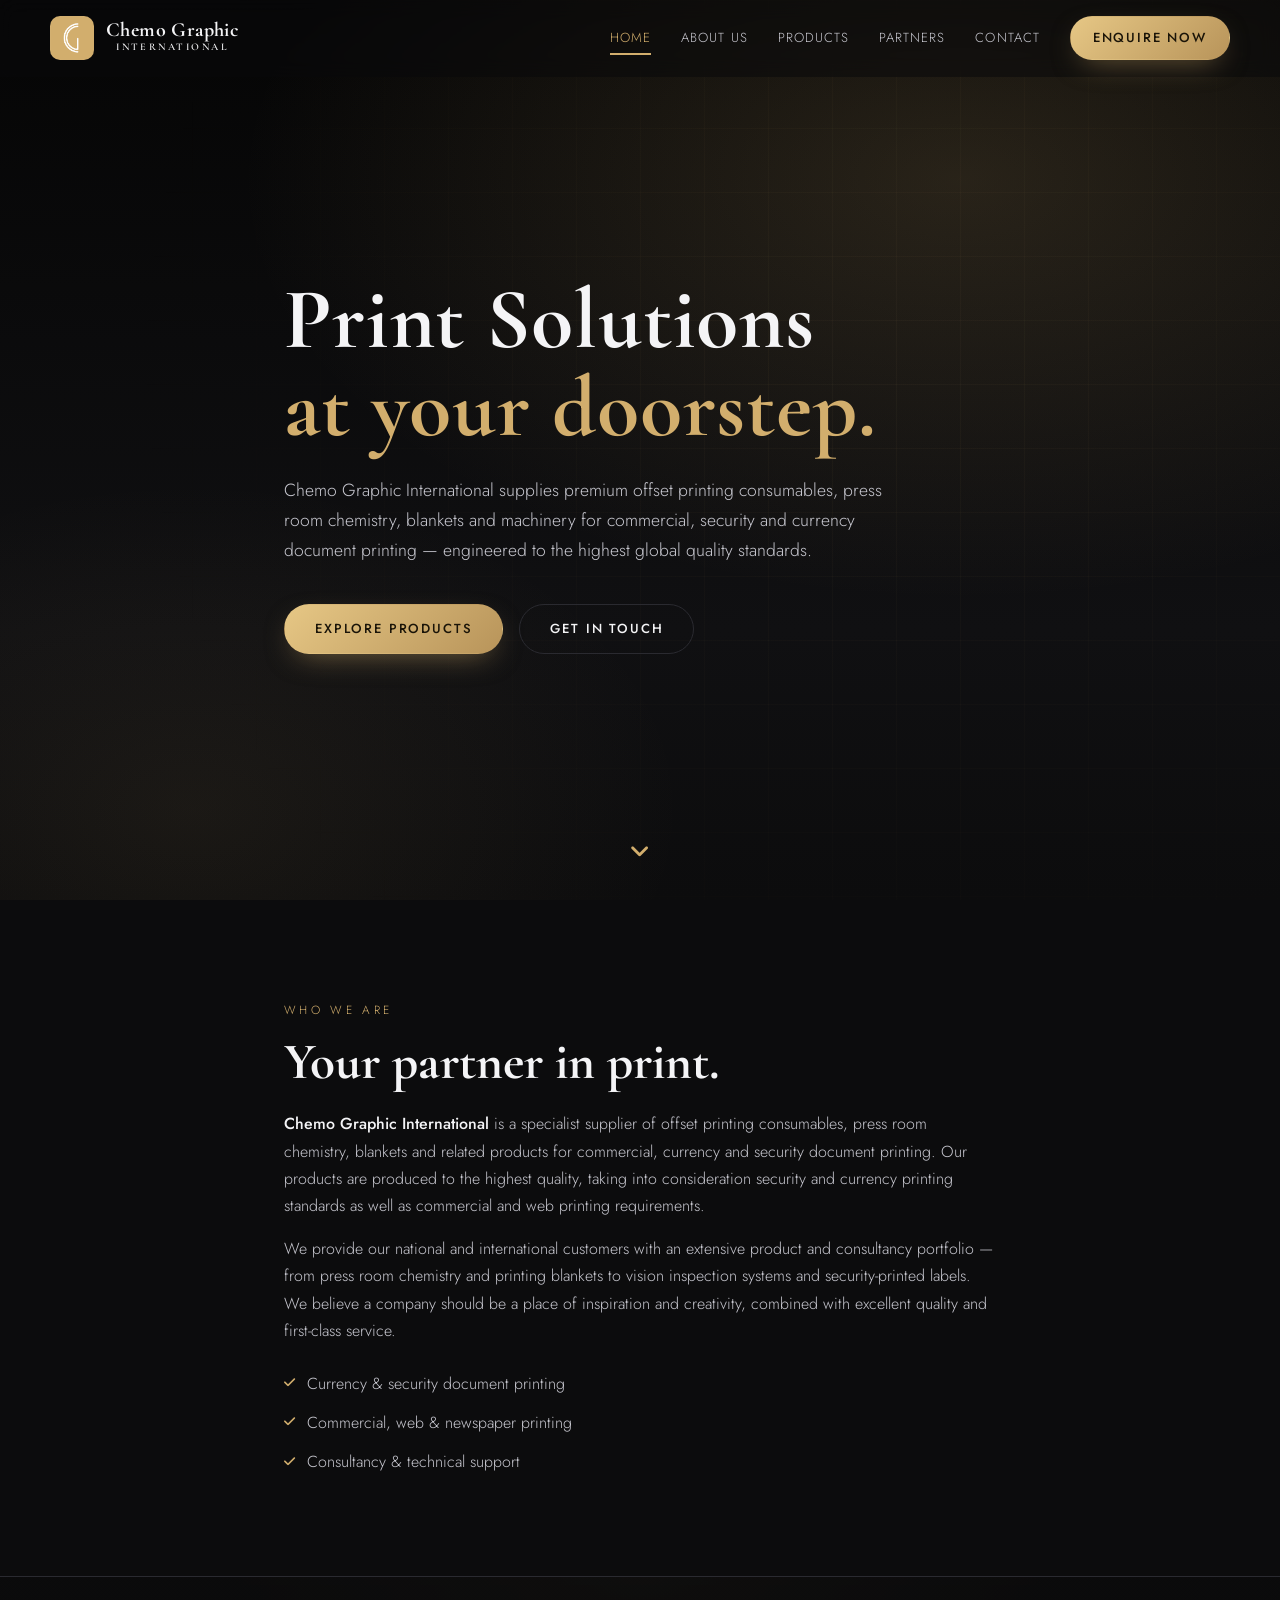
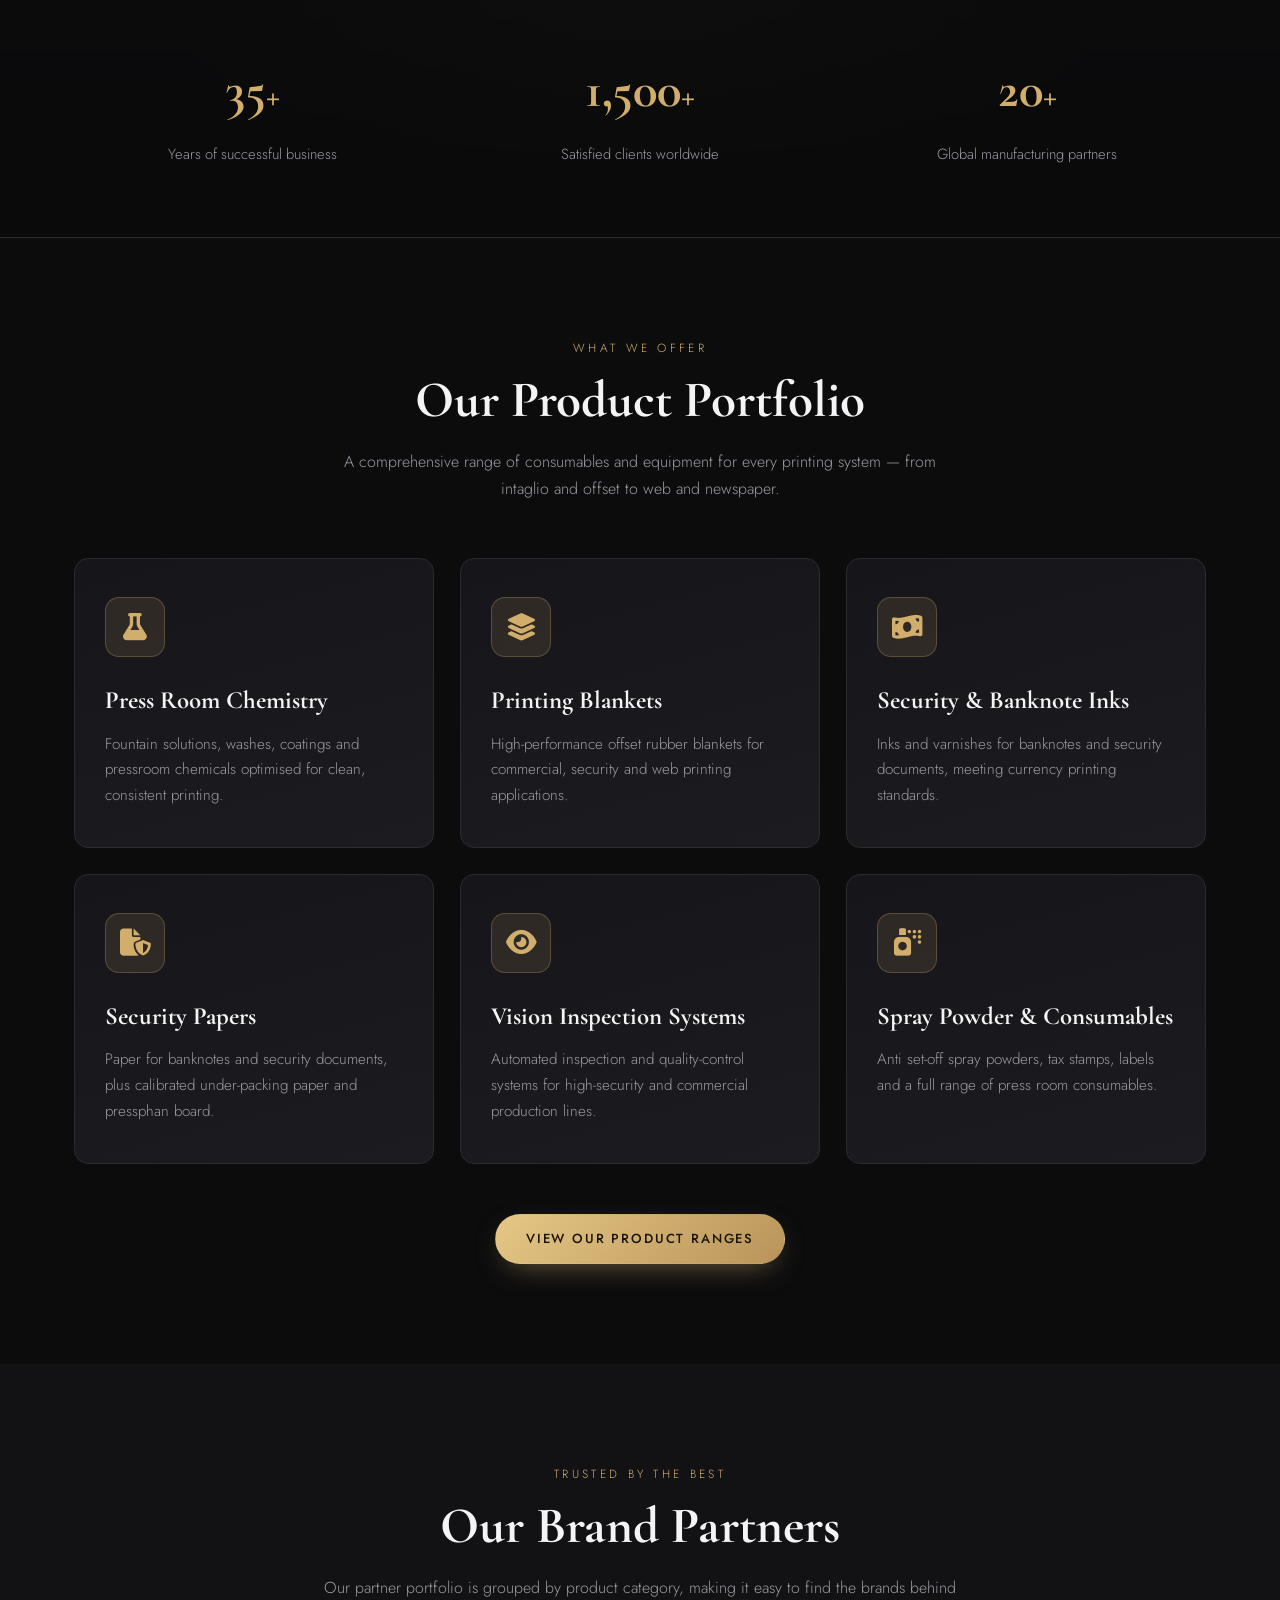
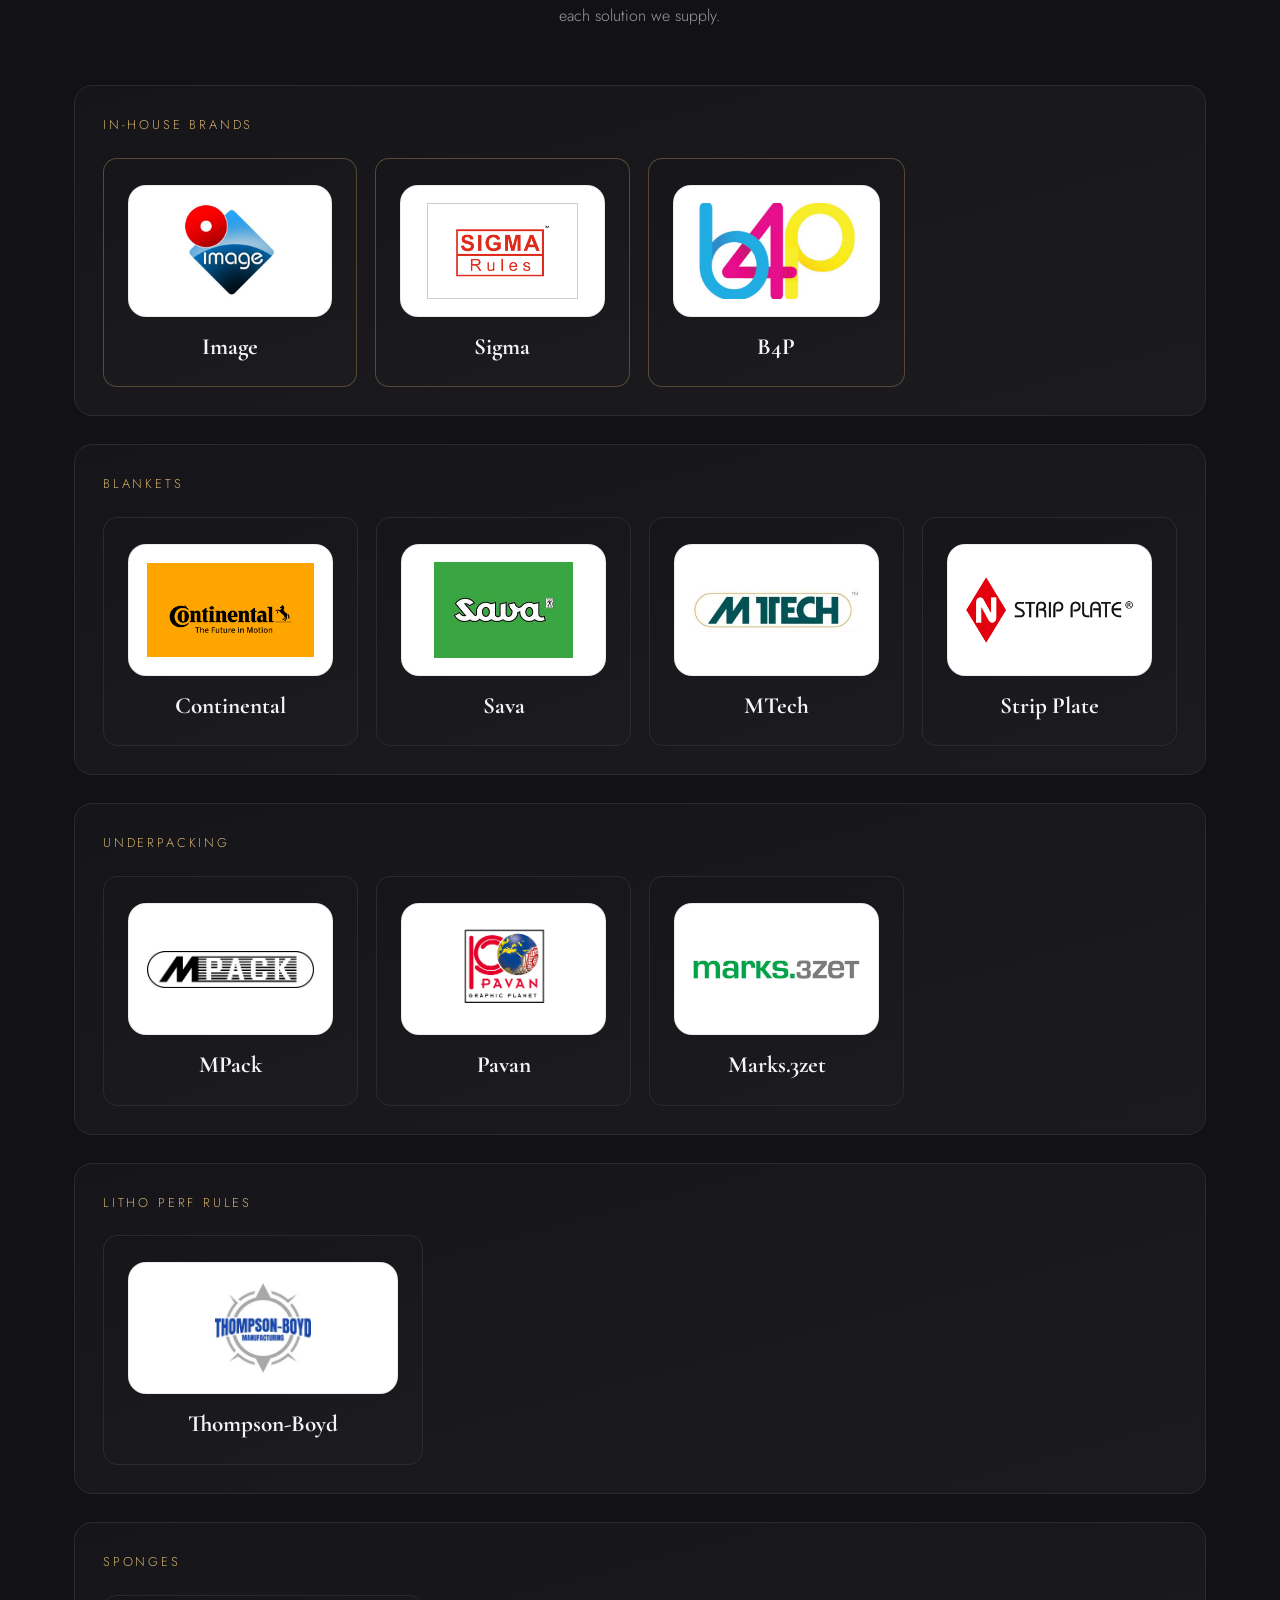
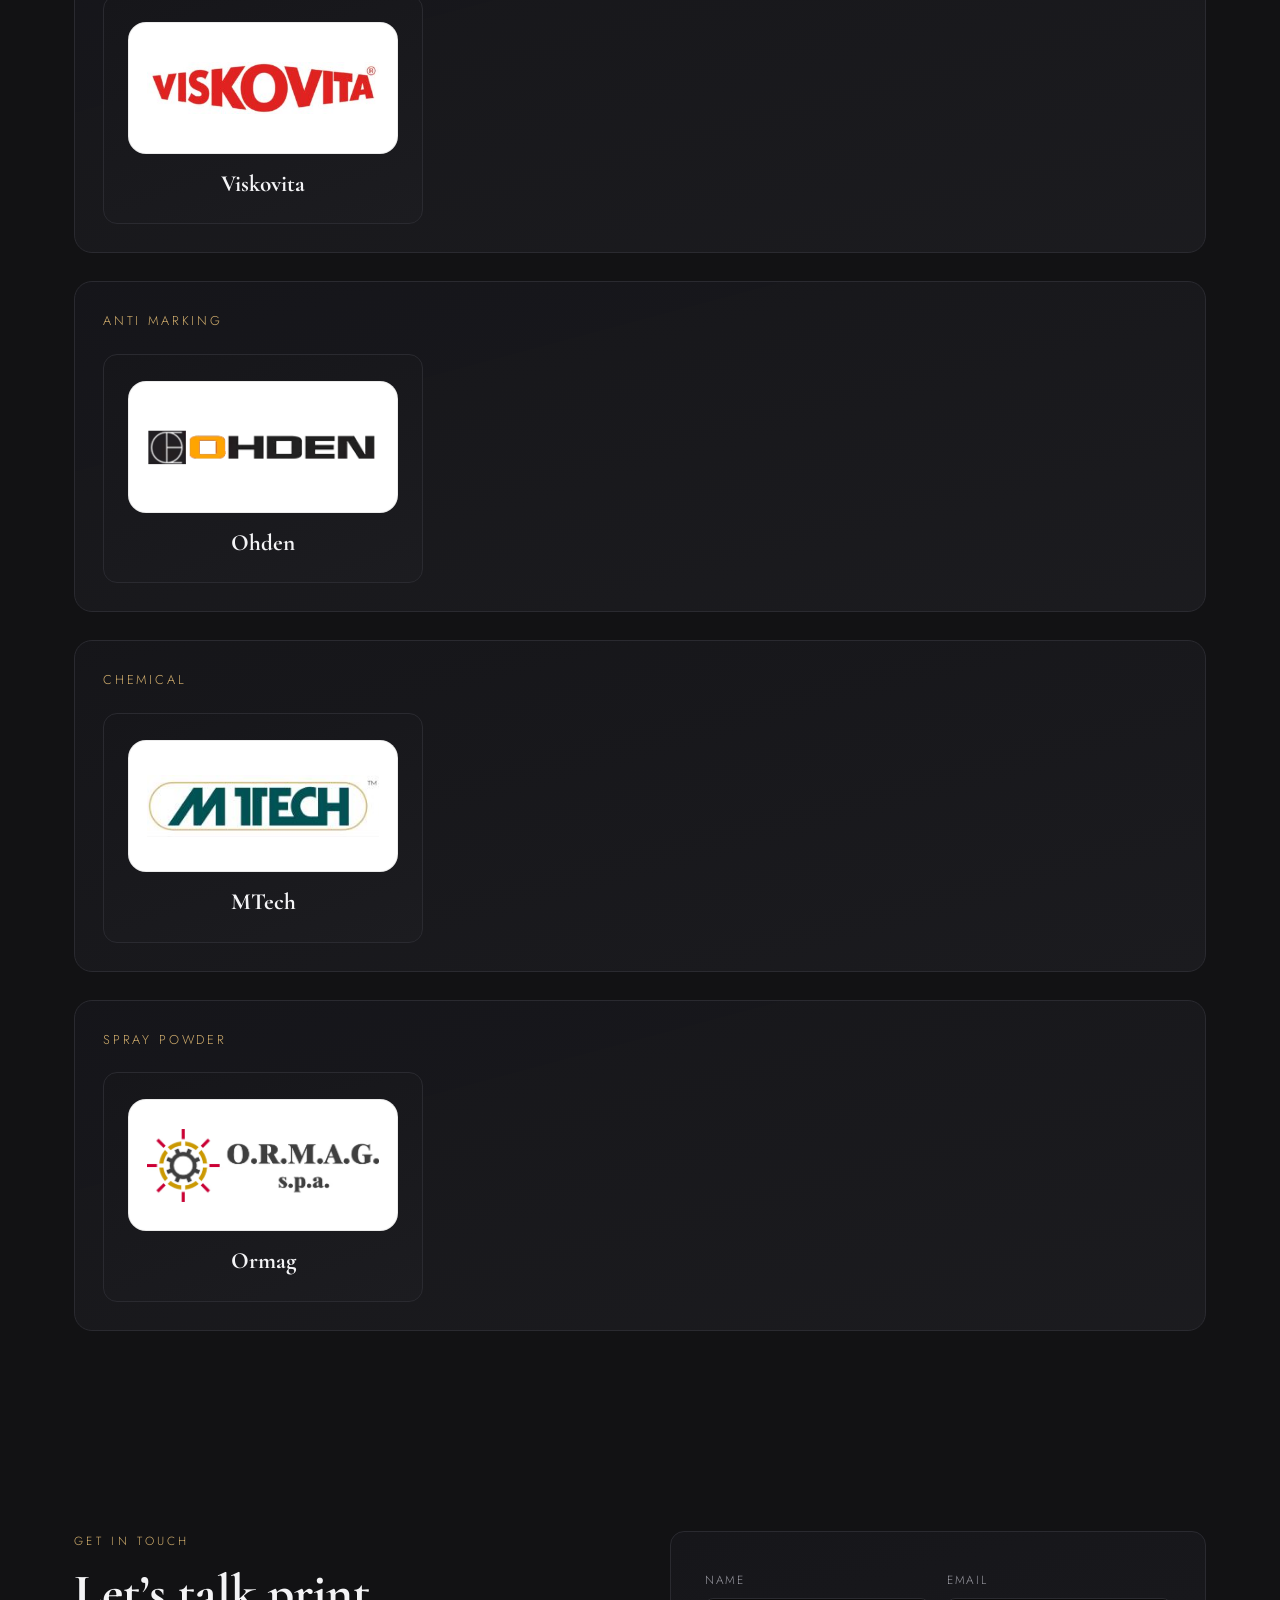
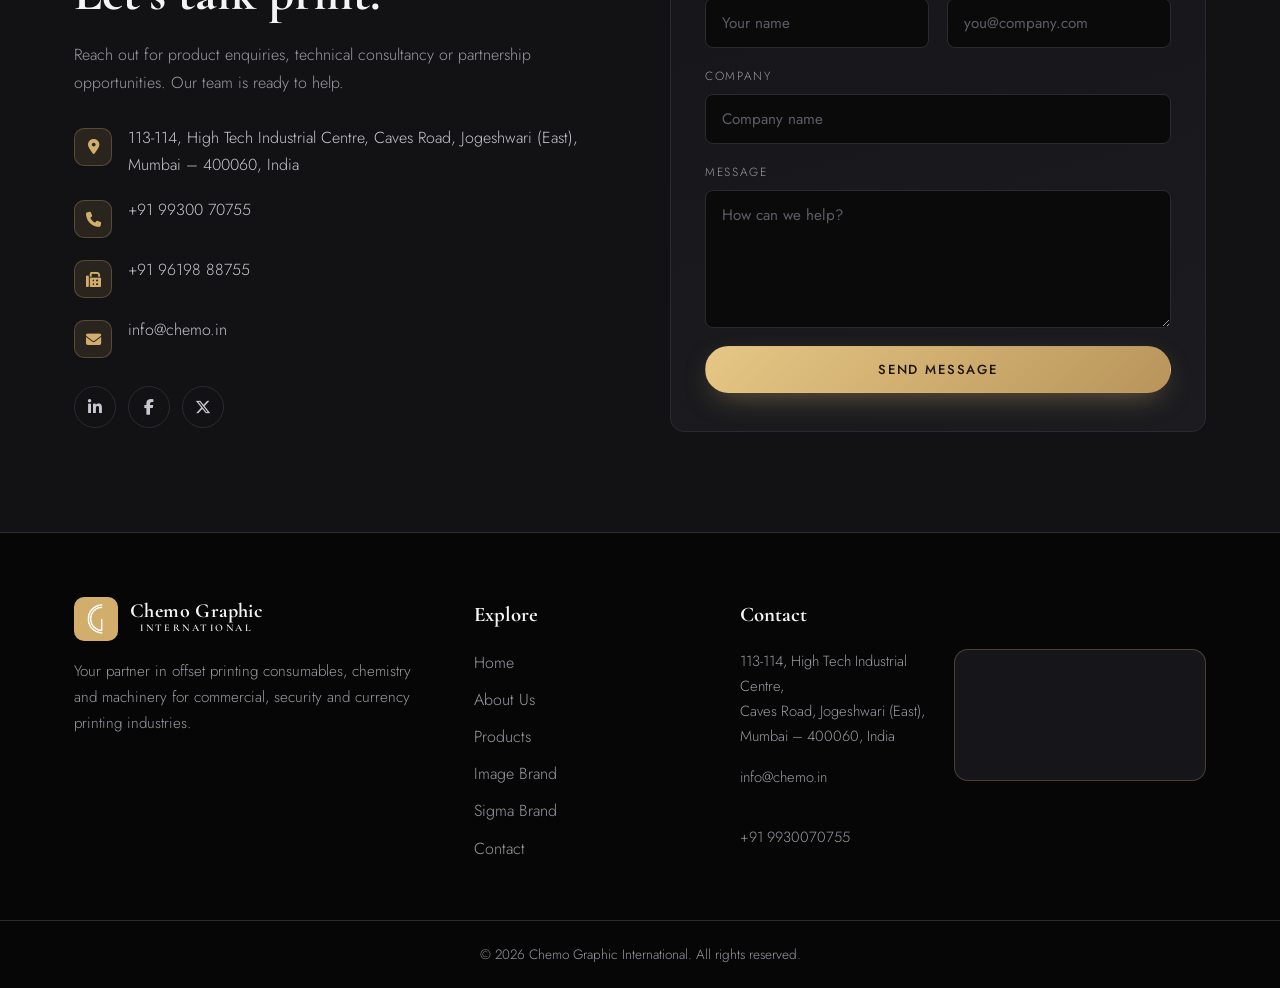
==== index.html @ 9a50135a "Update index.html homepage content" ====
<!DOCTYPE html>
<html lang="en">
<head>
    <meta charset="utf-8" />
    <meta name="viewport" content="width=device-width, initial-scale=1" />
    <title>Chemo Graphic International | Print Solutions at Your Doorstep</title>
    <meta name="description" content="Chemo Graphic International supplies offset printing consumables, press room chemistry, blankets and machinery for commercial, security and currency printing industries." />
    <link rel="canonical" href="https://chemo-graphic-intn.netlify.app/" />
    <link rel="icon" type="image/png" href="/assets/img/Chemo.png" />
    <link rel="preconnect" href="https://fonts.googleapis.com" />
    <link rel="preconnect" href="https://fonts.gstatic.com" crossorigin />
    <link href="https://fonts.googleapis.com/css2?family=Cormorant+Garamond:wght@500;600;700&family=Jost:wght@300;400;500;600&display=swap" rel="stylesheet" />
    <link rel="stylesheet" href="https://cdnjs.cloudflare.com/ajax/libs/font-awesome/6.5.1/css/all.min.css" />
    <link rel="stylesheet" href="/assets/css/style.css" />
</head>
<body>

    <!-- Header -->
    <header class="site-header" id="siteHeader">
        <div class="container header-inner">
            <a href="/" class="brand">
                <img src="/assets/img/Chemo.png" alt="Chemo Graphic International logo" class="brand-logo" />
                <span class="brand-text">
                    <span class="brand-name">Chemo Graphic</span>
                    <span class="brand-sub">International</span>
                </span>
            </a>

            <nav class="main-nav" id="mainNav">
                <a href="#home" class="nav-link">Home</a>
                <a href="#about" class="nav-link">About Us</a>
                <a href="#products" class="nav-link">Products</a>
                <a href="#partners" class="nav-link">Partners</a>
                <a href="#contact" class="nav-link">Contact</a>
                <a href="#contact" class="btn btn-gold nav-cta">Enquire Now</a>
            </nav>

            <button class="nav-toggle" id="navToggle" aria-label="Toggle navigation">
                <span></span><span></span><span></span>
            </button>
        </div>
    </header>

    <!-- Hero -->
    <section class="hero" id="home">
        <div class="hero-overlay"></div>
        <div class="container hero-content">
            <h1 class="hero-title">Print Solutions<br /><span class="text-gold">at your doorstep.</span></h1>
            <p class="hero-lead">Chemo Graphic International supplies premium offset printing consumables, press room chemistry, blankets and machinery for commercial, security and currency document printing &mdash; engineered to the highest global quality standards.</p>
            <div class="hero-actions">
                <a href="/products" class="btn btn-gold">Explore Products</a>
                <a href="#contact" class="btn btn-ghost">Get in Touch</a>
            </div>
        </div>
        <a href="#about" class="hero-scroll" aria-label="Scroll down"><i class="fa-solid fa-angle-down"></i></a>
    </section>

    <!-- Intro / About -->
    <section class="section" id="about">
        <div class="container about-content">
            <div class="reveal">
                <p class="section-eyebrow">Who we are</p>
                <h2 class="section-title">Your partner in print.</h2>
                <p>
                    <strong>Chemo Graphic International</strong> is a specialist supplier of offset printing
                    consumables, press room chemistry, blankets and related products for commercial, currency
                    and security document printing. Our products are produced to the highest quality, taking
                    into consideration security and currency printing standards as well as commercial and web
                    printing requirements.
                </p>
                <p>
                    We provide our national and international customers with an extensive product and
                    consultancy portfolio &mdash; from press room chemistry and printing blankets to vision
                    inspection systems and security-printed labels. We believe a company should be a place of
                    inspiration and creativity, combined with excellent quality and first-class service.
                </p>
                <ul class="check-list">
                    <li><i class="fa-solid fa-check"></i> Currency &amp; security document printing</li>
                    <li><i class="fa-solid fa-check"></i> Commercial, web &amp; newspaper printing</li>
                    <li><i class="fa-solid fa-check"></i> Consultancy &amp; technical support</li>
                </ul>
            </div>
        </div>
    </section>

    <!-- Stats -->
    <section class="section section-stats">
        <div class="container stats-grid">
            <div class="stat reveal">
                <span class="stat-value" data-target="35">0</span><span class="stat-suffix">+</span>
                <p>Years of successful business</p>
            </div>
            <div class="stat reveal">
                <span class="stat-value" data-target="1500">0</span><span class="stat-suffix">+</span>
                <p>Satisfied clients worldwide</p>
            </div>
            <div class="stat reveal">
                <span class="stat-value" data-target="20">0</span><span class="stat-suffix">+</span>
                <p>Global manufacturing partners</p>
            </div>
        </div>
    </section>

    <!-- Products preview -->
    <section class="section" id="products">
        <div class="container">
            <div class="section-head reveal">
                <p class="section-eyebrow">What we offer</p>
                <h2 class="section-title">Our Product Portfolio</h2>
                <p class="section-desc">A comprehensive range of consumables and equipment for every printing system &mdash; from intaglio and offset to web and newspaper.</p>
            </div>
            <div class="product-grid">
                <article class="product-card reveal">
                    <i class="fa-solid fa-flask product-icon"></i>
                    <h3>Press Room Chemistry</h3>
                    <p>Fountain solutions, washes, coatings and pressroom chemicals optimised for clean, consistent printing.</p>
                </article>
                <article class="product-card reveal">
                    <i class="fa-solid fa-layer-group product-icon"></i>
                    <h3>Printing Blankets</h3>
                    <p>High-performance offset rubber blankets for commercial, security and web printing applications.</p>
                </article>
                <article class="product-card reveal">
                    <i class="fa-solid fa-money-bill-wave product-icon"></i>
                    <h3>Security &amp; Banknote Inks</h3>
                    <p>Inks and varnishes for banknotes and security documents, meeting currency printing standards.</p>
                </article>
                <article class="product-card reveal">
                    <i class="fa-solid fa-file-shield product-icon"></i>
                    <h3>Security Papers</h3>
                    <p>Paper for banknotes and security documents, plus calibrated under-packing paper and pressphan board.</p>
                </article>
                <article class="product-card reveal">
                    <i class="fa-solid fa-eye product-icon"></i>
                    <h3>Vision Inspection Systems</h3>
                    <p>Automated inspection and quality-control systems for high-security and commercial production lines.</p>
                </article>
                <article class="product-card reveal">
                    <i class="fa-solid fa-spray-can product-icon"></i>
                    <h3>Spray Powder &amp; Consumables</h3>
                    <p>Anti set-off spray powders, tax stamps, labels and a full range of press room consumables.</p>
                </article>
            </div>
            <div class="center reveal">
                <a href="/products" class="btn btn-gold">View Our Product Ranges</a>
            </div>
        </div>
    </section>

    <!-- Partners -->
    <section class="section section-alt" id="partners">
        <div class="container">
            <div class="section-head reveal">
                <p class="section-eyebrow">Trusted by the best</p>
                <h2 class="section-title">Our Brand Partners</h2>
                <p class="section-desc">Our partner portfolio is grouped by product category, making it easy to find the brands behind each solution we supply.</p>
            </div>
            <div class="partner-categories">
                <section class="partner-category reveal">
                    <div class="partner-category-head">
                        <p class="partner-category-label">In-House Brands</p>
                    </div>
                    <div class="partner-grid">
                        <a href="/image-brand" class="partner partner-inhouse" aria-label="Image in-house brand">
                            <span class="partner-logo-wrap partner-logo-wrap-light">
                                <img src="/assets/img/Image Logo jpg file.jpg" alt="Image in-house brand logo" class="partner-logo partner-logo-image-brand" />
                            </span>
                            <span class="partner-name">Image</span>
                        </a>
                        <a href="/sigma-brand" class="partner partner-inhouse" aria-label="Sigma in-house brand">
                            <span class="partner-logo-wrap partner-logo-wrap-light">
                                <img src="/assets/img/Sigma.png" alt="Sigma in-house brand logo" class="partner-logo partner-logo-image-brand" />
                            </span>
                            <span class="partner-name">Sigma</span>
                        </a>
                        <div class="partner partner-inhouse" aria-label="B4P in-house brand">
                            <span class="partner-logo-wrap partner-logo-wrap-light">
                                <img src="/assets/img/B4P.png" alt="B4P in-house brand logo" class="partner-logo partner-logo-image-brand" />
                            </span>
                            <span class="partner-name">B4P</span>
                        </div>
                    </div>
                </section>

                <section class="partner-category reveal">
                    <div class="partner-category-head">
                        <p class="partner-category-label">Blankets</p>
                    </div>
                    <div class="partner-grid">
                        <a href="https://www.continental-industry.com/global/en/products-solutions/elastomer-coating/printing-packaging/offset" class="partner" target="_blank" rel="noopener noreferrer">
                            <span class="partner-logo-wrap partner-logo-wrap-light">
                                <img src="/assets/img/Conti.png" alt="Continental logo" class="partner-logo" />
                            </span>
                            <span class="partner-name">Continental</span>
                        </a>
                        <a href="https://www.continental-industry.com/global/en/products-solutions/elastomer-coating/printing-packaging/offset/sava" class="partner" target="_blank" rel="noopener noreferrer">
                            <span class="partner-logo-wrap partner-logo-wrap-light">
                                <img src="/assets/img/Sava.jpg" alt="Sava logo" class="partner-logo" />
                            </span>
                            <span class="partner-name">Sava</span>
                        </a>
                        <a href="https://www.moneda-tech.com/" class="partner" target="_blank" rel="noopener noreferrer">
                            <span class="partner-logo-wrap partner-logo-wrap-light">
                                <img src="/assets/img/MTech-logo TM.jpg" alt="MTech logo" class="partner-logo" />
                            </span>
                            <span class="partner-name">MTech</span>
                        </a>
                        <a href="https://www.strip-plate.com/en/" class="partner" target="_blank" rel="noopener noreferrer">
                            <span class="partner-logo-wrap partner-logo-wrap-light">
                                <img src="/assets/img/strip-plate.png" alt="Strip Plate logo" class="partner-logo" />
                            </span>
                            <span class="partner-name">Strip Plate</span>
                        </a>
                    </div>
                </section>

                <section class="partner-category reveal">
                    <div class="partner-category-head">
                        <p class="partner-category-label">Underpacking</p>
                    </div>
                    <div class="partner-grid">
                        <a href="https://www.moneda-tech.com/m-pack" class="partner" target="_blank" rel="noopener noreferrer">
                            <span class="partner-logo-wrap partner-logo-wrap-light">
                                <img src="/assets/img/mpack.jpg" alt="MPack logo" class="partner-logo" />
                            </span>
                            <span class="partner-name">MPack</span>
                        </a>
                        <a href="https://pavanvr.com/" class="partner" target="_blank" rel="noopener noreferrer">
                            <span class="partner-logo-wrap partner-logo-wrap-light">
                                <img src="/assets/img/logo-pavan.png" alt="Pavan logo" class="partner-logo" />
                            </span>
                            <span class="partner-name">Pavan</span>
                        </a>
                        <a href="http://www.marks-3zet.de/" class="partner" target="_blank" rel="noopener noreferrer">
                            <span class="partner-logo-wrap partner-logo-wrap-light">
                                <img src="/assets/img/M3z.jpg" alt="Marks logo" class="partner-logo" />
                            </span>
                            <span class="partner-name">Marks.3zet</span>
                        </a>
                    </div>
                </section>

                <section class="partner-category reveal">
                    <div class="partner-category-head">
                        <p class="partner-category-label">Litho Perf Rules</p>
                    </div>
                    <div class="partner-grid partner-grid-single">
                        <a href="https://thompsonboyd.com/" class="partner" target="_blank" rel="noopener noreferrer">
                            <span class="partner-logo-wrap partner-logo-wrap-light">
                                <img src="/assets/img/thompson_manufacturing_co_logo.jpg" alt="Thompson-Boyd logo" class="partner-logo partner-logo-thompsonboyd" />
                            </span>
                            <span class="partner-name">Thompson-Boyd</span>
                        </a>
                    </div>
                </section>

                <section class="partner-category reveal">
                    <div class="partner-category-head">
                        <p class="partner-category-label">Sponges</p>
                    </div>
                    <div class="partner-grid partner-grid-single">
                        <a href="https://www.viskovita.de/en/" class="partner" target="_blank" rel="noopener noreferrer">
                            <span class="partner-logo-wrap partner-logo-wrap-light">
                                <img src="/assets/img/viskovita-logo.jpg" alt="Viskovita logo" class="partner-logo" />
                            </span>
                            <span class="partner-name">Viskovita</span>
                        </a>
                    </div>
                </section>

                <section class="partner-category reveal">
                    <div class="partner-category-head">
                        <p class="partner-category-label">Anti Marking</p>
                    </div>
                    <div class="partner-grid partner-grid-single">
                        <a href="https://www.ohden.com/" class="partner" target="_blank" rel="noopener noreferrer">
                            <span class="partner-logo-wrap partner-logo-wrap-light">
                                <img src="/assets/img/ohden.webp" alt="Ohden logo" class="partner-logo" />
                            </span>
                            <span class="partner-name">Ohden</span>
                        </a>
                    </div>
                </section>

                <section class="partner-category reveal">
                    <div class="partner-category-head">
                        <p class="partner-category-label">Chemical</p>
                    </div>
                    <div class="partner-grid partner-grid-single">
                        <a href="https://www.moneda-tech.com/" class="partner" target="_blank" rel="noopener noreferrer">
                            <span class="partner-logo-wrap partner-logo-wrap-light">
                                <img src="/assets/img/MTech-logo TM.jpg" alt="MTech logo" class="partner-logo" />
                            </span>
                            <span class="partner-name">MTech</span>
                        </a>
                    </div>
                </section>

                <section class="partner-category reveal">
                    <div class="partner-category-head">
                        <p class="partner-category-label">Spray Powder</p>
                    </div>
                    <div class="partner-grid partner-grid-single">
                        <a href="https://www.ormag-spa.it/home-eng" class="partner" target="_blank" rel="noopener noreferrer">
                            <span class="partner-logo-wrap partner-logo-wrap-light">
                                <img src="/assets/img/ORMAG_LOGO.avif" alt="Ormag logo" class="partner-logo" />
                            </span>
                            <span class="partner-name">Ormag</span>
                        </a>
                    </div>
                </section>
            </div>
        </div>
    </section>

    <!-- Contact -->
    <section class="section section-alt" id="contact">
        <div class="container grid-2 contact-grid">
            <div class="reveal">
                <p class="section-eyebrow">Get in touch</p>
                <h2 class="section-title">Let&rsquo;s talk print.</h2>
                <p class="section-desc">Reach out for product enquiries, technical consultancy or partnership opportunities. Our team is ready to help.</p>
                <ul class="contact-list">
                    <li><i class="fa-solid fa-location-dot"></i><span>113-114, High Tech Industrial Centre, Caves Road, Jogeshwari (East), Mumbai &ndash; 400060, India</span></li>
                    <li><i class="fa-solid fa-phone"></i><span>+91 99300 70755</span></li>
                    <li><i class="fa-solid fa-fax"></i><span>+91 96198 88755</span></li>
                    <li><i class="fa-solid fa-envelope"></i><a href="mailto:info@chemo.in">info@chemo.in</a></li>
                </ul>
                <div class="social-row">
                    <a href="https://www.linkedin.com/company/chemo-graphic-international-cgi-unicus-llp/?lipi=urn%3Ali%3Apage%3Ad_flagship3_search_srp_all%3BQhf%2BPEEhQ3SXcUJkXGTfpQ%3D%3D" target="_blank" rel="noopener noreferrer" aria-label="LinkedIn"><i class="fa-brands fa-linkedin-in"></i></a>
                    <a href="https://www.facebook.com/profile.php?id=61579342648662" target="_blank" rel="noopener noreferrer" aria-label="Facebook"><i class="fa-brands fa-facebook-f"></i></a>
                    <a href="https://x.com/C_G_Int" target="_blank" rel="noopener noreferrer" aria-label="X"><i class="fa-brands fa-x-twitter"></i></a>
                </div>
            </div>
            <div class="reveal">
                <form class="contact-form" id="contactForm" novalidate>
                    <div class="form-row">
                        <div class="field">
                            <label for="name">Name</label>
                            <input type="text" id="name" name="name" placeholder="Your name" required />
                        </div>
                        <div class="field">
                            <label for="email">Email</label>
                            <input type="email" id="email" name="email" placeholder="you@company.com" required />
                        </div>
                    </div>
                    <div class="field">
                        <label for="company">Company</label>
                        <input type="text" id="company" name="company" placeholder="Company name" />
                    </div>
                    <div class="field">
                        <label for="message">Message</label>
                        <textarea id="message" name="message" rows="5" placeholder="How can we help?" required></textarea>
                    </div>
                    <button type="submit" class="btn btn-gold btn-block">Send Message</button>
                    <p class="form-note" id="formNote" hidden>Thank you &mdash; your message has been noted. We&rsquo;ll be in touch shortly.</p>
                </form>
            </div>
        </div>
    </section>

    <!-- Footer -->
    <footer class="site-footer">
        <div class="container footer-grid">
            <div class="footer-brand">
                <a href="/" class="brand">
                    <img src="/assets/img/Chemo.png" alt="Chemo Graphic International logo" class="brand-logo" />
                    <span class="brand-text">
                        <span class="brand-name">Chemo Graphic</span>
                        <span class="brand-sub">International</span>
                    </span>
                </a>
                <p>Your partner in offset printing consumables, chemistry and machinery for commercial, security and currency printing industries.</p>
            </div>
            <div class="footer-col">
                <h4>Explore</h4>
                <a href="#home">Home</a>
                <a href="#about">About Us</a>
                <a href="/products">Products</a>
                <a href="/image-brand">Image Brand</a>
                <a href="/sigma-brand">Sigma Brand</a>
                <a href="#contact">Contact</a>
            </div>
            <div class="footer-col">
                <h4>Contact</h4>
                <div class="footer-contact-split">
                    <div>
                        <p>113-114, High Tech Industrial Centre,<br />Caves Road, Jogeshwari (East),<br />Mumbai &ndash; 400060, India</p>
                        <p><a href="mailto:info@chemo.in">info@chemo.in</a><br />+91 9930070755</p>
                    </div>
                    <div class="footer-map">
                        <iframe
                            title="Chemo Graphic International location"
                            src="https://www.google.com/maps?q=Chemo%20Graphic%20International%20Jogeshwari%20East%20Mumbai&output=embed"
                            loading="lazy"
                            referrerpolicy="no-referrer-when-downgrade">
                        </iframe>
                    </div>
                </div>
            </div>
        </div>
        <div class="footer-bottom">
            <div class="container">
                <p>&copy; <span id="year"></span> Chemo Graphic International. All rights reserved.</p>
            </div>
        </div>
    </footer>

    <a href="#home" class="back-to-top" id="backToTop" aria-label="Back to top"><i class="fa-solid fa-angle-up"></i></a>

    <script src="/assets/js/main.js"></script>
</body>
</html>
---- assets/css/style.css ----
/* ============================================================
   Chemo Graphic International — Theme
   Palette: black / dark grey + gold (#D2AE6D)
   ============================================================ */

:root {
    --black: #0a0a0a;
    --bg: #0c0c0d;
    --bg-alt: #121214;
    --surface: #16161a;
    --surface-2: #1c1c20;
    --border: #2a2a30;
    --grey: #9a9aa2;
    --grey-light: #c7c7cf;
    --white: #f4f4f6;
    --gold: #d2ae6d;
    --gold-bright: #e6c785;
    --gold-deep: #b8945a;
    --gold-soft: rgba(210, 174, 109, 0.12);
    --radius: 14px;
    --radius-sm: 8px;
    --maxw: 1180px;
    --ease: cubic-bezier(0.22, 1, 0.36, 1);
    --font-head: 'Cormorant Garamond', Georgia, serif;
    --font-body: 'Jost', 'Segoe UI', system-ui, sans-serif;
}

* { box-sizing: border-box; margin: 0; padding: 0; }

html { scroll-behavior: smooth; scroll-padding-top: 84px; }

body {
    font-family: var(--font-body);
    background: var(--bg);
    color: var(--grey-light);
    line-height: 1.7;
    font-weight: 300;
    -webkit-font-smoothing: antialiased;
    overflow-x: hidden;
}

img { max-width: 100%; display: block; }
a { color: inherit; text-decoration: none; }

.container { width: 100%; max-width: var(--maxw); margin: 0 auto; padding: 0 24px; }

.text-gold { color: var(--gold); }
.center { text-align: center; }

/* ---------- Buttons ---------- */
.btn {
    display: inline-flex;
    align-items: center;
    justify-content: center;
    gap: 8px;
    padding: 13px 30px;
    border-radius: 40px;
    font-family: var(--font-body);
    font-size: 0.82rem;
    font-weight: 500;
    letter-spacing: 0.14em;
    text-transform: uppercase;
    cursor: pointer;
    border: 1px solid transparent;
    transition: transform 0.3s var(--ease), background 0.3s var(--ease), color 0.3s var(--ease), box-shadow 0.3s var(--ease);
}
.btn-gold {
    background: linear-gradient(135deg, var(--gold-bright), var(--gold-deep));
    color: #1a1408;
    box-shadow: 0 10px 30px -12px rgba(210, 174, 109, 0.6);
}
.btn-gold:hover { transform: translateY(-3px); box-shadow: 0 16px 36px -12px rgba(210, 174, 109, 0.75); }
.btn-ghost { background: transparent; color: var(--white); border-color: var(--border); }
.btn-ghost:hover { border-color: var(--gold); color: var(--gold); transform: translateY(-3px); }
.btn-block { width: 100%; }

/* ---------- Header ---------- */
.site-header {
    position: fixed;
    top: 0; left: 0; right: 0;
    z-index: 100;
    background: rgba(10, 10, 11, 0.55);
    backdrop-filter: blur(10px);
    border-bottom: 1px solid transparent;
    transition: background 0.4s var(--ease), border-color 0.4s var(--ease), padding 0.4s var(--ease);
}
.site-header.scrolled {
    background: rgba(10, 10, 11, 0.92);
    border-bottom-color: var(--border);
}
.header-inner { display: flex; align-items: center; justify-content: space-between; padding: 16px 0; }

.brand { display: flex; align-items: center; gap: 12px; }
.brand-logo { width: 44px; height: 44px; border-radius: 10px; }
.brand-text {
    display: flex;
    flex-direction: column;
    justify-content: flex-start;
    align-items: flex-start;
    line-height: 1;
    padding-top: 0;
    transform: translateY(-2px);
}
.brand-name {
    font-family: var(--font-head);
    font-size: 1.25rem;
    font-weight: 700;
    color: var(--white);
    letter-spacing: 0.02em;
    margin: 0;
}
.brand-sub {
    display: block;
    width: 100%;
    font-family: var(--font-head);
    font-size: 0.64rem;
    font-weight: 600;
    letter-spacing: 0.24em;
    text-transform: uppercase;
    color: var(--white);
    margin-top: 2px;
    text-align: center;
}

.main-nav { display: flex; align-items: center; gap: 30px; }
.nav-link {
    font-size: 0.82rem;
    letter-spacing: 0.08em;
    text-transform: uppercase;
    color: var(--grey-light);
    position: relative;
    transition: color 0.3s var(--ease);
}
.nav-link::after {
    content: '';
    position: absolute; left: 0; bottom: -6px;
    width: 0; height: 2px; background: var(--gold);
    transition: width 0.3s var(--ease);
}
.nav-link:hover, .nav-link.active { color: var(--gold); }
.nav-link:hover::after, .nav-link.active::after { width: 100%; }
.nav-cta { padding: 10px 22px; }
.nav-cta::after { display: none; }

.nav-toggle { display: none; flex-direction: column; gap: 5px; background: none; border: none; cursor: pointer; padding: 6px; }
.nav-toggle span { width: 26px; height: 2px; background: var(--white); transition: transform 0.3s var(--ease), opacity 0.3s var(--ease); }
.nav-toggle.open span:nth-child(1) { transform: translateY(7px) rotate(45deg); }
.nav-toggle.open span:nth-child(2) { opacity: 0; }
.nav-toggle.open span:nth-child(3) { transform: translateY(-7px) rotate(-45deg); }

/* ---------- Hero ---------- */
.hero {
    position: relative;
    min-height: 100vh;
    display: flex;
    align-items: center;
    background:
        radial-gradient(1200px 700px at 75% 20%, rgba(210, 174, 109, 0.16), transparent 60%),
        radial-gradient(900px 600px at 15% 90%, rgba(210, 174, 109, 0.07), transparent 55%),
        linear-gradient(180deg, #050505, #101012 70%, var(--bg));
    overflow: hidden;
}
.hero-overlay {
    position: absolute; inset: 0;
    background-image:
        linear-gradient(rgba(210, 174, 109, 0.045) 1px, transparent 1px),
        linear-gradient(90deg, rgba(210, 174, 109, 0.045) 1px, transparent 1px);
    background-size: 64px 64px;
    -webkit-mask-image: radial-gradient(circle at 70% 40%, #000 0%, transparent 75%);
    mask-image: radial-gradient(circle at 70% 40%, #000 0%, transparent 75%);
    pointer-events: none;
}
.hero-content { position: relative; z-index: 2; max-width: 760px; padding-top: 90px; padding-bottom: 60px; }
.hero-eyebrow {
    color: var(--gold);
    text-transform: uppercase;
    letter-spacing: 0.32em;
    font-size: 0.74rem;
    margin-bottom: 22px;
}
.hero-title {
    font-family: var(--font-head);
    font-weight: 700;
    color: var(--white);
    font-size: clamp(2.8rem, 7vw, 5.4rem);
    line-height: 1.02;
    letter-spacing: 0.01em;
    margin-bottom: 24px;
}
.hero-lead { font-size: 1.1rem; color: var(--grey-light); max-width: 600px; margin-bottom: 38px; }
.hero-actions { display: flex; gap: 16px; flex-wrap: wrap; }
.hero-scroll {
    position: absolute; bottom: 30px; left: 50%; transform: translateX(-50%);
    color: var(--gold); font-size: 1.4rem; z-index: 2;
    animation: bob 2s infinite var(--ease);
}
@keyframes bob { 0%,100% { transform: translate(-50%,0); } 50% { transform: translate(-50%,10px); } }

/* ---------- Sections ---------- */
.section { padding: 100px 0; }
.section-alt { background: var(--bg-alt); }
.section-eyebrow { color: var(--gold); text-transform: uppercase; letter-spacing: 0.28em; font-size: 0.74rem; margin-bottom: 14px; }
.section-title {
    font-family: var(--font-head);
    font-weight: 700;
    color: var(--white);
    font-size: clamp(2rem, 4.5vw, 3.2rem);
    line-height: 1.1;
    margin-bottom: 20px;
}
.section-desc { color: var(--grey); max-width: 640px; }
.section-head { text-align: center; margin: 0 auto 56px; max-width: 720px; }
.section-head .section-desc { margin: 0 auto; }

.grid-2 { display: grid; grid-template-columns: 1fr 1fr; gap: 60px; align-items: center; }
.about-content { max-width: 760px; }

p + p { margin-top: 16px; }
.section p strong { color: var(--white); font-weight: 500; }

.check-list { list-style: none; margin-top: 26px; display: grid; gap: 12px; }
.check-list li { display: flex; align-items: center; gap: 12px; color: var(--grey-light); }
.check-list i { color: var(--gold); font-size: 0.8rem; }

/* ---------- Stats ---------- */
.section-stats {
    padding: 70px 0;
    background:
        linear-gradient(rgba(10,10,11,0.86), rgba(10,10,11,0.92)),
        radial-gradient(700px 300px at 50% 0%, rgba(210,174,109,0.14), transparent 70%);
    border-top: 1px solid var(--border);
    border-bottom: 1px solid var(--border);
}
.stats-grid { display: grid; grid-template-columns: repeat(3, 1fr); gap: 30px; text-align: center; }
.stat-value { font-family: var(--font-head); font-size: 3.2rem; font-weight: 700; color: var(--gold); }
.stat-suffix { font-family: var(--font-head); font-size: 2.2rem; font-weight: 700; color: var(--gold); }
.stat p { color: var(--grey); font-size: 0.92rem; margin-top: 8px; }

/* ---------- Products ---------- */
.product-grid { display: grid; grid-template-columns: repeat(3, 1fr); gap: 26px; margin-bottom: 50px; }
.product-card {
    background: linear-gradient(165deg, var(--surface), var(--surface-2));
    border: 1px solid var(--border);
    border-radius: var(--radius);
    padding: 38px 30px;
    transition: transform 0.4s var(--ease), border-color 0.4s var(--ease), box-shadow 0.4s var(--ease);
}
.product-card:hover {
    transform: translateY(-8px);
    border-color: rgba(210, 174, 109, 0.5);
    box-shadow: 0 24px 50px -28px rgba(0, 0, 0, 0.9);
}
.product-icon {
    font-size: 1.7rem; color: var(--gold);
    width: 60px; height: 60px;
    display: flex; align-items: center; justify-content: center;
    background: var(--gold-soft);
    border: 1px solid rgba(210, 174, 109, 0.28);
    border-radius: 14px;
    margin-bottom: 22px;
}
.product-card h3 { font-family: var(--font-head); font-size: 1.55rem; color: var(--white); margin-bottom: 10px; }
.product-card p { color: var(--grey); font-size: 0.95rem; }

/* ---------- Partners ---------- */
.partner-categories {
    display: grid;
    gap: 28px;
}
.partner-category {
    background: linear-gradient(165deg, rgba(22, 22, 26, 0.92), rgba(28, 28, 32, 0.9));
    border: 1px solid var(--border);
    border-radius: calc(var(--radius) + 4px);
    padding: 28px;
}
.partner-category-head {
    margin-bottom: 22px;
}
.partner-category-label {
    color: var(--gold);
    text-transform: uppercase;
    letter-spacing: 0.22em;
    font-size: 0.8rem;
    margin: 0;
}
.partner-grid { display: grid; grid-template-columns: repeat(4, 1fr); gap: 18px; }
.partner-grid-single {
    grid-template-columns: minmax(220px, 320px);
}
.partner {
    display: flex;
    flex-direction: column;
    align-items: center;
    justify-content: center;
    min-height: 220px;
    border: 1px solid var(--border);
    border-radius: var(--radius);
    background: linear-gradient(160deg, var(--surface), var(--surface-2));
    padding: 26px 24px;
    color: var(--grey-light);
    text-align: center;
    transition: color 0.3s var(--ease), border-color 0.3s var(--ease), background 0.3s var(--ease), transform 0.3s var(--ease), box-shadow 0.3s var(--ease);
}
.partner:hover {
    color: var(--gold);
    border-color: rgba(210,174,109,0.5);
    background: linear-gradient(160deg, #1b1b20, #222127);
    transform: translateY(-4px);
    box-shadow: 0 18px 36px -24px rgba(0, 0, 0, 0.85);
}
.partner-logo-wrap {
    width: 100%;
    min-height: 132px;
    display: flex;
    align-items: center;
    justify-content: center;
    margin-bottom: 18px;
    padding: 16px 18px;
}
.partner-logo-wrap-light {
    background: #ffffff;
    border: 1px solid rgba(10, 10, 11, 0.08);
    border-radius: 18px;
    box-shadow: inset 0 1px 0 rgba(255, 255, 255, 0.75);
}
.partner-logo {
    width: auto;
    max-width: 100%;
    height: 96px;
    max-height: 96px;
    object-fit: contain;
    object-position: center;
}
.partner-logo-thompsonboyd {
    max-width: 190px;
}
.partner-logo-image-brand {
    max-width: 190px;
    height: 96px;
    max-height: 96px;
}
.partner-logo-image-brand-page {
    width: min(100%, 320px);
    max-height: 300px;
}
.partner-name {
    font-family: var(--font-head);
    font-size: 1.45rem;
    font-weight: 700;
    color: var(--white);
    line-height: 1.1;
}
.partner-inhouse { border-color: rgba(210, 174, 109, 0.32); }

/* ---------- Brand page ---------- */
.brand-hero {
    padding: 150px 0 90px;
    background:
        radial-gradient(900px 420px at 50% 0%, rgba(210,174,109,0.18), transparent 62%),
        linear-gradient(180deg, #060606, var(--bg));
    border-bottom: 1px solid var(--border);
}
.brand-spotlight {
    display: grid;
    grid-template-columns: 0.95fr 1.05fr;
    gap: 44px;
    align-items: center;
}
.brand-art {
    background: linear-gradient(165deg, #fbfbfc, #edf2f8);
    border-radius: 28px;
    padding: 40px;
    min-height: 360px;
    display: flex;
    align-items: center;
    justify-content: center;
    box-shadow: 0 30px 70px -40px rgba(0, 0, 0, 0.8);
}
.brand-art img {
    width: min(100%, 380px);
    max-height: 260px;
    object-fit: contain;
}
.brand-copy .section-eyebrow { margin-bottom: 12px; }
.brand-copy h1 {
    font-family: var(--font-head);
    color: var(--white);
    font-size: clamp(2.6rem, 5vw, 4.4rem);
    line-height: 1;
    margin-bottom: 18px;
}
.brand-copy p {
    color: var(--grey-light);
    font-size: 1rem;
    max-width: 560px;
}
.brand-actions {
    display: flex;
    gap: 16px;
    flex-wrap: wrap;
    margin-top: 28px;
}
.brand-info-grid {
    display: grid;
    grid-template-columns: repeat(3, 1fr);
    gap: 22px;
    margin-top: 40px;
}
.brand-info-card {
    background: linear-gradient(165deg, var(--surface), var(--surface-2));
    border: 1px solid var(--border);
    border-radius: var(--radius);
    padding: 28px 24px;
}
.brand-info-card h3 {
    font-family: var(--font-head);
    color: var(--white);
    font-size: 1.4rem;
    margin-bottom: 10px;
}
.brand-info-card p { color: var(--grey); }

/* ---------- Contact ---------- */
.contact-grid { align-items: start; }
.contact-list { list-style: none; margin: 28px 0; display: grid; gap: 18px; }
.contact-list li { display: flex; gap: 16px; align-items: flex-start; color: var(--grey-light); }
.contact-list i {
    color: var(--gold); font-size: 0.95rem; margin-top: 4px;
    width: 38px; height: 38px; flex: 0 0 38px;
    display: flex; align-items: center; justify-content: center;
    border: 1px solid rgba(210,174,109,0.28);
    border-radius: 10px; background: var(--gold-soft);
}
.social-row { display: flex; gap: 12px; margin-top: 26px; }
.social-row a {
    width: 42px; height: 42px; border-radius: 50%;
    display: flex; align-items: center; justify-content: center;
    border: 1px solid var(--border); color: var(--grey-light);
    transition: all 0.3s var(--ease);
}
.social-row a:hover { background: var(--gold); color: #1a1408; border-color: var(--gold); transform: translateY(-3px); }

.contact-form {
    background: linear-gradient(165deg, var(--surface), var(--surface-2));
    border: 1px solid var(--border);
    border-radius: var(--radius);
    padding: 38px 34px;
}
.form-row { display: grid; grid-template-columns: 1fr 1fr; gap: 18px; }
.field { margin-bottom: 18px; display: flex; flex-direction: column; }
.field label { font-size: 0.74rem; text-transform: uppercase; letter-spacing: 0.14em; color: var(--grey); margin-bottom: 8px; }
.field input, .field textarea {
    background: var(--black);
    border: 1px solid var(--border);
    border-radius: var(--radius-sm);
    padding: 13px 16px;
    color: var(--white);
    font-family: var(--font-body);
    font-size: 0.95rem;
    transition: border-color 0.3s var(--ease), box-shadow 0.3s var(--ease);
}
.field input::placeholder, .field textarea::placeholder { color: #5c5c66; }
.field input:focus, .field textarea:focus {
    outline: none; border-color: var(--gold);
    box-shadow: 0 0 0 3px rgba(210, 174, 109, 0.15);
}
.field textarea { resize: vertical; }
.form-note { margin-top: 16px; color: var(--gold); font-size: 0.92rem; }

/* ---------- Footer ---------- */
.site-footer { background: #060607; border-top: 1px solid var(--border); padding-top: 64px; }
.footer-grid { display: grid; grid-template-columns: 1.35fr 0.85fr 1.75fr; gap: 40px; padding-bottom: 48px; }
.footer-brand .brand { margin-bottom: 18px; }
.footer-brand p { color: var(--grey); font-size: 0.95rem; max-width: 360px; }
.footer-col h4 { font-family: var(--font-head); color: var(--white); font-size: 1.3rem; margin-bottom: 16px; }
.footer-col a { display: block; color: var(--grey); margin-bottom: 10px; transition: color 0.3s var(--ease); }
.footer-col a:hover { color: var(--gold); }
.footer-col p { color: var(--grey); font-size: 0.92rem; margin-bottom: 12px; }
.footer-col p a:hover { color: var(--gold); }
.footer-contact-split {
    display: grid;
    grid-template-columns: minmax(170px, 0.78fr) minmax(190px, 1fr);
    gap: 18px;
    align-items: start;
}
.footer-map {
    width: 100%;
    height: 132px;
    overflow: hidden;
    border: 1px solid rgba(210, 174, 109, 0.28);
    border-radius: 14px;
    background: var(--surface);
    margin: 0;
}
.footer-map iframe {
    display: block;
    width: 100%;
    height: 100%;
    border: 0;
}
.footer-bottom { border-top: 1px solid var(--border); padding: 22px 0; }
.footer-bottom p { color: var(--grey); font-size: 0.85rem; text-align: center; }

/* ---------- Back to top ---------- */
.back-to-top {
    position: fixed; bottom: 28px; right: 28px;
    width: 46px; height: 46px; border-radius: 50%;
    display: flex; align-items: center; justify-content: center;
    background: var(--gold); color: #1a1408;
    opacity: 0; visibility: hidden; transform: translateY(14px);
    transition: all 0.3s var(--ease); z-index: 90;
    box-shadow: 0 10px 24px -10px rgba(210,174,109,0.7);
}
.back-to-top.show { opacity: 1; visibility: visible; transform: translateY(0); }
.back-to-top:hover { background: var(--gold-bright); transform: translateY(-3px); }

/* ---------- Reveal animation ---------- */
.reveal { opacity: 0; transform: translateY(28px); transition: opacity 0.7s var(--ease), transform 0.7s var(--ease); }
.reveal.visible { opacity: 1; transform: none; }

/* ---------- Page hero (sub pages) ---------- */
.page-hero {
    padding: 150px 0 70px;
    text-align: center;
    background:
        radial-gradient(800px 400px at 50% 0%, rgba(210,174,109,0.16), transparent 65%),
        linear-gradient(180deg, #060606, var(--bg));
    border-bottom: 1px solid var(--border);
}
.page-hero h1 { font-family: var(--font-head); font-weight: 700; color: var(--white); font-size: clamp(2.4rem, 5vw, 3.6rem); margin-bottom: 14px; }
.breadcrumb { color: var(--grey); font-size: 0.85rem; letter-spacing: 0.06em; }
.breadcrumb a:hover { color: var(--gold); }
.breadcrumb span { color: var(--gold); }

/* ---------- Product detail list (products page) ---------- */
.cat-block { margin-bottom: 56px; }
.cat-block:last-child { margin-bottom: 0; }
.cat-head { display: flex; align-items: center; gap: 16px; margin-bottom: 26px; padding-bottom: 16px; border-bottom: 1px solid var(--border); }
.cat-head i {
    color: var(--gold); font-size: 1.3rem;
    width: 54px; height: 54px; flex: 0 0 54px;
    display: flex; align-items: center; justify-content: center;
    background: var(--gold-soft); border: 1px solid rgba(210,174,109,0.28); border-radius: 12px;
}
.cat-head h2 { font-family: var(--font-head); color: var(--white); font-size: 1.9rem; }
.cat-items { display: grid; grid-template-columns: repeat(3, 1fr); gap: 14px; }
.cat-item {
    display: flex; align-items: center; gap: 12px;
    background: var(--surface); border: 1px solid var(--border);
    border-radius: var(--radius-sm); padding: 16px 18px;
    color: var(--grey-light); font-size: 0.95rem;
    transition: border-color 0.3s var(--ease), transform 0.3s var(--ease);
}
.cat-item:hover { border-color: rgba(210,174,109,0.5); transform: translateX(4px); }
.cat-item i { color: var(--gold); font-size: 0.7rem; }

.cta-banner {
    margin-top: 80px;
    text-align: center;
    background: linear-gradient(135deg, var(--surface), var(--surface-2));
    border: 1px solid var(--border);
    border-radius: var(--radius);
    padding: 56px 30px;
}
.cta-banner h2 { font-family: var(--font-head); color: var(--white); font-size: clamp(1.8rem, 4vw, 2.6rem); margin-bottom: 14px; }
.cta-banner p { color: var(--grey); max-width: 560px; margin: 0 auto 28px; }

/* ---------- Responsive ---------- */
@media (max-width: 980px) {
    .main-nav {
        position: fixed; top: 0; right: -100%;
        height: 100vh; width: min(320px, 82vw);
        flex-direction: column;
        align-items: flex-start;
        justify-content: center;
        gap: 28px;
        padding: 40px 40px;
        background: #0b0b0d;
        border-left: 1px solid var(--border);
        transition: right 0.4s var(--ease);
        z-index: 105;
    }
    .main-nav.open { right: 0; }
    .nav-toggle { display: flex; z-index: 110; }
    .nav-link { font-size: 1rem; }
    .stats-grid { grid-template-columns: repeat(2, 1fr); gap: 40px 20px; }
    .product-grid { grid-template-columns: repeat(2, 1fr); }
    .partner-grid { grid-template-columns: repeat(3, 1fr); }
    .partner-grid-single { grid-template-columns: repeat(1, minmax(220px, 320px)); }
    .brand-spotlight { grid-template-columns: 1fr; }
    .brand-info-grid { grid-template-columns: 1fr; }
    .cat-items { grid-template-columns: repeat(2, 1fr); }
    .footer-grid { grid-template-columns: 1fr 1fr; }
}
@media (max-width: 680px) {
    .section { padding: 72px 0; }
    .grid-2 { grid-template-columns: 1fr; gap: 36px; }
    .product-grid { grid-template-columns: 1fr; }
    .stats-grid { grid-template-columns: 1fr; }
    .partner-grid { grid-template-columns: 1fr; }
    .partner-category { padding: 22px; }
    .partner { min-height: 200px; }
    .partner-logo { height: 96px; max-width: 200px; }
    .partner-logo-image-brand { height: 96px; max-height: 96px; }
    .brand-art { min-height: 280px; padding: 28px; }
    .form-row { grid-template-columns: 1fr; }
    .cat-items { grid-template-columns: 1fr; }
    .footer-grid { grid-template-columns: 1fr; gap: 32px; }
    .footer-contact-split { grid-template-columns: 1fr; }
    .footer-map { max-width: 340px; }
    .hero-actions { flex-direction: column; align-items: stretch; }
    .hero-actions .btn { width: 100%; }
}
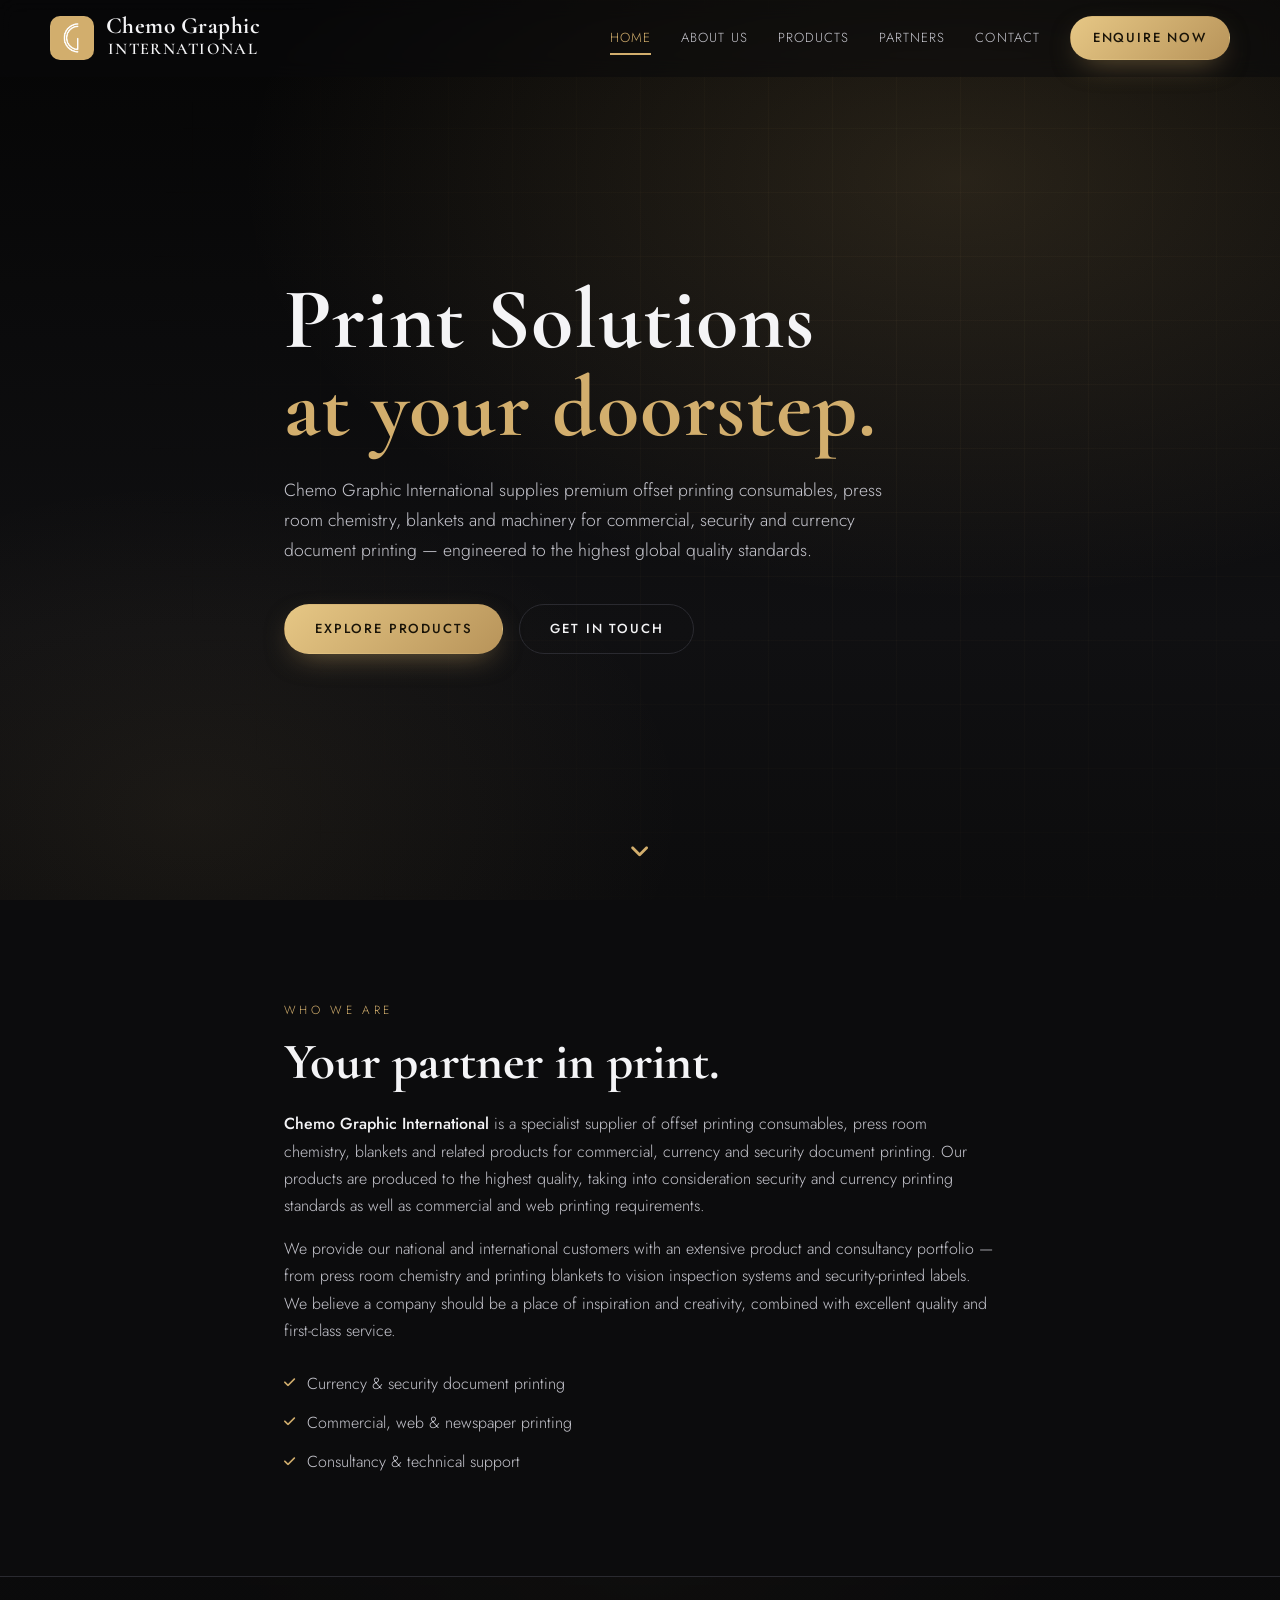
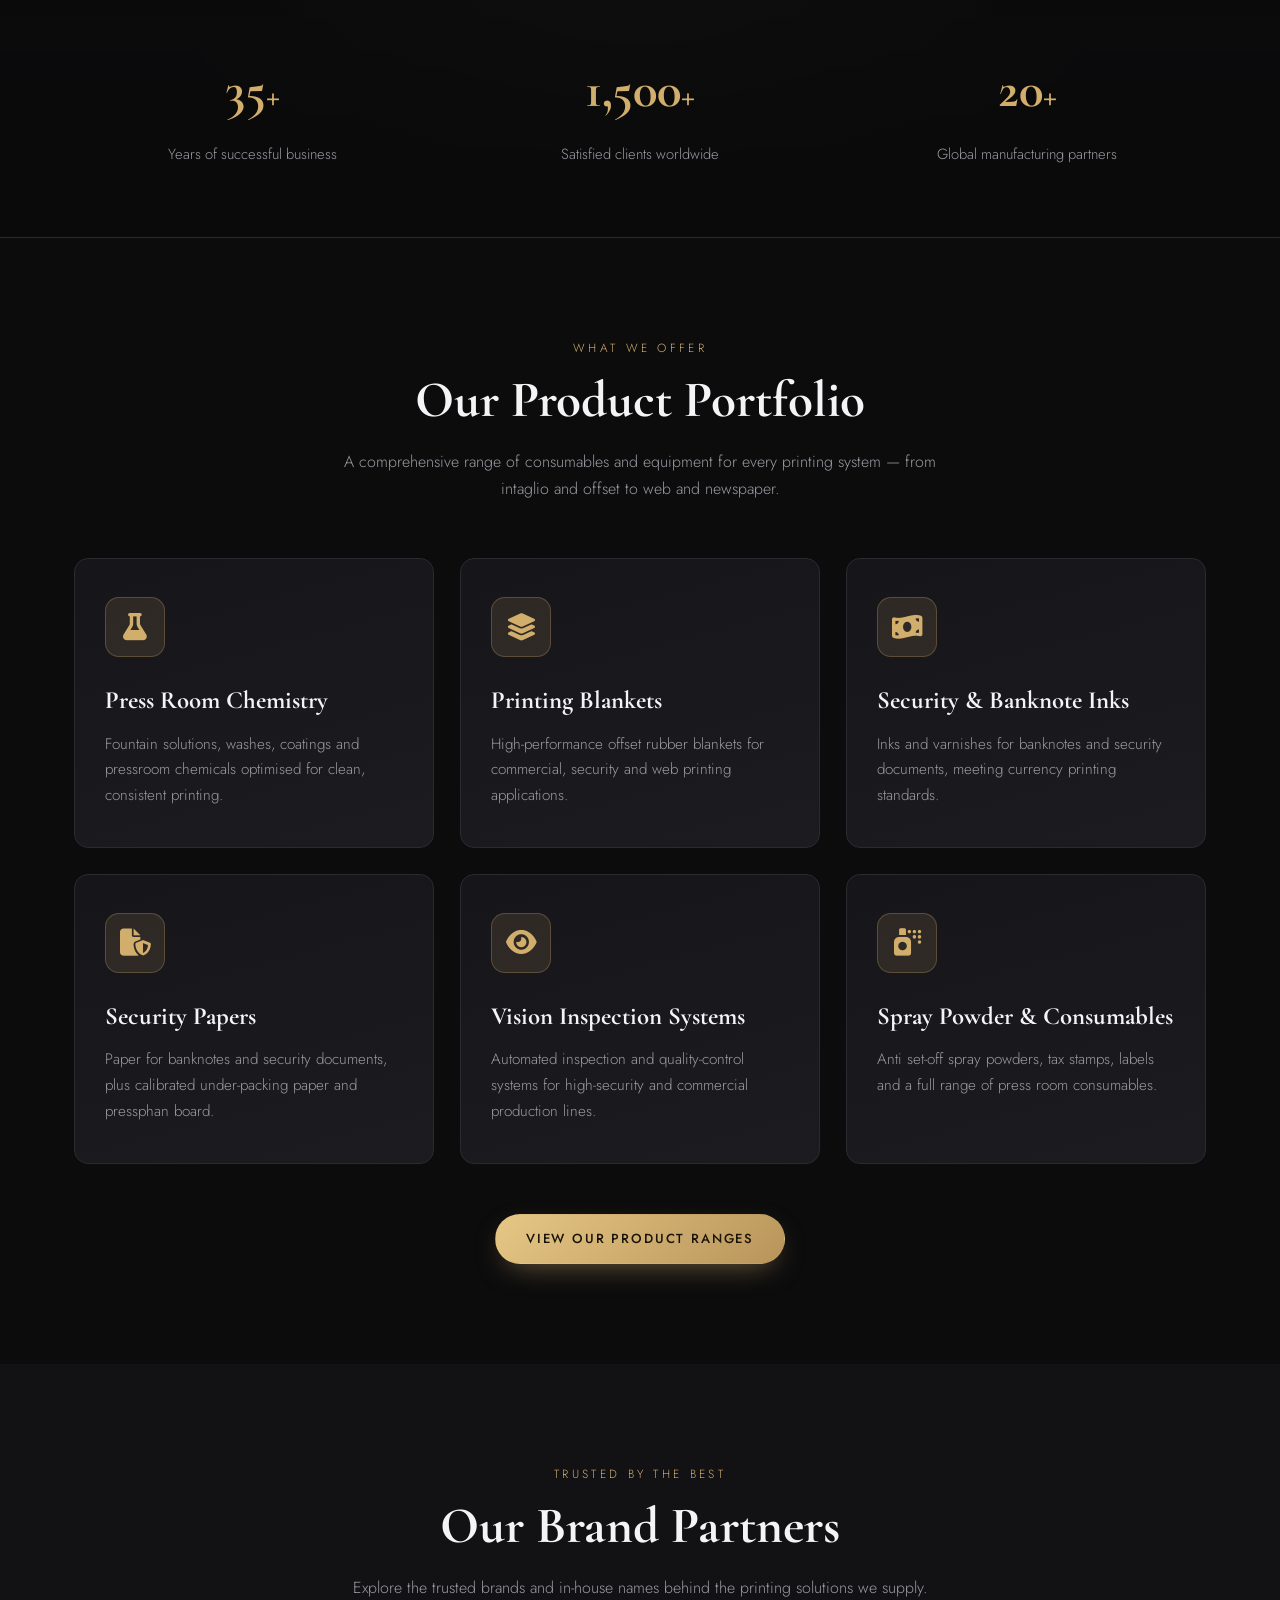
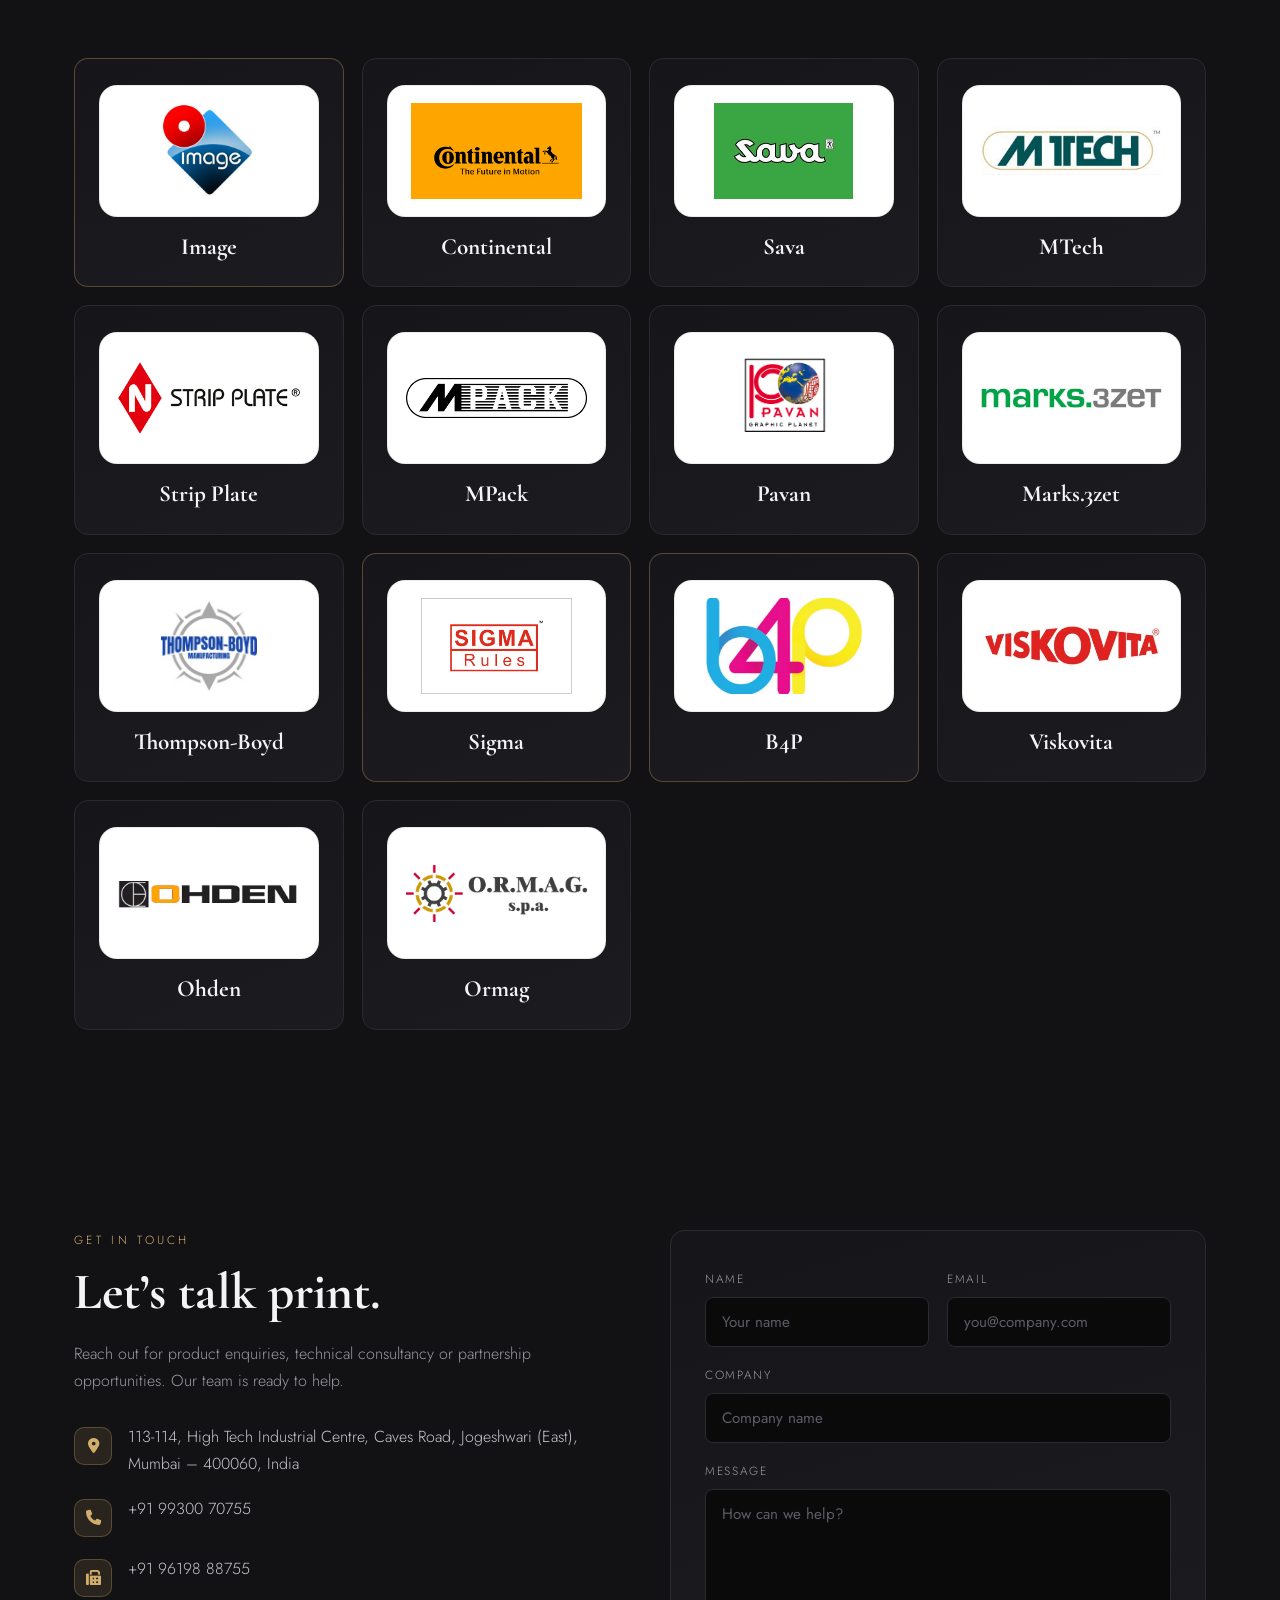
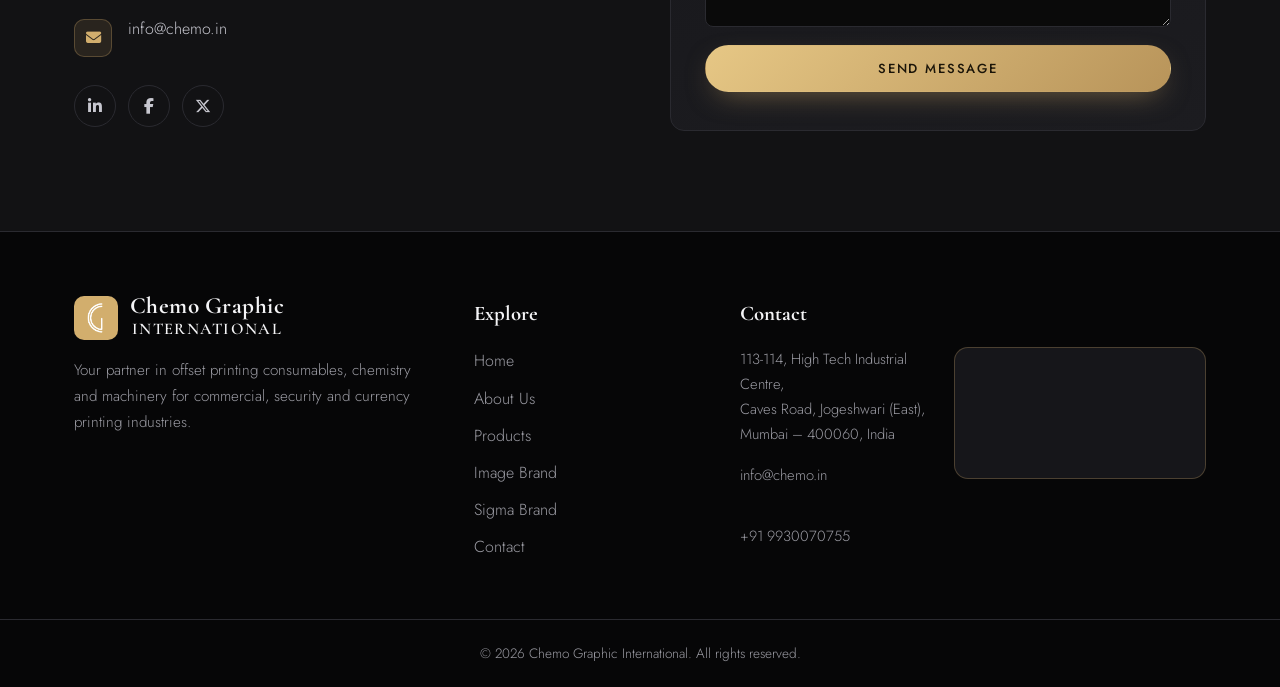
==== commit dad74b77: "2" ====
--- a/index.html
+++ b/index.html
@@ -153,162 +153,94 @@
             <div class="section-head reveal">
                 <p class="section-eyebrow">Trusted by the best</p>
                 <h2 class="section-title">Our Brand Partners</h2>
-                <p class="section-desc">Our partner portfolio is grouped by product category, making it easy to find the brands behind each solution we supply.</p>
-            </div>
-            <div class="partner-categories">
-                <section class="partner-category reveal">
-                    <div class="partner-category-head">
-                        <p class="partner-category-label">In-House Brands</p>
-                    </div>
-                    <div class="partner-grid">
-                        <a href="/image-brand" class="partner partner-inhouse" aria-label="Image in-house brand">
-                            <span class="partner-logo-wrap partner-logo-wrap-light">
-                                <img src="/assets/img/Image Logo jpg file.jpg" alt="Image in-house brand logo" class="partner-logo partner-logo-image-brand" />
-                            </span>
-                            <span class="partner-name">Image</span>
-                        </a>
-                        <a href="/sigma-brand" class="partner partner-inhouse" aria-label="Sigma in-house brand">
-                            <span class="partner-logo-wrap partner-logo-wrap-light">
-                                <img src="/assets/img/Sigma.png" alt="Sigma in-house brand logo" class="partner-logo partner-logo-image-brand" />
-                            </span>
-                            <span class="partner-name">Sigma</span>
-                        </a>
-                        <div class="partner partner-inhouse" aria-label="B4P in-house brand">
-                            <span class="partner-logo-wrap partner-logo-wrap-light">
-                                <img src="/assets/img/B4P.png" alt="B4P in-house brand logo" class="partner-logo partner-logo-image-brand" />
-                            </span>
-                            <span class="partner-name">B4P</span>
-                        </div>
-                    </div>
-                </section>
-
-                <section class="partner-category reveal">
-                    <div class="partner-category-head">
-                        <p class="partner-category-label">Blankets</p>
-                    </div>
-                    <div class="partner-grid">
-                        <a href="https://www.continental-industry.com/global/en/products-solutions/elastomer-coating/printing-packaging/offset" class="partner" target="_blank" rel="noopener noreferrer">
-                            <span class="partner-logo-wrap partner-logo-wrap-light">
-                                <img src="/assets/img/Conti.png" alt="Continental logo" class="partner-logo" />
-                            </span>
-                            <span class="partner-name">Continental</span>
-                        </a>
-                        <a href="https://www.continental-industry.com/global/en/products-solutions/elastomer-coating/printing-packaging/offset/sava" class="partner" target="_blank" rel="noopener noreferrer">
-                            <span class="partner-logo-wrap partner-logo-wrap-light">
-                                <img src="/assets/img/Sava.jpg" alt="Sava logo" class="partner-logo" />
-                            </span>
-                            <span class="partner-name">Sava</span>
-                        </a>
-                        <a href="https://www.moneda-tech.com/" class="partner" target="_blank" rel="noopener noreferrer">
-                            <span class="partner-logo-wrap partner-logo-wrap-light">
-                                <img src="/assets/img/MTech-logo TM.jpg" alt="MTech logo" class="partner-logo" />
-                            </span>
-                            <span class="partner-name">MTech</span>
-                        </a>
-                        <a href="https://www.strip-plate.com/en/" class="partner" target="_blank" rel="noopener noreferrer">
-                            <span class="partner-logo-wrap partner-logo-wrap-light">
-                                <img src="/assets/img/strip-plate.png" alt="Strip Plate logo" class="partner-logo" />
-                            </span>
-                            <span class="partner-name">Strip Plate</span>
-                        </a>
-                    </div>
-                </section>
-
-                <section class="partner-category reveal">
-                    <div class="partner-category-head">
-                        <p class="partner-category-label">Underpacking</p>
-                    </div>
-                    <div class="partner-grid">
-                        <a href="https://www.moneda-tech.com/m-pack" class="partner" target="_blank" rel="noopener noreferrer">
-                            <span class="partner-logo-wrap partner-logo-wrap-light">
-                                <img src="/assets/img/mpack.jpg" alt="MPack logo" class="partner-logo" />
-                            </span>
-                            <span class="partner-name">MPack</span>
-                        </a>
-                        <a href="https://pavanvr.com/" class="partner" target="_blank" rel="noopener noreferrer">
-                            <span class="partner-logo-wrap partner-logo-wrap-light">
-                                <img src="/assets/img/logo-pavan.png" alt="Pavan logo" class="partner-logo" />
-                            </span>
-                            <span class="partner-name">Pavan</span>
-                        </a>
-                        <a href="http://www.marks-3zet.de/" class="partner" target="_blank" rel="noopener noreferrer">
-                            <span class="partner-logo-wrap partner-logo-wrap-light">
-                                <img src="/assets/img/M3z.jpg" alt="Marks logo" class="partner-logo" />
-                            </span>
-                            <span class="partner-name">Marks.3zet</span>
-                        </a>
-                    </div>
-                </section>
-
-                <section class="partner-category reveal">
-                    <div class="partner-category-head">
-                        <p class="partner-category-label">Litho Perf Rules</p>
-                    </div>
-                    <div class="partner-grid partner-grid-single">
-                        <a href="https://thompsonboyd.com/" class="partner" target="_blank" rel="noopener noreferrer">
-                            <span class="partner-logo-wrap partner-logo-wrap-light">
-                                <img src="/assets/img/thompson_manufacturing_co_logo.jpg" alt="Thompson-Boyd logo" class="partner-logo partner-logo-thompsonboyd" />
-                            </span>
-                            <span class="partner-name">Thompson-Boyd</span>
-                        </a>
-                    </div>
-                </section>
-
-                <section class="partner-category reveal">
-                    <div class="partner-category-head">
-                        <p class="partner-category-label">Sponges</p>
-                    </div>
-                    <div class="partner-grid partner-grid-single">
-                        <a href="https://www.viskovita.de/en/" class="partner" target="_blank" rel="noopener noreferrer">
-                            <span class="partner-logo-wrap partner-logo-wrap-light">
-                                <img src="/assets/img/viskovita-logo.jpg" alt="Viskovita logo" class="partner-logo" />
-                            </span>
-                            <span class="partner-name">Viskovita</span>
-                        </a>
-                    </div>
-                </section>
-
-                <section class="partner-category reveal">
-                    <div class="partner-category-head">
-                        <p class="partner-category-label">Anti Marking</p>
-                    </div>
-                    <div class="partner-grid partner-grid-single">
-                        <a href="https://www.ohden.com/" class="partner" target="_blank" rel="noopener noreferrer">
-                            <span class="partner-logo-wrap partner-logo-wrap-light">
-                                <img src="/assets/img/ohden.webp" alt="Ohden logo" class="partner-logo" />
-                            </span>
-                            <span class="partner-name">Ohden</span>
-                        </a>
-                    </div>
-                </section>
-
-                <section class="partner-category reveal">
-                    <div class="partner-category-head">
-                        <p class="partner-category-label">Chemical</p>
-                    </div>
-                    <div class="partner-grid partner-grid-single">
-                        <a href="https://www.moneda-tech.com/" class="partner" target="_blank" rel="noopener noreferrer">
-                            <span class="partner-logo-wrap partner-logo-wrap-light">
-                                <img src="/assets/img/MTech-logo TM.jpg" alt="MTech logo" class="partner-logo" />
-                            </span>
-                            <span class="partner-name">MTech</span>
-                        </a>
-                    </div>
-                </section>
-
-                <section class="partner-category reveal">
-                    <div class="partner-category-head">
-                        <p class="partner-category-label">Spray Powder</p>
-                    </div>
-                    <div class="partner-grid partner-grid-single">
-                        <a href="https://www.ormag-spa.it/home-eng" class="partner" target="_blank" rel="noopener noreferrer">
-                            <span class="partner-logo-wrap partner-logo-wrap-light">
-                                <img src="/assets/img/ORMAG_LOGO.avif" alt="Ormag logo" class="partner-logo" />
-                            </span>
-                            <span class="partner-name">Ormag</span>
-                        </a>
-                    </div>
-                </section>
+                <p class="section-desc">Explore the trusted brands and in-house names behind the printing solutions we supply.</p>
+            </div>
+            <div class="partner-grid reveal">
+                <a href="/image-brand" class="partner partner-inhouse" aria-label="Image in-house brand">
+                    <span class="partner-logo-wrap partner-logo-wrap-light">
+                        <img src="/assets/img/Image Logo jpg file.jpg" alt="Image in-house brand logo" class="partner-logo partner-logo-image-brand" />
+                    </span>
+                    <span class="partner-name">Image</span>
+                </a>
+                
+                <a href="https://www.continental-industry.com/global/en/products-solutions/elastomer-coating/printing-packaging/offset" class="partner" target="_blank" rel="noopener noreferrer">
+                    <span class="partner-logo-wrap partner-logo-wrap-light">
+                        <img src="/assets/img/Conti.png" alt="Continental logo" class="partner-logo" />
+                    </span>
+                    <span class="partner-name">Continental</span>
+                </a>
+                <a href="https://www.continental-industry.com/global/en/products-solutions/elastomer-coating/printing-packaging/offset/sava" class="partner" target="_blank" rel="noopener noreferrer">
+                    <span class="partner-logo-wrap partner-logo-wrap-light">
+                        <img src="/assets/img/Sava.jpg" alt="Sava logo" class="partner-logo" />
+                    </span>
+                    <span class="partner-name">Sava</span>
+                </a>
+                <a href="https://www.moneda-tech.com/" class="partner" target="_blank" rel="noopener noreferrer">
+                    <span class="partner-logo-wrap partner-logo-wrap-light">
+                        <img src="/assets/img/MTech-logo TM.jpg" alt="MTech logo" class="partner-logo" />
+                    </span>
+                    <span class="partner-name">MTech</span>
+                </a>
+                <a href="https://www.strip-plate.com/en/" class="partner" target="_blank" rel="noopener noreferrer">
+                    <span class="partner-logo-wrap partner-logo-wrap-light">
+                        <img src="/assets/img/strip-plate.png" alt="Strip Plate logo" class="partner-logo" />
+                    </span>
+                    <span class="partner-name">Strip Plate</span>
+                </a>
+                <a href="https://www.moneda-tech.com/m-pack" class="partner" target="_blank" rel="noopener noreferrer">
+                    <span class="partner-logo-wrap partner-logo-wrap-light">
+                        <img src="/assets/img/mpack.jpg" alt="MPack logo" class="partner-logo" />
+                    </span>
+                    <span class="partner-name">MPack</span>
+                </a>
+                <a href="https://pavanvr.com/" class="partner" target="_blank" rel="noopener noreferrer">
+                    <span class="partner-logo-wrap partner-logo-wrap-light">
+                        <img src="/assets/img/logo-pavan.png" alt="Pavan logo" class="partner-logo" />
+                    </span>
+                    <span class="partner-name">Pavan</span>
+                </a>
+                <a href="http://www.marks-3zet.de/" class="partner" target="_blank" rel="noopener noreferrer">
+                    <span class="partner-logo-wrap partner-logo-wrap-light">
+                        <img src="/assets/img/M3z.jpg" alt="Marks logo" class="partner-logo" />
+                    </span>
+                    <span class="partner-name">Marks.3zet</span>
+                </a>
+                <a href="https://thompsonboyd.com/" class="partner" target="_blank" rel="noopener noreferrer">
+                    <span class="partner-logo-wrap partner-logo-wrap-light">
+                        <img src="/assets/img/thompson_manufacturing_co_logo.jpg" alt="Thompson-Boyd logo" class="partner-logo partner-logo-thompsonboyd" />
+                    </span>
+                    <span class="partner-name">Thompson-Boyd</span>
+                </a>
+                <a href="/sigma-brand" class="partner partner-inhouse" aria-label="Sigma in-house brand">
+                    <span class="partner-logo-wrap partner-logo-wrap-light">
+                        <img src="/assets/img/Sigma.png" alt="Sigma in-house brand logo" class="partner-logo partner-logo-image-brand" />
+                    </span>
+                    <span class="partner-name">Sigma</span>
+                </a>
+                <div class="partner partner-inhouse" aria-label="B4P in-house brand">
+                    <span class="partner-logo-wrap partner-logo-wrap-light">
+                        <img src="/assets/img/B4P.png" alt="B4P in-house brand logo" class="partner-logo partner-logo-image-brand" />
+                    </span>
+                    <span class="partner-name">B4P</span>
+                </div>
+                <a href="https://www.viskovita.de/en/" class="partner" target="_blank" rel="noopener noreferrer">
+                    <span class="partner-logo-wrap partner-logo-wrap-light">
+                        <img src="/assets/img/viskovita-logo.jpg" alt="Viskovita logo" class="partner-logo" />
+                    </span>
+                    <span class="partner-name">Viskovita</span>
+                </a>
+                <a href="https://www.ohden.com/" class="partner" target="_blank" rel="noopener noreferrer">
+                    <span class="partner-logo-wrap partner-logo-wrap-light">
+                        <img src="/assets/img/ohden.webp" alt="Ohden logo" class="partner-logo" />
+                    </span>
+                    <span class="partner-name">Ohden</span>
+                </a>
+                <a href="https://www.ormag-spa.it/home-eng" class="partner" target="_blank" rel="noopener noreferrer">
+                    <span class="partner-logo-wrap partner-logo-wrap-light">
+                        <img src="/assets/img/ORMAG_LOGO.avif" alt="Ormag logo" class="partner-logo" />
+                    </span>
+                    <span class="partner-name">Ormag</span>
+                </a>
             </div>
         </div>
     </section>
--- a/assets/css/style.css
+++ b/assets/css/style.css
@@ -103,7 +103,7 @@
 }
 .brand-name {
     font-family: var(--font-head);
-    font-size: 1.25rem;
+    font-size: 1.45rem;
     font-weight: 700;
     color: var(--white);
     letter-spacing: 0.02em;
@@ -113,9 +113,9 @@
     display: block;
     width: 100%;
     font-family: var(--font-head);
-    font-size: 0.64rem;
+    font-size: 1.02rem;
     font-weight: 600;
-    letter-spacing: 0.24em;
+    letter-spacing: 0.08em;
     text-transform: uppercase;
     color: var(--white);
     margin-top: 2px;
@@ -593,6 +593,8 @@
     .footer-grid { grid-template-columns: 1fr 1fr; }
 }
 @media (max-width: 680px) {
+    .brand-name { font-size: 1.25rem; }
+    .brand-sub { font-size: 0.9rem; }
     .section { padding: 72px 0; }
     .grid-2 { grid-template-columns: 1fr; gap: 36px; }
     .product-grid { grid-template-columns: 1fr; }
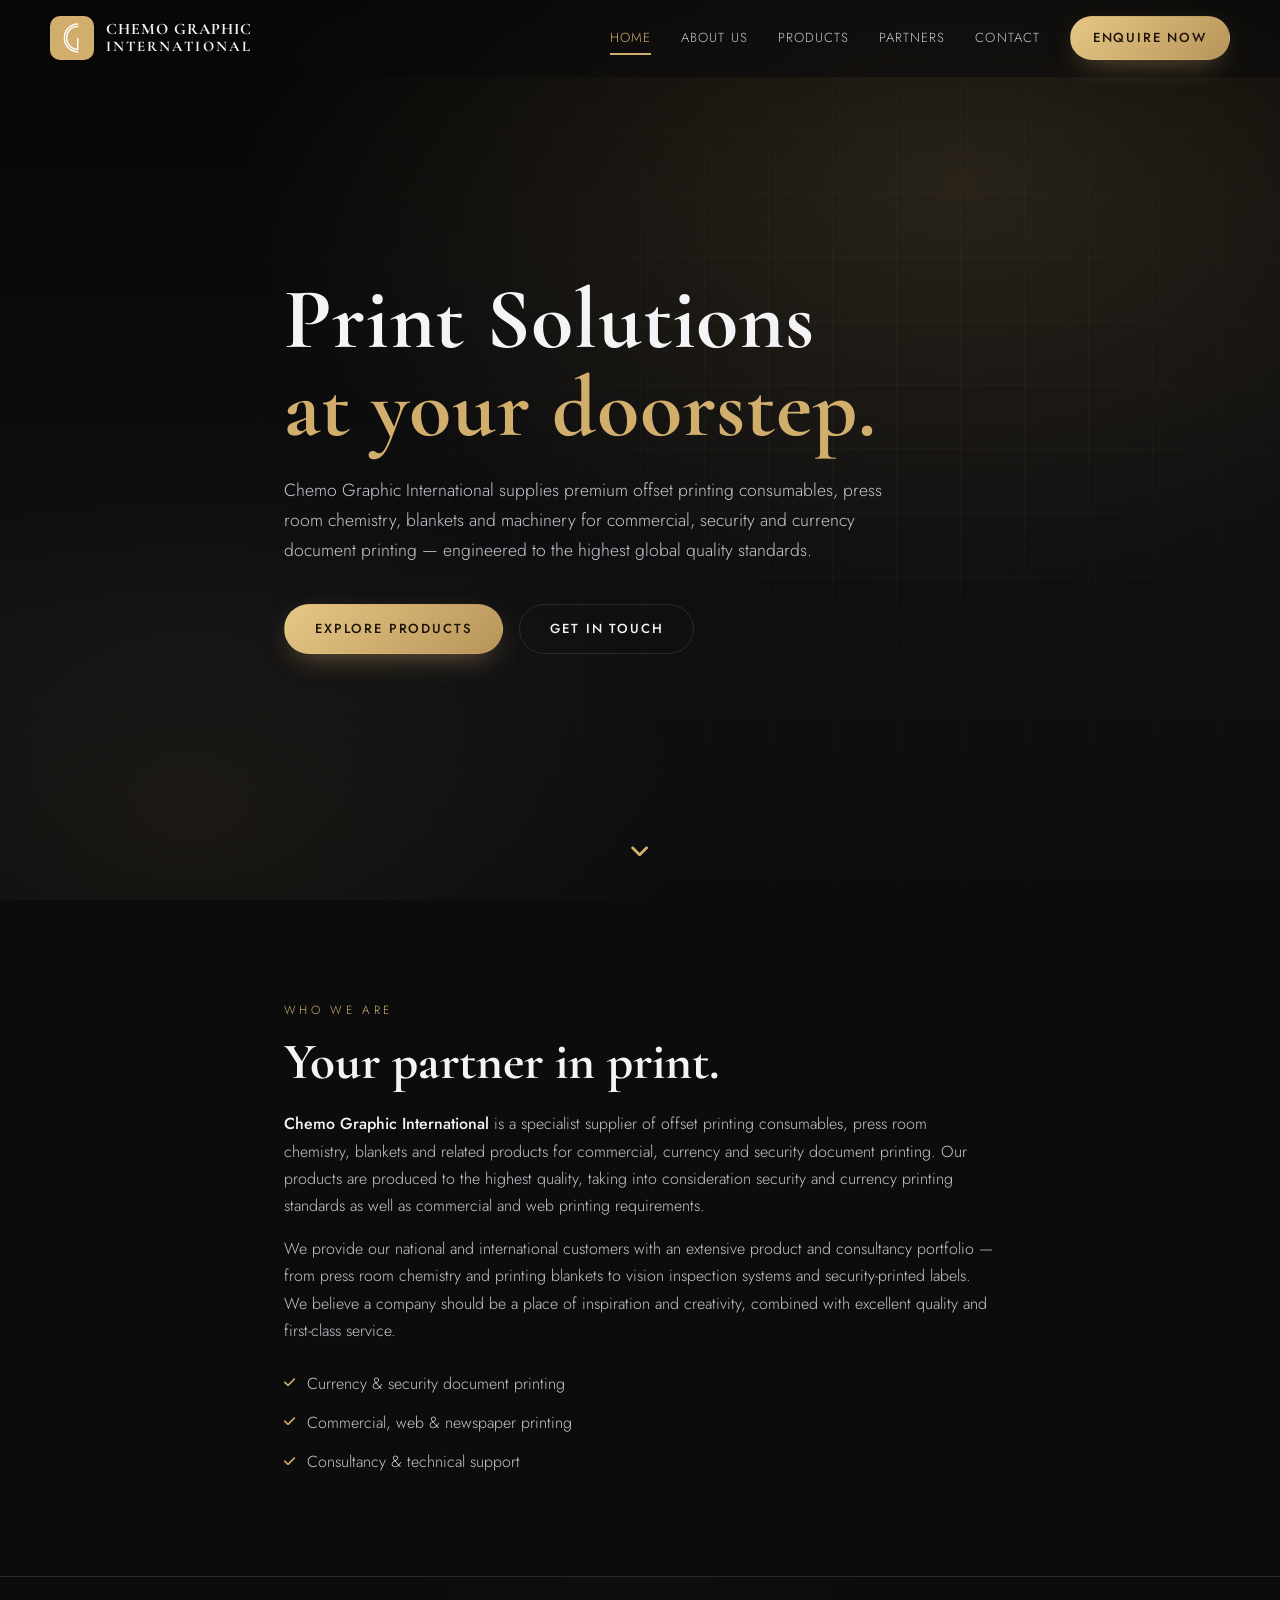
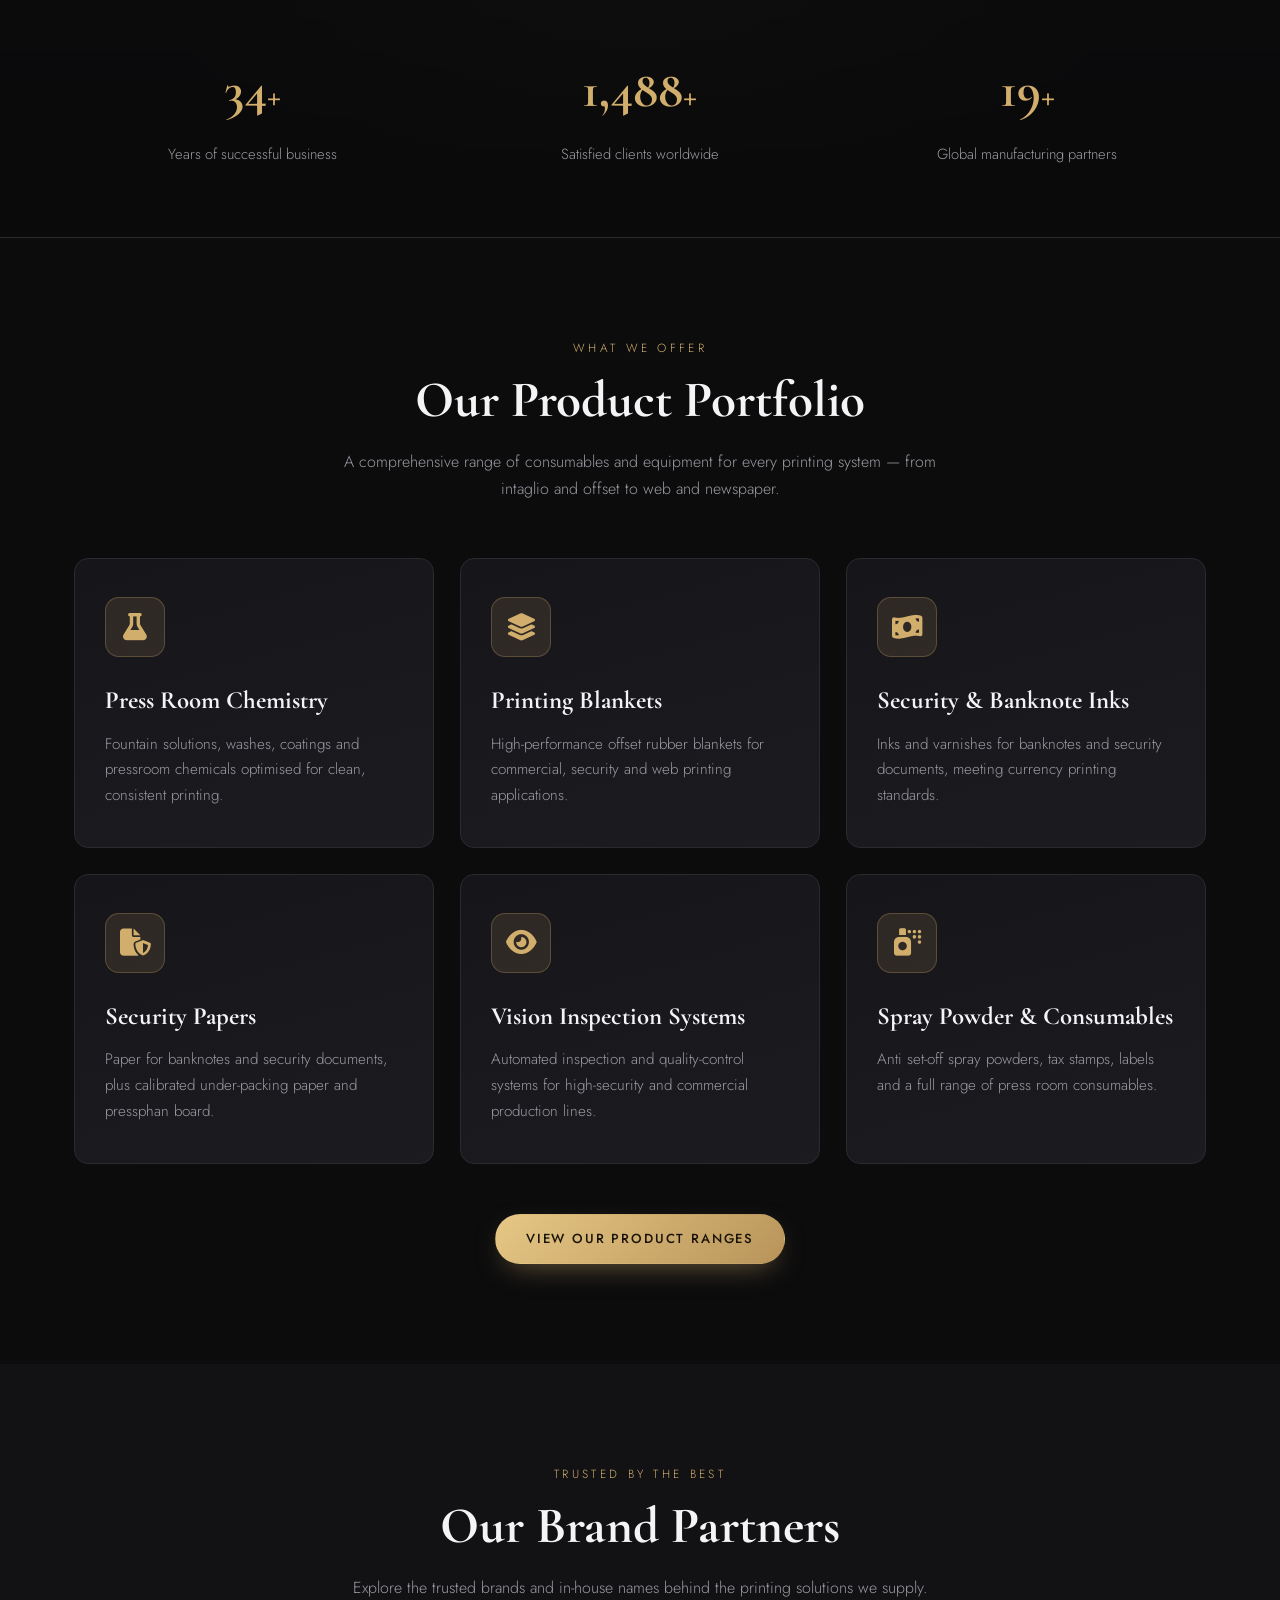
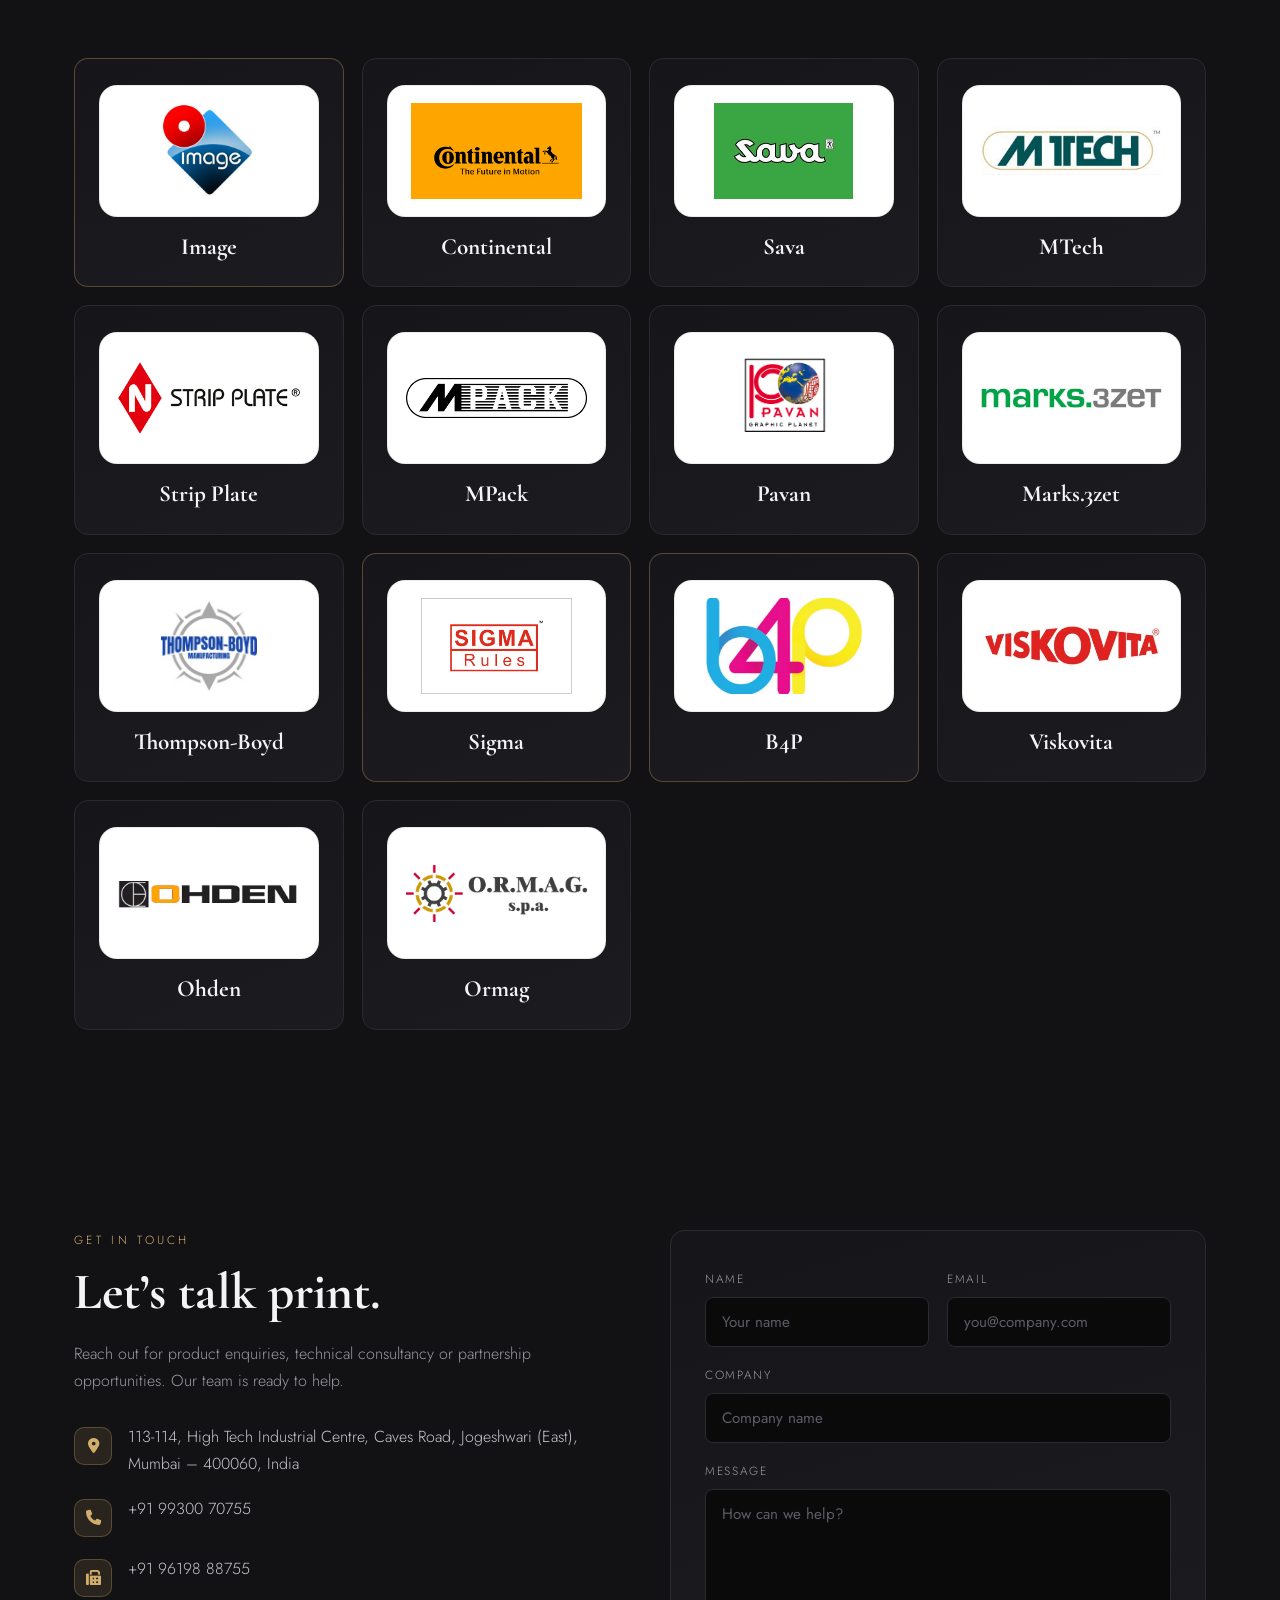
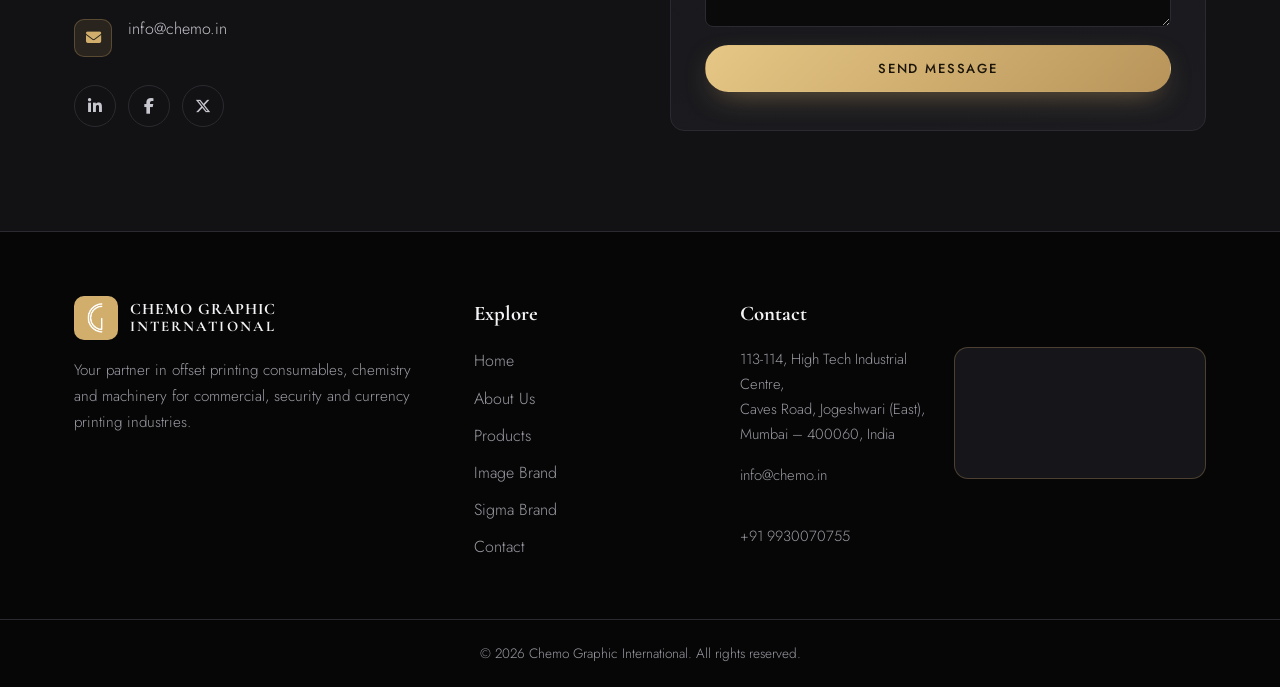
==== commit 4471d60c: "3" ====
--- a/index.html
+++ b/index.html
@@ -21,8 +21,8 @@
             <a href="/" class="brand">
                 <img src="/assets/img/Chemo.png" alt="Chemo Graphic International logo" class="brand-logo" />
                 <span class="brand-text">
-                    <span class="brand-name">Chemo Graphic</span>
-                    <span class="brand-sub">International</span>
+                    <span class="brand-name">CHEMO GRAPHIC</span>
+                    <span class="brand-sub">INTERNATIONAL</span>
                 </span>
             </a>
 
@@ -298,8 +298,8 @@
                 <a href="/" class="brand">
                     <img src="/assets/img/Chemo.png" alt="Chemo Graphic International logo" class="brand-logo" />
                     <span class="brand-text">
-                        <span class="brand-name">Chemo Graphic</span>
-                        <span class="brand-sub">International</span>
+                        <span class="brand-name">CHEMO GRAPHIC</span>
+                        <span class="brand-sub">INTERNATIONAL</span>
                     </span>
                 </a>
                 <p>Your partner in offset printing consumables, chemistry and machinery for commercial, security and currency printing industries.</p>
--- a/assets/css/style.css
+++ b/assets/css/style.css
@@ -98,28 +98,27 @@
     justify-content: flex-start;
     align-items: flex-start;
     line-height: 1;
-    padding-top: 0;
-    transform: translateY(-2px);
+    min-width: 0;
+    transform: translateY(-1px);
 }
 .brand-name {
     font-family: var(--font-head);
-    font-size: 1.45rem;
+    font-size: 1.0rem;
     font-weight: 700;
     color: var(--white);
-    letter-spacing: 0.02em;
+    letter-spacing: 0.06em;
     margin: 0;
+    text-transform: uppercase;
 }
 .brand-sub {
     display: block;
-    width: 100%;
     font-family: var(--font-head);
-    font-size: 1.02rem;
-    font-weight: 600;
-    letter-spacing: 0.08em;
+    font-size: 0.92rem;
+    font-weight: 700;
+    letter-spacing: 0.14em;
     text-transform: uppercase;
     color: var(--white);
     margin-top: 2px;
-    text-align: center;
 }
 
 .main-nav { display: flex; align-items: center; gap: 30px; }
@@ -593,8 +592,8 @@
     .footer-grid { grid-template-columns: 1fr 1fr; }
 }
 @media (max-width: 680px) {
-    .brand-name { font-size: 1.25rem; }
-    .brand-sub { font-size: 0.9rem; }
+    .brand-name { font-size: 1rem; letter-spacing: 0.04em; }
+    .brand-sub { font-size: 0.72rem; letter-spacing: 0.1em; }
     .section { padding: 72px 0; }
     .grid-2 { grid-template-columns: 1fr; gap: 36px; }
     .product-grid { grid-template-columns: 1fr; }
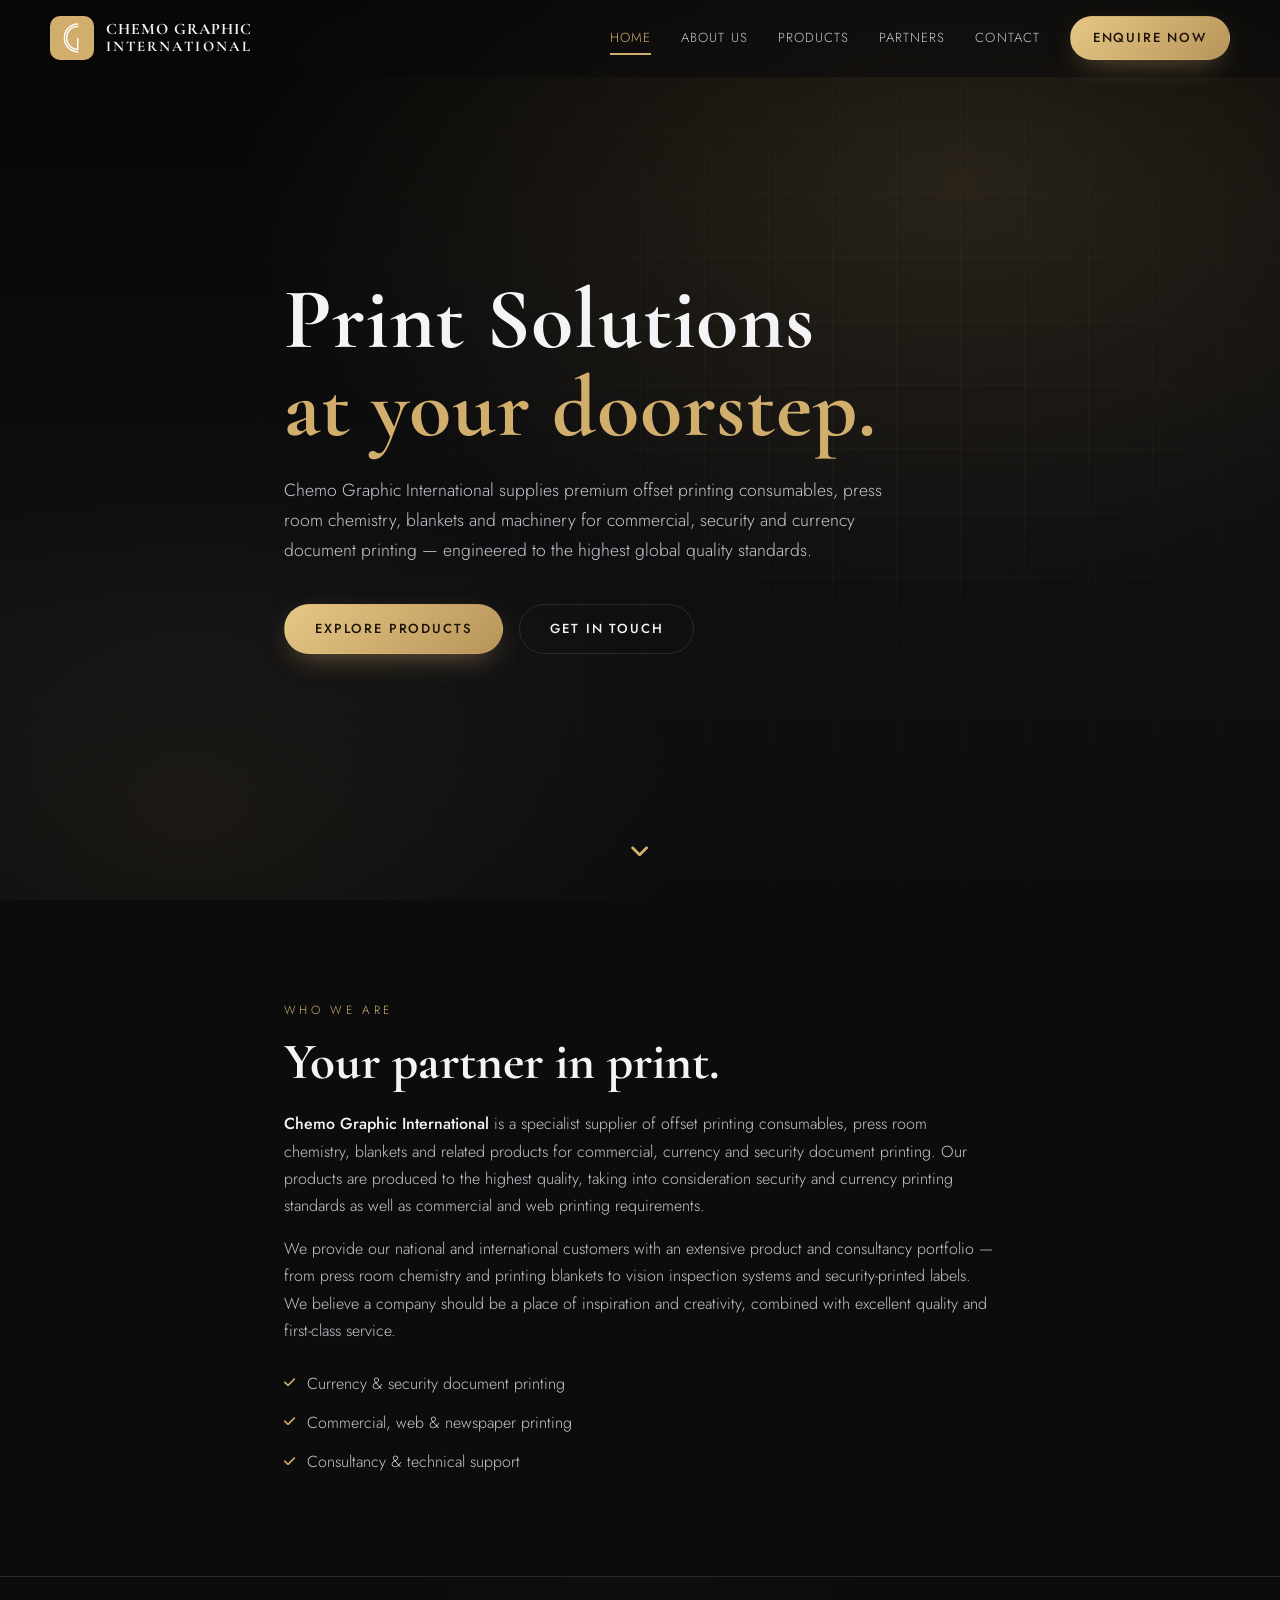
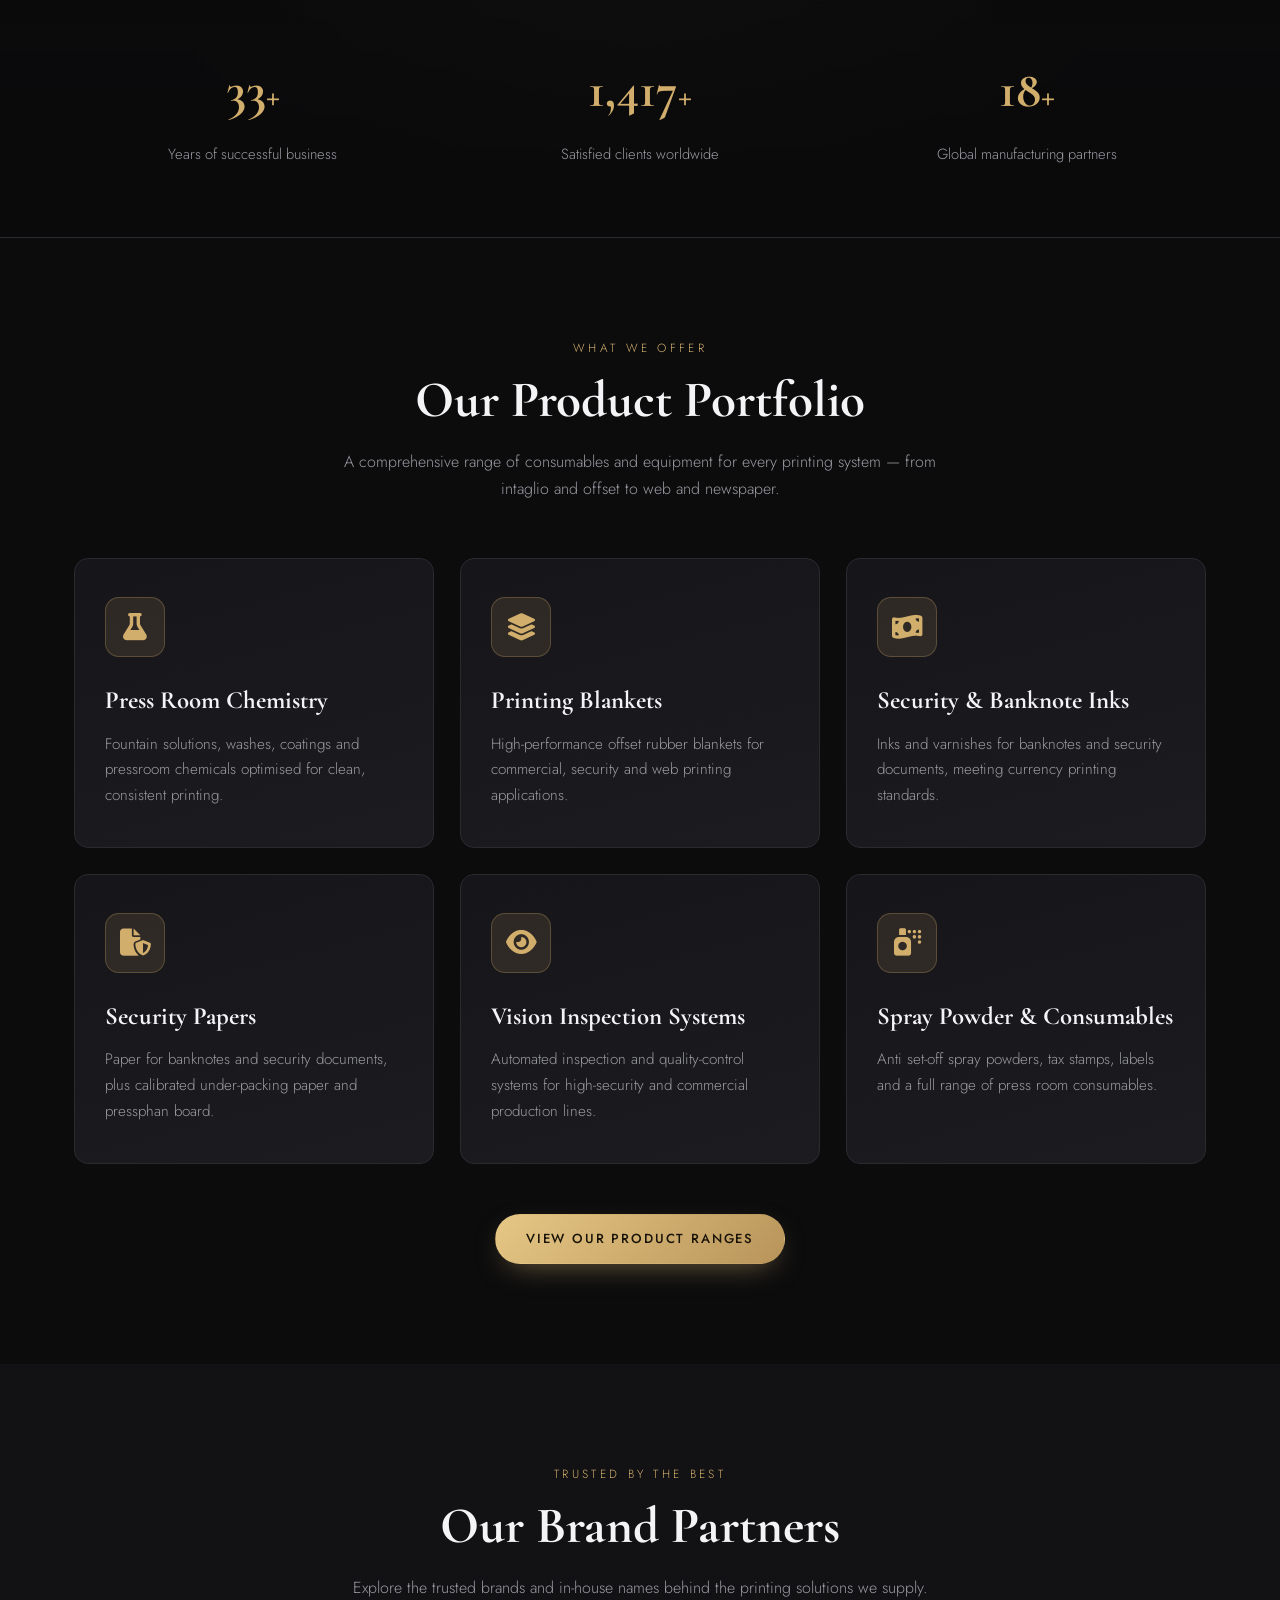
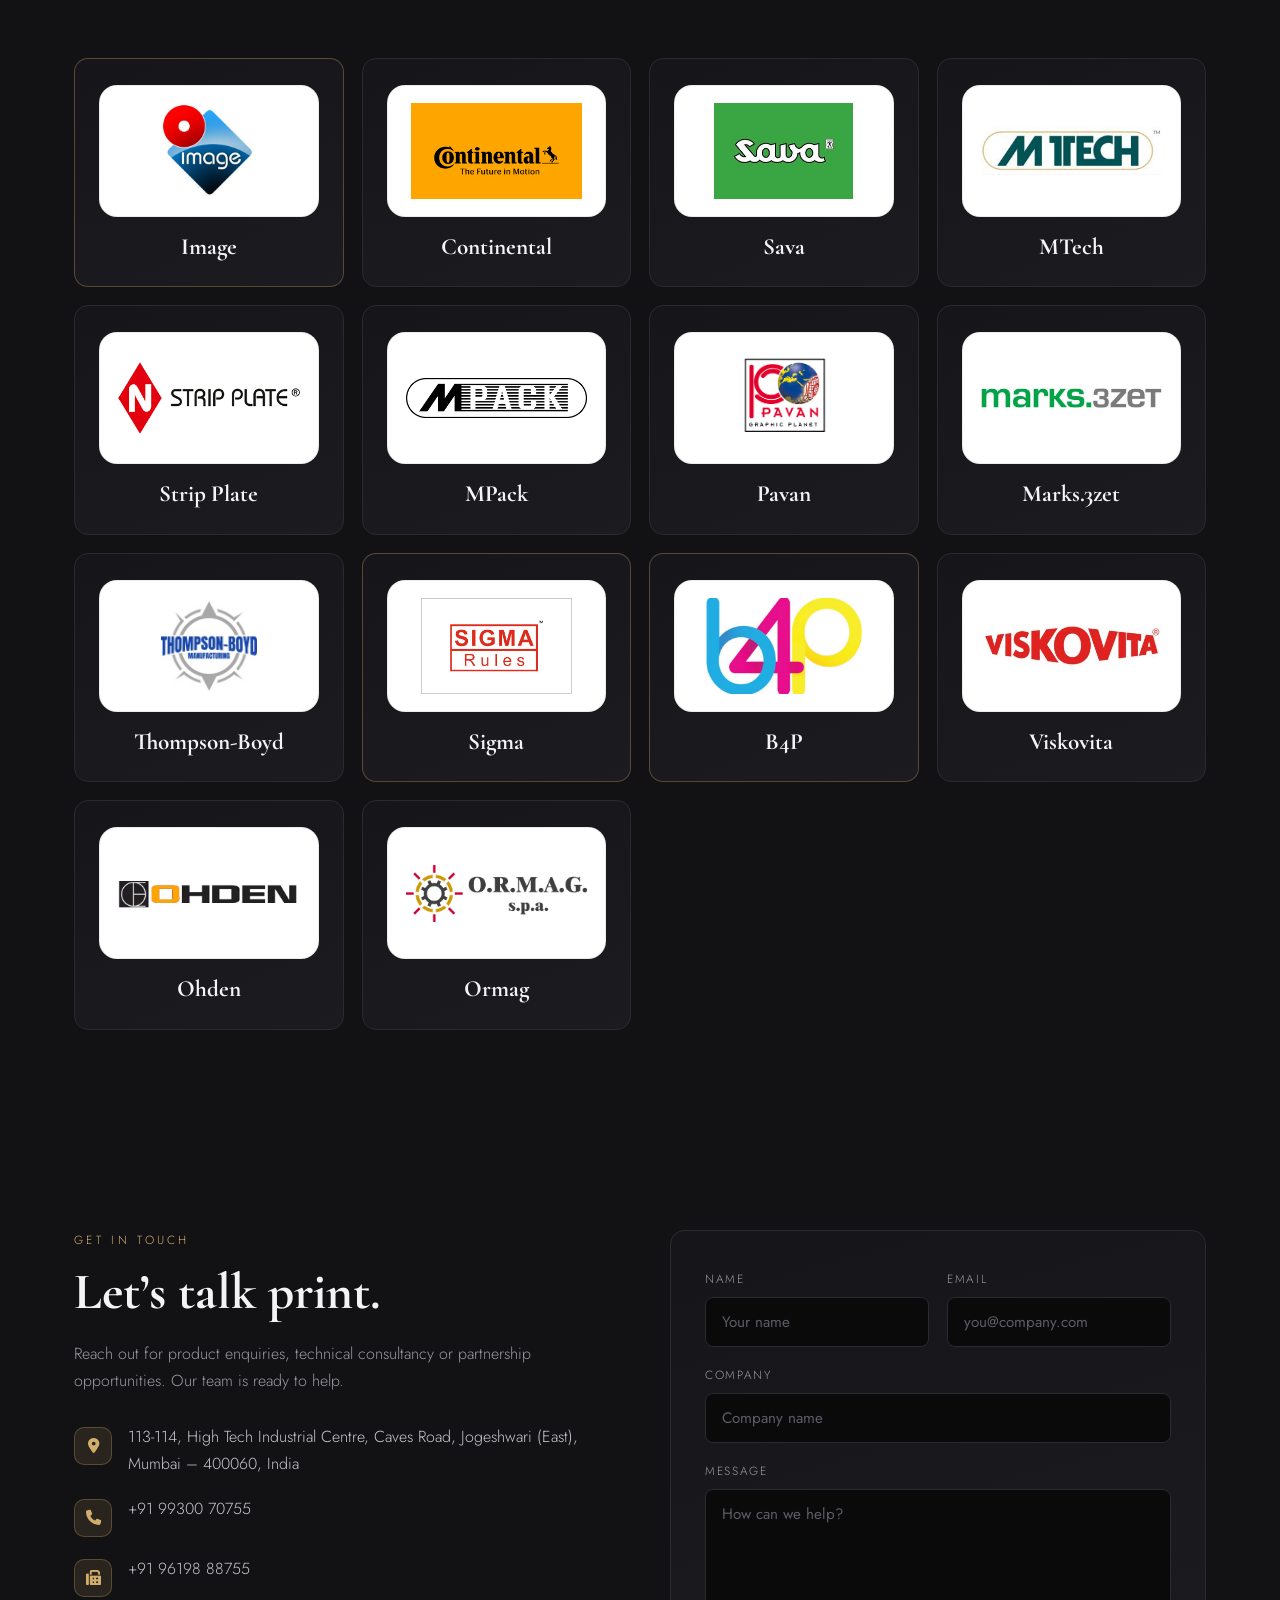
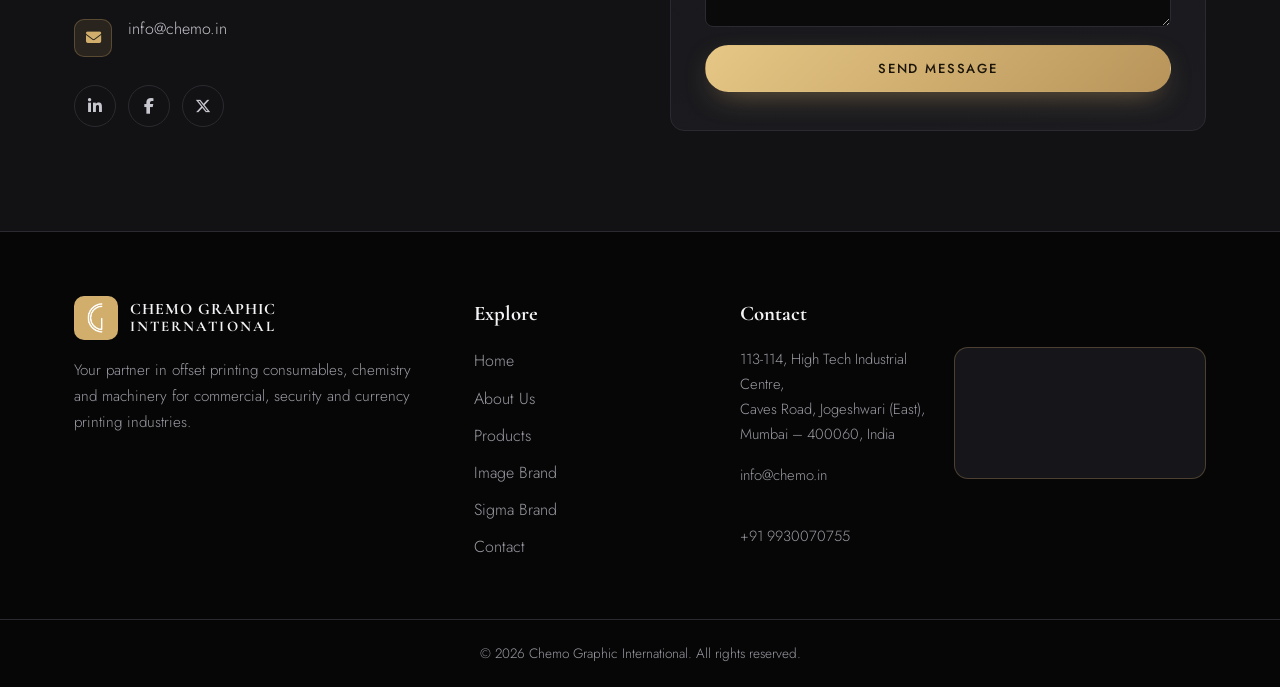
==== commit e004c48e: "3" ====
--- a/index.html
+++ b/index.html
@@ -217,12 +217,12 @@
                     </span>
                     <span class="partner-name">Sigma</span>
                 </a>
-                <div class="partner partner-inhouse" aria-label="B4P in-house brand">
+                <a href="https://b4p.in" class="partner partner-inhouse" target="_blank" rel="noopener noreferrer" aria-label="B4P in-house brand">
                     <span class="partner-logo-wrap partner-logo-wrap-light">
                         <img src="/assets/img/B4P.png" alt="B4P in-house brand logo" class="partner-logo partner-logo-image-brand" />
                     </span>
                     <span class="partner-name">B4P</span>
-                </div>
+                </a>
                 <a href="https://www.viskovita.de/en/" class="partner" target="_blank" rel="noopener noreferrer">
                     <span class="partner-logo-wrap partner-logo-wrap-light">
                         <img src="/assets/img/viskovita-logo.jpg" alt="Viskovita logo" class="partner-logo" />
--- a/assets/css/style.css
+++ b/assets/css/style.css
@@ -418,6 +418,29 @@
     margin-bottom: 10px;
 }
 .brand-info-card p { color: var(--grey); }
+.brand-coming-soon {
+    min-height: calc(100vh - 88px);
+    display: flex;
+    align-items: center;
+}
+.brand-coming-card {
+    display: grid;
+    grid-template-columns: 0.9fr 1.1fr;
+    gap: 44px;
+    align-items: center;
+}
+.brand-coming-art {
+    min-height: 320px;
+}
+.brand-coming-copy {
+    max-width: 520px;
+}
+.brand-coming-text {
+    font-family: var(--font-head);
+    color: var(--gold);
+    font-size: clamp(1.7rem, 4vw, 2.5rem);
+    line-height: 1.1;
+}
 
 /* ---------- Contact ---------- */
 .contact-grid { align-items: start; }
@@ -587,6 +610,7 @@
     .partner-grid { grid-template-columns: repeat(3, 1fr); }
     .partner-grid-single { grid-template-columns: repeat(1, minmax(220px, 320px)); }
     .brand-spotlight { grid-template-columns: 1fr; }
+    .brand-coming-card { grid-template-columns: 1fr; }
     .brand-info-grid { grid-template-columns: 1fr; }
     .cat-items { grid-template-columns: repeat(2, 1fr); }
     .footer-grid { grid-template-columns: 1fr 1fr; }
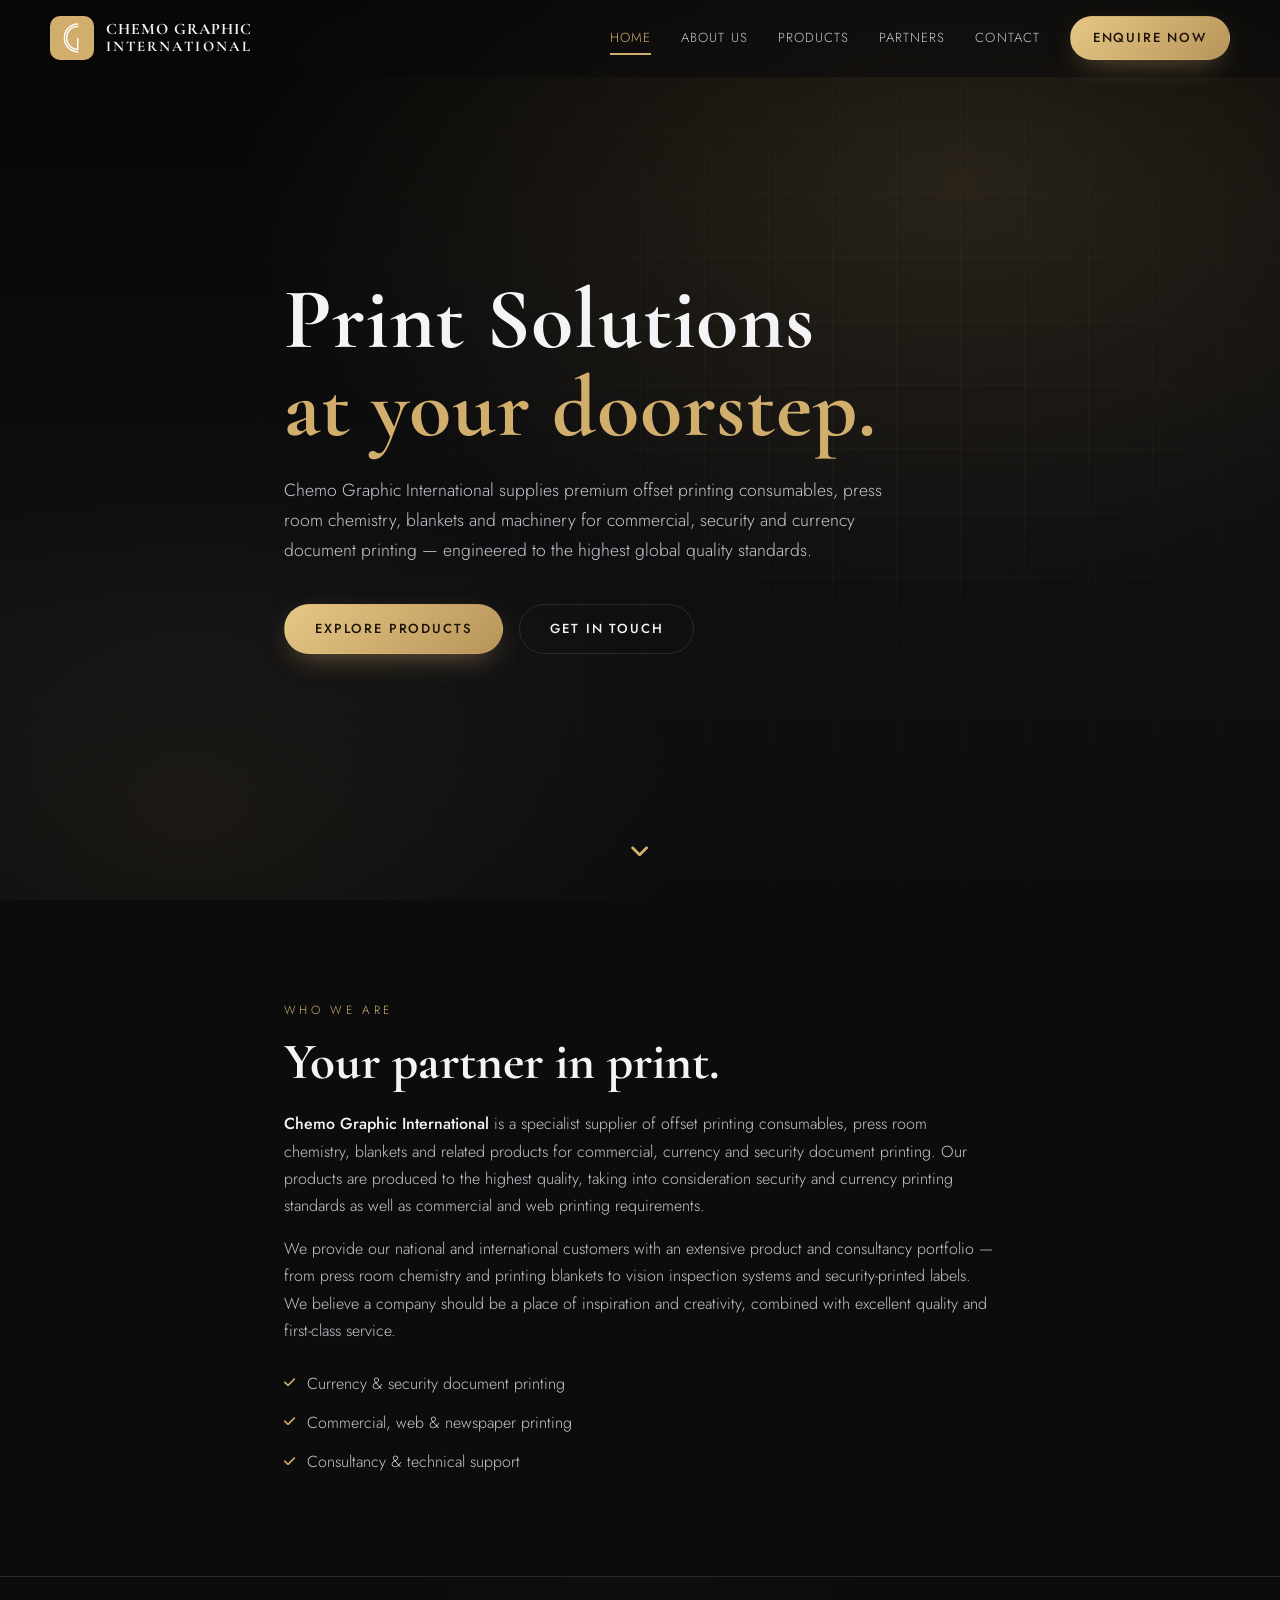
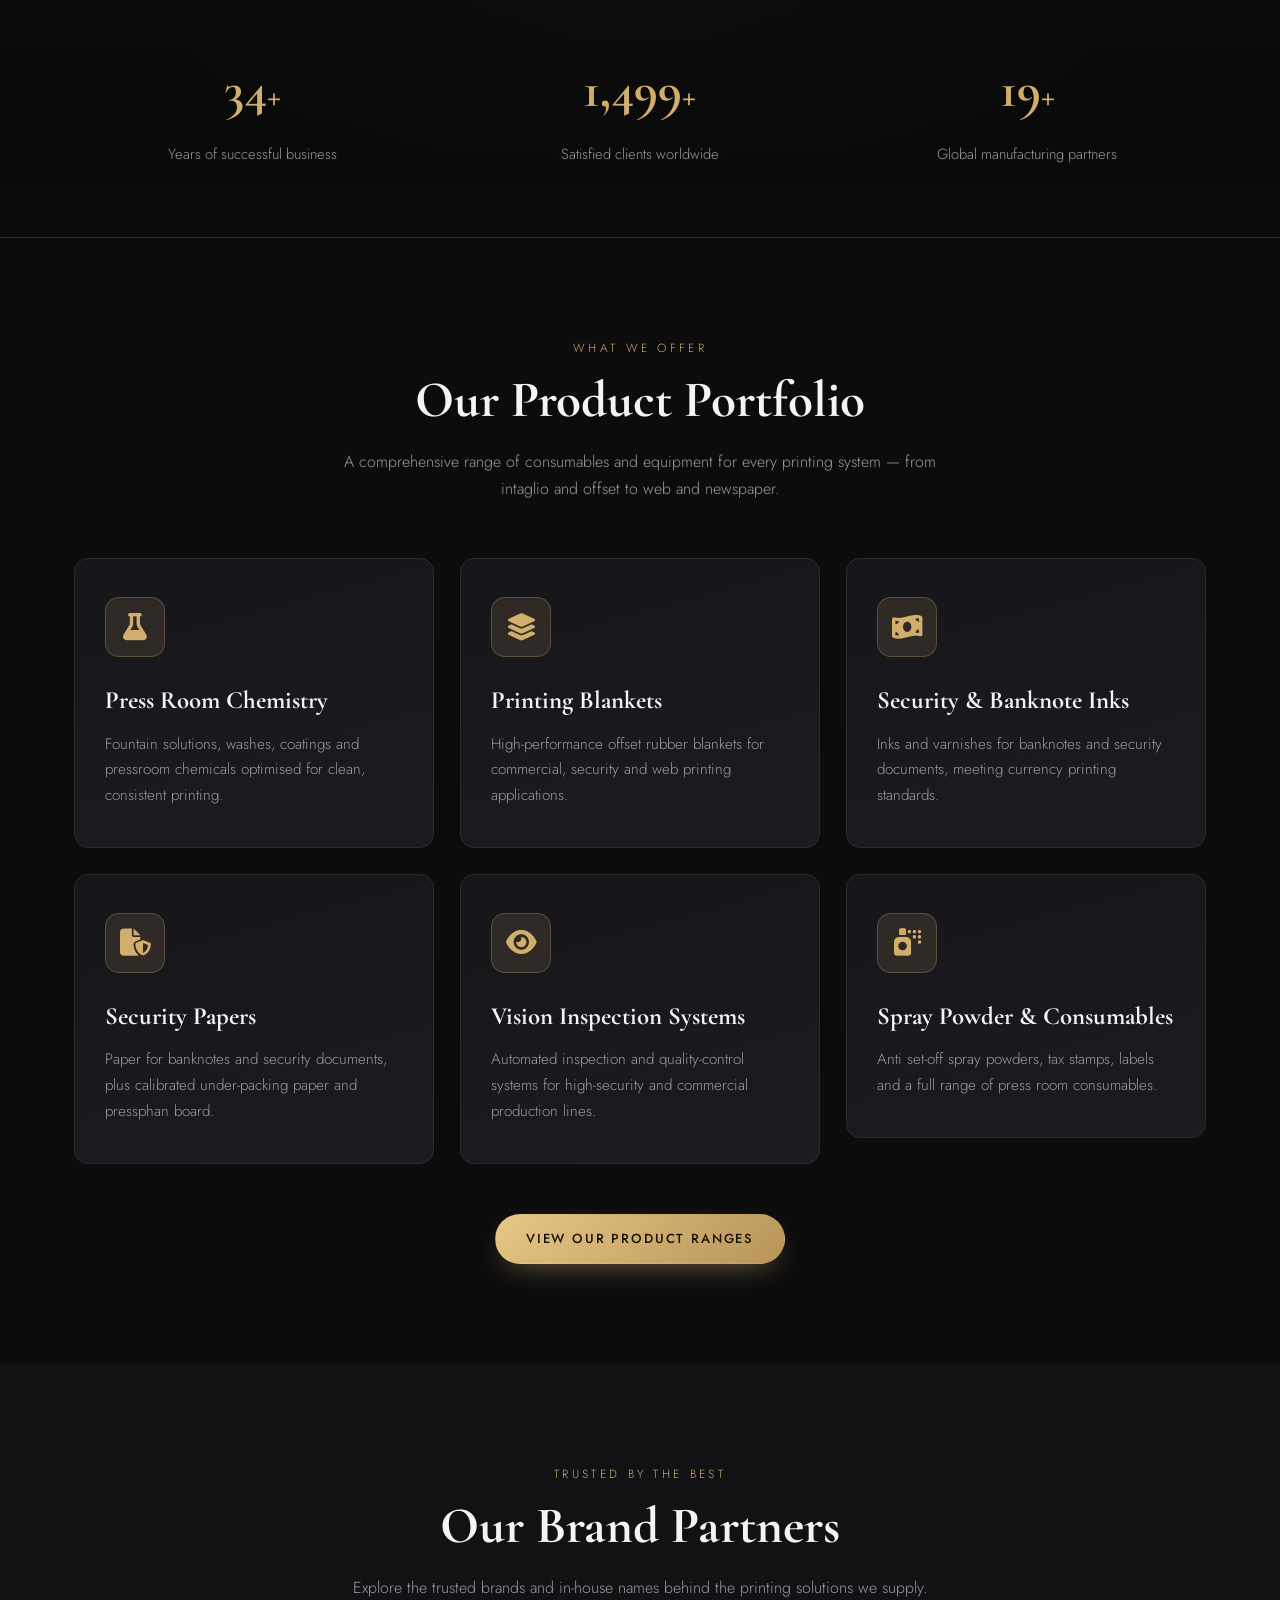
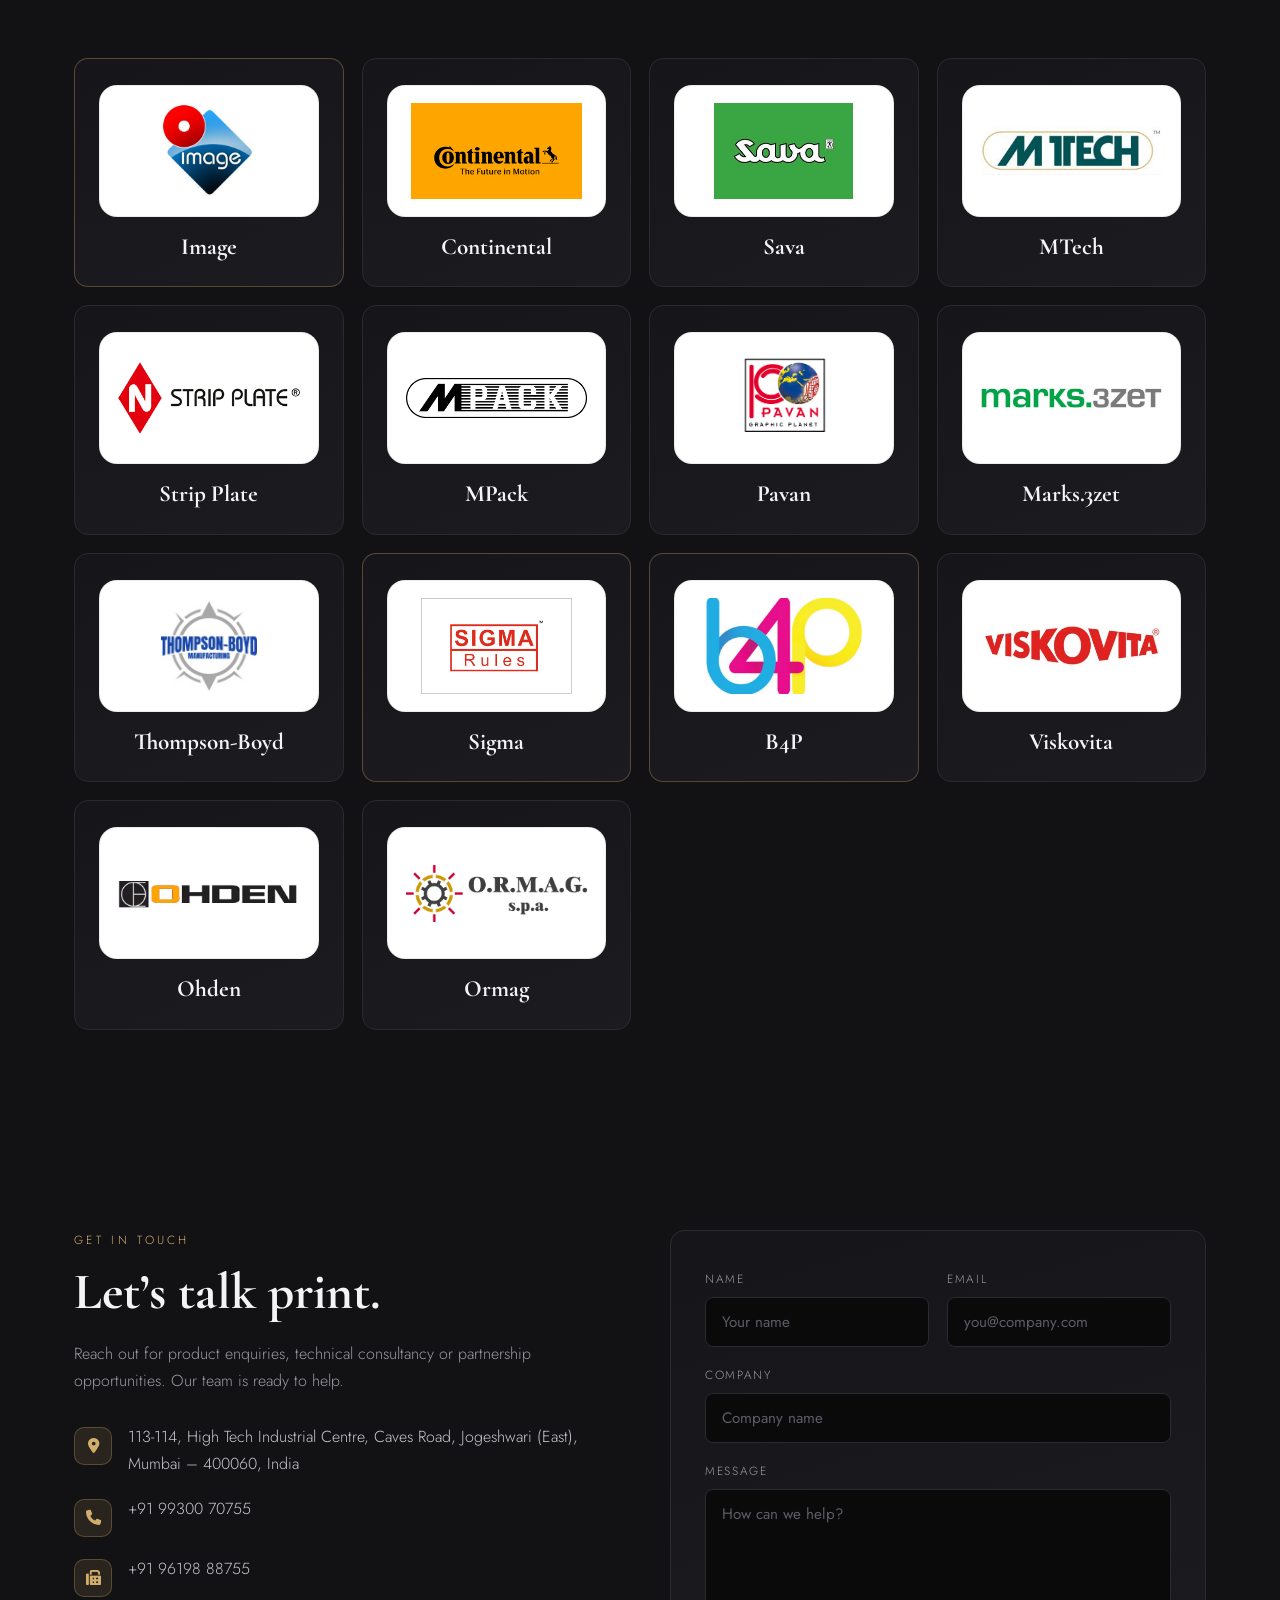
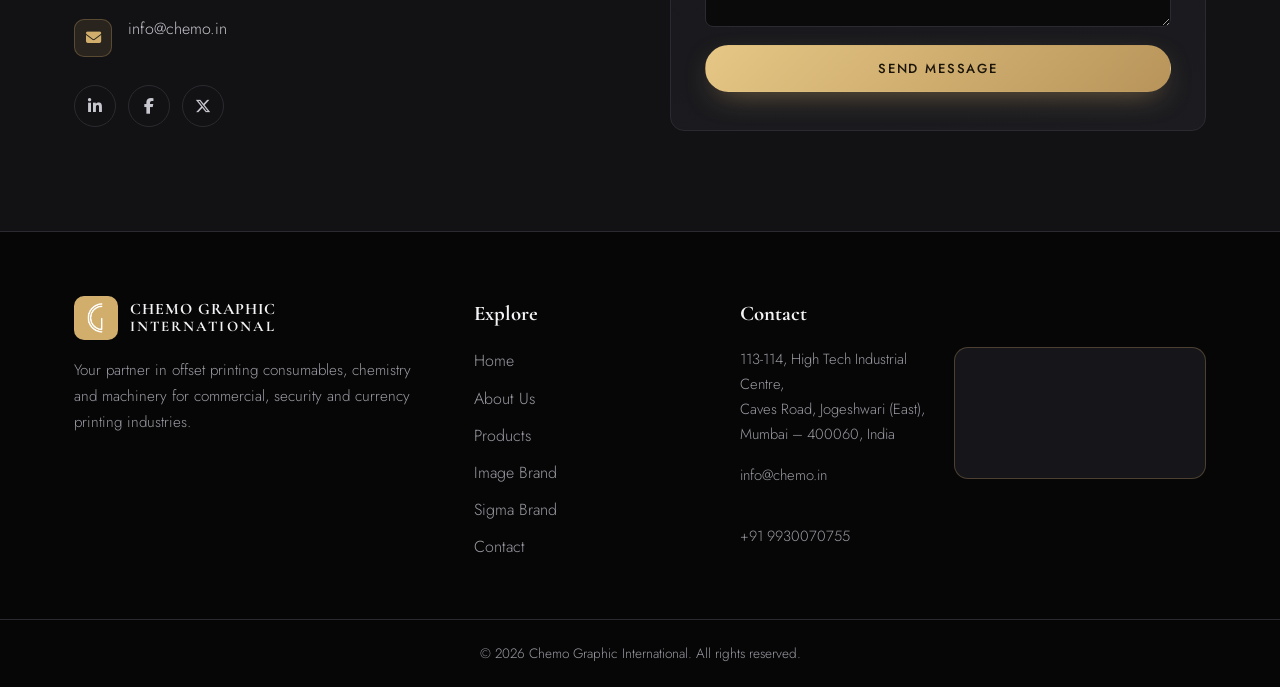
==== commit 21c9941e: "3" ====
--- a/index.html
+++ b/index.html
@@ -110,36 +110,48 @@
                 <p class="section-desc">A comprehensive range of consumables and equipment for every printing system &mdash; from intaglio and offset to web and newspaper.</p>
             </div>
             <div class="product-grid">
-                <article class="product-card reveal">
-                    <i class="fa-solid fa-flask product-icon"></i>
-                    <h3>Press Room Chemistry</h3>
-                    <p>Fountain solutions, washes, coatings and pressroom chemicals optimised for clean, consistent printing.</p>
-                </article>
-                <article class="product-card reveal">
-                    <i class="fa-solid fa-layer-group product-icon"></i>
-                    <h3>Printing Blankets</h3>
-                    <p>High-performance offset rubber blankets for commercial, security and web printing applications.</p>
-                </article>
-                <article class="product-card reveal">
-                    <i class="fa-solid fa-money-bill-wave product-icon"></i>
-                    <h3>Security &amp; Banknote Inks</h3>
-                    <p>Inks and varnishes for banknotes and security documents, meeting currency printing standards.</p>
-                </article>
-                <article class="product-card reveal">
-                    <i class="fa-solid fa-file-shield product-icon"></i>
-                    <h3>Security Papers</h3>
-                    <p>Paper for banknotes and security documents, plus calibrated under-packing paper and pressphan board.</p>
-                </article>
-                <article class="product-card reveal">
-                    <i class="fa-solid fa-eye product-icon"></i>
-                    <h3>Vision Inspection Systems</h3>
-                    <p>Automated inspection and quality-control systems for high-security and commercial production lines.</p>
-                </article>
-                <article class="product-card reveal">
-                    <i class="fa-solid fa-spray-can product-icon"></i>
-                    <h3>Spray Powder &amp; Consumables</h3>
-                    <p>Anti set-off spray powders, tax stamps, labels and a full range of press room consumables.</p>
-                </article>
+                <a href="/products#press-room-chemistry" class="product-card-link reveal" aria-label="View Press Room Chemistry on the products page">
+                    <article class="product-card">
+                        <i class="fa-solid fa-flask product-icon"></i>
+                        <h3>Press Room Chemistry</h3>
+                        <p>Fountain solutions, washes, coatings and pressroom chemicals optimised for clean, consistent printing.</p>
+                    </article>
+                </a>
+                <a href="/products#printing-blankets" class="product-card-link reveal" aria-label="View Printing Blankets on the products page">
+                    <article class="product-card">
+                        <i class="fa-solid fa-layer-group product-icon"></i>
+                        <h3>Printing Blankets</h3>
+                        <p>High-performance offset rubber blankets for commercial, security and web printing applications.</p>
+                    </article>
+                </a>
+                <a href="/products#security-banknote-inks" class="product-card-link reveal" aria-label="View Security and Banknote Inks on the products page">
+                    <article class="product-card">
+                        <i class="fa-solid fa-money-bill-wave product-icon"></i>
+                        <h3>Security &amp; Banknote Inks</h3>
+                        <p>Inks and varnishes for banknotes and security documents, meeting currency printing standards.</p>
+                    </article>
+                </a>
+                <a href="/products#security-papers-substrates" class="product-card-link reveal" aria-label="View Security Papers on the products page">
+                    <article class="product-card">
+                        <i class="fa-solid fa-file-shield product-icon"></i>
+                        <h3>Security Papers</h3>
+                        <p>Paper for banknotes and security documents, plus calibrated under-packing paper and pressphan board.</p>
+                    </article>
+                </a>
+                <a href="/products#vision-inspection-systems" class="product-card-link reveal" aria-label="View Vision Inspection Systems on the products page">
+                    <article class="product-card">
+                        <i class="fa-solid fa-eye product-icon"></i>
+                        <h3>Vision Inspection Systems</h3>
+                        <p>Automated inspection and quality-control systems for high-security and commercial production lines.</p>
+                    </article>
+                </a>
+                <a href="/products#press-room-chemistry" class="product-card-link reveal" aria-label="View Spray Powder and Consumables on the products page">
+                    <article class="product-card">
+                        <i class="fa-solid fa-spray-can product-icon"></i>
+                        <h3>Spray Powder &amp; Consumables</h3>
+                        <p>Anti set-off spray powders, tax stamps, labels and a full range of press room consumables.</p>
+                    </article>
+                </a>
             </div>
             <div class="center reveal">
                 <a href="/products" class="btn btn-gold">View Our Product Ranges</a>
--- a/assets/css/style.css
+++ b/assets/css/style.css
@@ -237,6 +237,10 @@
 
 /* ---------- Products ---------- */
 .product-grid { display: grid; grid-template-columns: repeat(3, 1fr); gap: 26px; margin-bottom: 50px; }
+.product-card-link {
+    display: block;
+    color: inherit;
+}
 .product-card {
     background: linear-gradient(165deg, var(--surface), var(--surface-2));
     border: 1px solid var(--border);
@@ -248,6 +252,11 @@
     transform: translateY(-8px);
     border-color: rgba(210, 174, 109, 0.5);
     box-shadow: 0 24px 50px -28px rgba(0, 0, 0, 0.9);
+}
+.product-card-link:focus-visible .product-card {
+    outline: 2px solid var(--gold);
+    outline-offset: 4px;
+    border-color: rgba(210, 174, 109, 0.5);
 }
 .product-icon {
     font-size: 1.7rem; color: var(--gold);
@@ -556,6 +565,7 @@
 
 /* ---------- Product detail list (products page) ---------- */
 .cat-block { margin-bottom: 56px; }
+.cat-block[id] { scroll-margin-top: 120px; }
 .cat-block:last-child { margin-bottom: 0; }
 .cat-head { display: flex; align-items: center; gap: 16px; margin-bottom: 26px; padding-bottom: 16px; border-bottom: 1px solid var(--border); }
 .cat-head i {
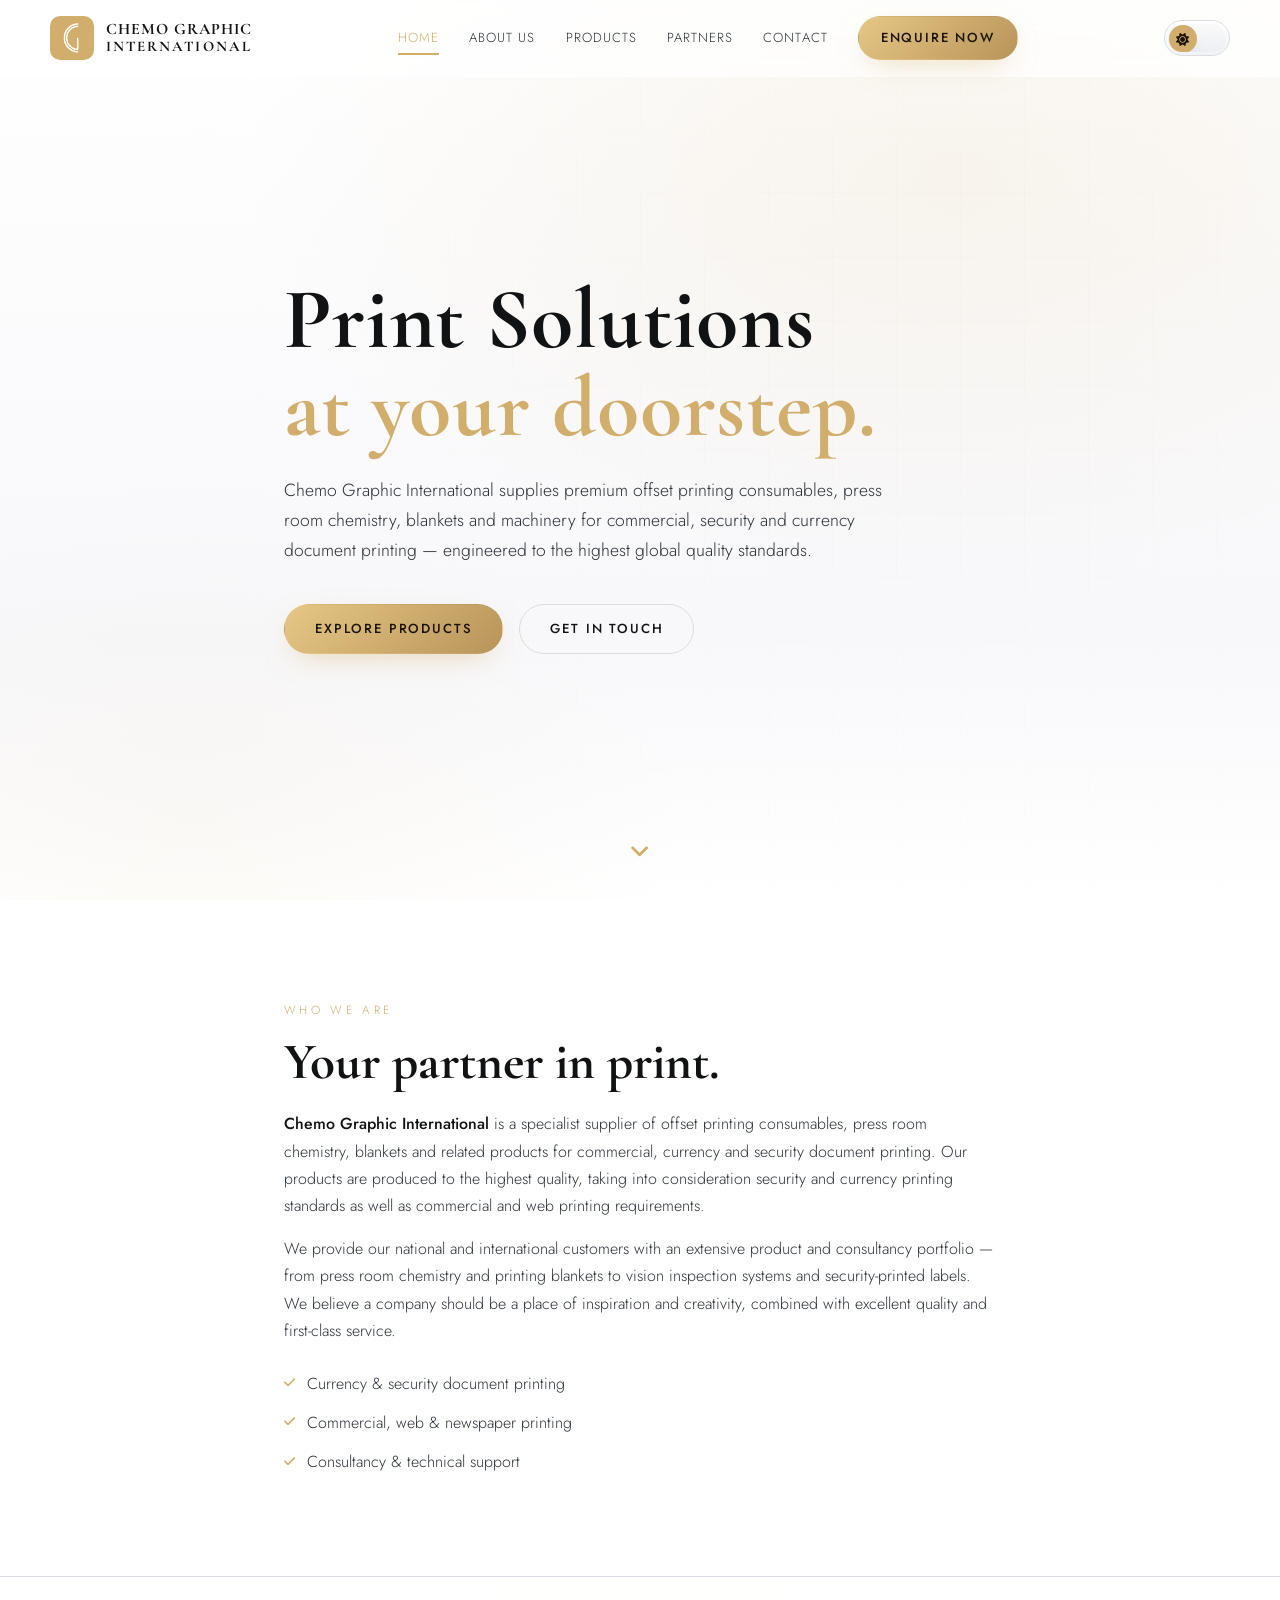
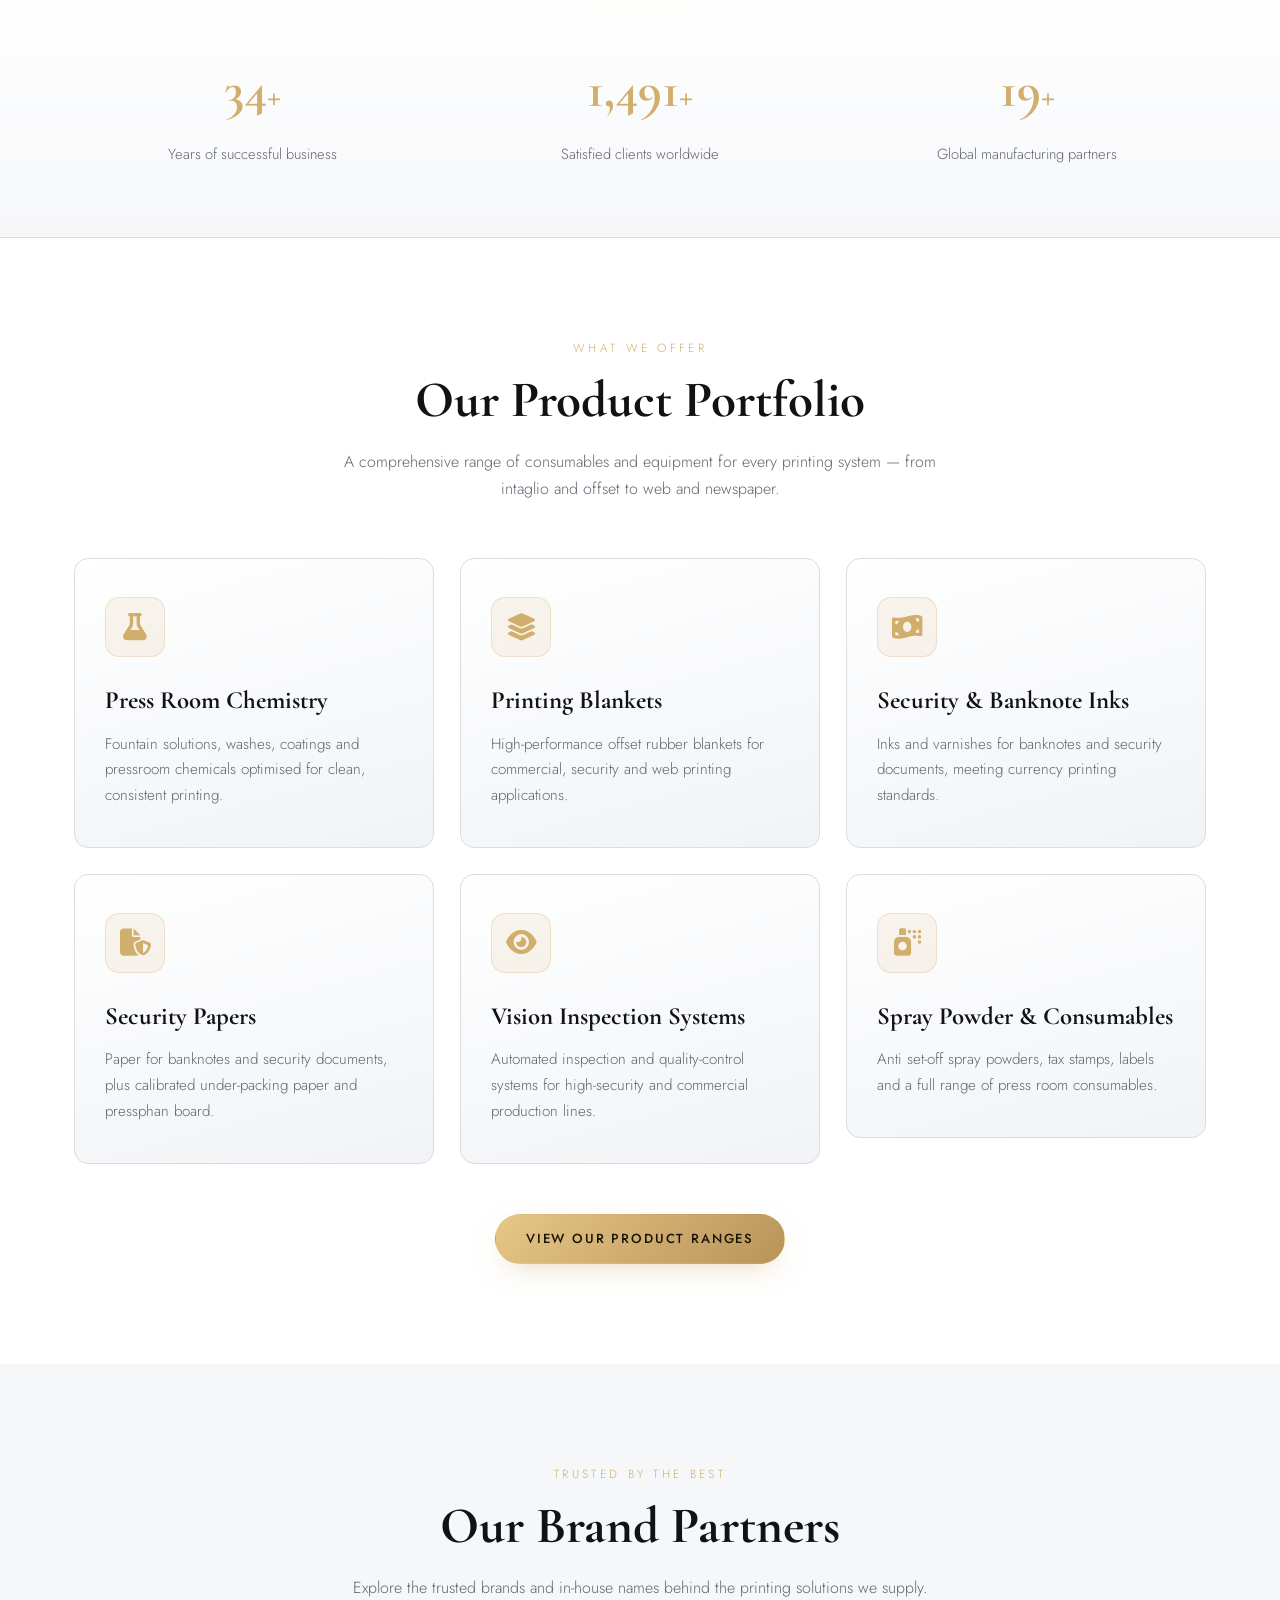
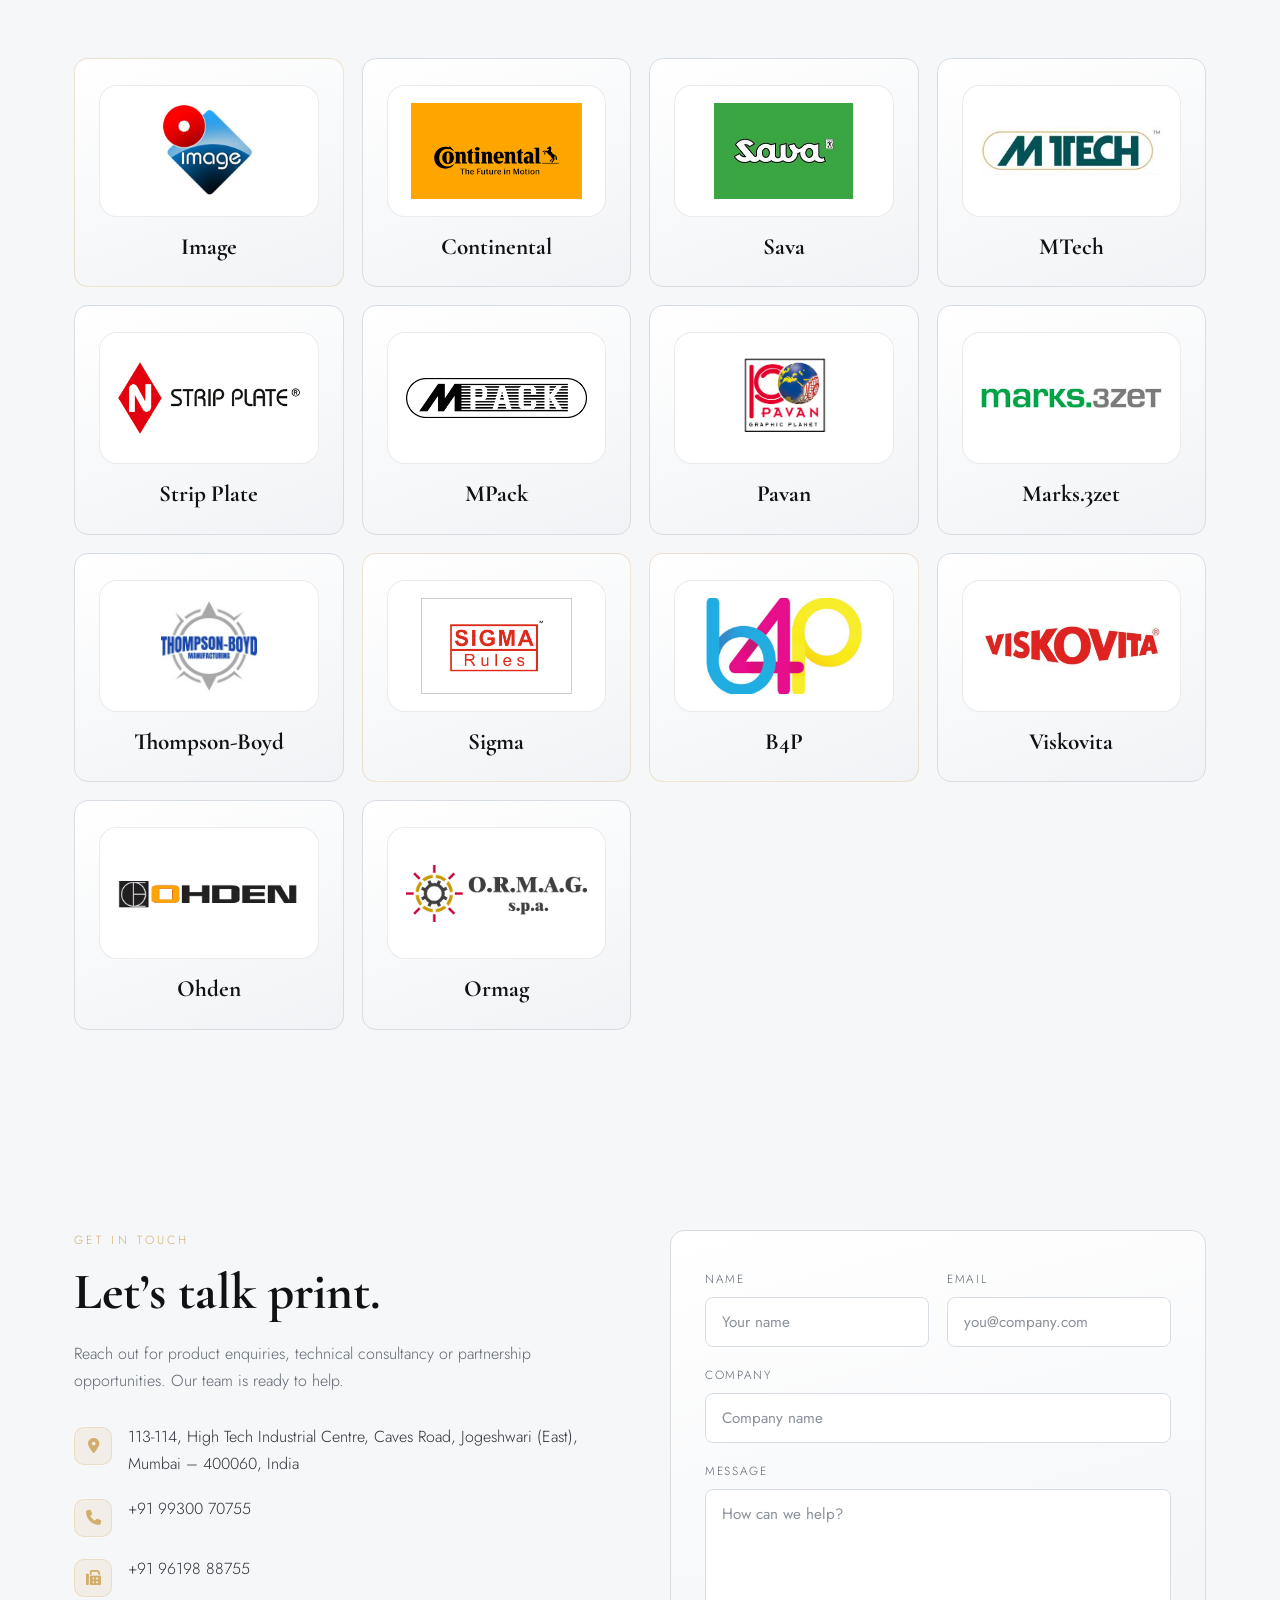
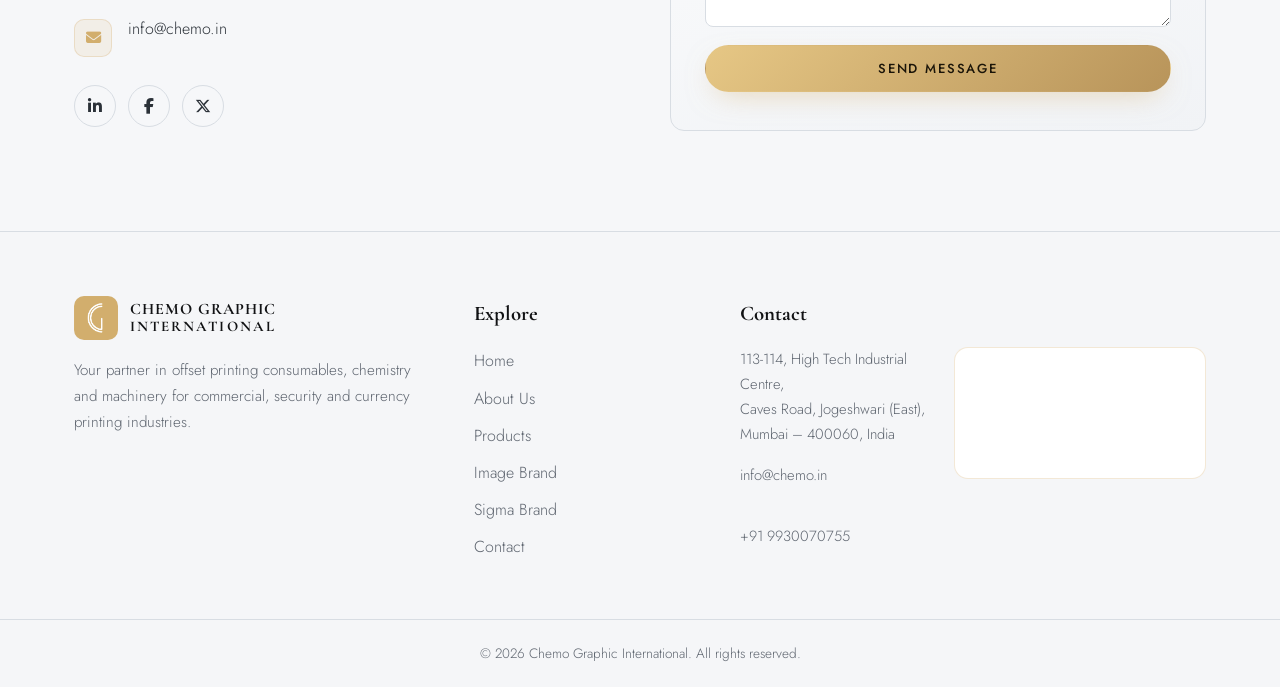
==== commit dbd26d2b: "1" ====
--- a/index.html
+++ b/index.html
@@ -35,9 +35,19 @@
                 <a href="#contact" class="btn btn-gold nav-cta">Enquire Now</a>
             </nav>
 
-            <button class="nav-toggle" id="navToggle" aria-label="Toggle navigation">
-                <span></span><span></span><span></span>
-            </button>
+            <div class="header-actions">
+                <button class="theme-toggle" id="themeToggle" type="button" role="switch" aria-checked="false" aria-label="Switch to dark theme">
+                    <span class="theme-toggle-track" aria-hidden="true">
+                        <span class="theme-toggle-thumb">
+                            <i class="fa-solid fa-moon theme-toggle-icon-dark"></i>
+                            <i class="fa-solid fa-sun theme-toggle-icon-light"></i>
+                        </span>
+                    </span>
+                </button>
+                <button class="nav-toggle" id="navToggle" aria-label="Toggle navigation">
+                    <span></span><span></span><span></span>
+                </button>
+            </div>
         </div>
     </header>
 
--- a/assets/css/style.css
+++ b/assets/css/style.css
@@ -1,18 +1,18 @@
 /* ============================================================
    Chemo Graphic International — Theme
-   Palette: black / dark grey + gold (#D2AE6D)
+   Palette: white / light grey + gold (#D2AE6D)
    ============================================================ */
 
 :root {
-    --black: #0a0a0a;
-    --bg: #0c0c0d;
-    --bg-alt: #121214;
-    --surface: #16161a;
-    --surface-2: #1c1c20;
-    --border: #2a2a30;
-    --grey: #9a9aa2;
-    --grey-light: #c7c7cf;
-    --white: #f4f4f6;
+    --black: #111214;
+    --bg: #ffffff;
+    --bg-alt: #f6f7f9;
+    --surface: #ffffff;
+    --surface-2: #f1f3f6;
+    --border: #d8dde3;
+    --grey: #5f6670;
+    --grey-light: #2b3138;
+    --white: #111214;
     --gold: #d2ae6d;
     --gold-bright: #e6c785;
     --gold-deep: #b8945a;
@@ -23,6 +23,27 @@
     --ease: cubic-bezier(0.22, 1, 0.36, 1);
     --font-head: 'Cormorant Garamond', Georgia, serif;
     --font-body: 'Jost', 'Segoe UI', system-ui, sans-serif;
+}
+
+html {
+    color-scheme: light;
+}
+
+html[data-theme="dark"] {
+    --black: #0a0a0a;
+    --bg: #0c0c0d;
+    --bg-alt: #121214;
+    --surface: #16161a;
+    --surface-2: #1c1c20;
+    --border: #2a2a30;
+    --grey: #9a9aa2;
+    --grey-light: #c7c7cf;
+    --white: #f4f4f6;
+    color-scheme: dark;
+}
+
+html[data-theme="light"] {
+    color-scheme: light;
 }
 
 * { box-sizing: border-box; margin: 0; padding: 0; }
@@ -79,14 +100,20 @@
     position: fixed;
     top: 0; left: 0; right: 0;
     z-index: 100;
-    background: rgba(10, 10, 11, 0.55);
+    background: rgba(255, 255, 255, 0.72);
     backdrop-filter: blur(10px);
     border-bottom: 1px solid transparent;
     transition: background 0.4s var(--ease), border-color 0.4s var(--ease), padding 0.4s var(--ease);
 }
+html[data-theme="dark"] .site-header {
+    background: rgba(10, 10, 11, 0.55);
+}
 .site-header.scrolled {
+    background: rgba(255, 255, 255, 0.94);
+    border-bottom-color: var(--border);
+}
+html[data-theme="dark"] .site-header.scrolled {
     background: rgba(10, 10, 11, 0.92);
-    border-bottom-color: var(--border);
 }
 .header-inner { display: flex; align-items: center; justify-content: space-between; padding: 16px 0; }
 
@@ -121,6 +148,12 @@
     margin-top: 2px;
 }
 
+.header-actions {
+    display: flex;
+    align-items: center;
+    gap: 12px;
+}
+
 .main-nav { display: flex; align-items: center; gap: 30px; }
 .nav-link {
     font-size: 0.82rem;
@@ -147,6 +180,62 @@
 .nav-toggle.open span:nth-child(2) { opacity: 0; }
 .nav-toggle.open span:nth-child(3) { transform: translateY(-7px) rotate(-45deg); }
 
+.theme-toggle {
+    appearance: none;
+    border: 1px solid var(--border);
+    background: linear-gradient(180deg, var(--surface), var(--surface-2));
+    border-radius: 999px;
+    width: 66px;
+    height: 36px;
+    padding: 0;
+    display: inline-flex;
+    align-items: center;
+    cursor: pointer;
+    box-shadow: inset 0 1px 0 rgba(255, 255, 255, 0.4);
+    transition: border-color 0.3s var(--ease), background 0.3s var(--ease), box-shadow 0.3s var(--ease);
+}
+.theme-toggle:hover {
+    border-color: rgba(210, 174, 109, 0.45);
+}
+.theme-toggle-track {
+    width: calc(100% - 6px);
+    height: calc(100% - 6px);
+    margin: 3px;
+    border-radius: 999px;
+    background: linear-gradient(180deg, #fafafa, #eceff3);
+    position: relative;
+    overflow: hidden;
+}
+.theme-toggle-thumb {
+    position: absolute;
+    top: 1px;
+    left: 1px;
+    width: 28px;
+    height: 28px;
+    border-radius: 50%;
+    display: flex;
+    align-items: center;
+    justify-content: center;
+    background: var(--gold);
+    color: #1a1408;
+    box-shadow: 0 8px 18px -10px rgba(17, 18, 20, 0.45);
+    transform: translateX(0);
+    transition: transform 0.3s var(--ease), background 0.3s var(--ease), color 0.3s var(--ease);
+}
+.theme-toggle-thumb i { font-size: 0.82rem; line-height: 1; }
+.theme-toggle-icon-dark { display: none; }
+.theme-toggle-icon-light { display: inline-block; }
+html[data-theme="dark"] .theme-toggle-track {
+    background: linear-gradient(180deg, #17181c, #111214);
+}
+html[data-theme="dark"] .theme-toggle-thumb {
+    transform: translateX(30px);
+    background: var(--white);
+    color: #111214;
+}
+html[data-theme="dark"] .theme-toggle-icon-dark { display: inline-block; }
+html[data-theme="dark"] .theme-toggle-icon-light { display: none; }
+
 /* ---------- Hero ---------- */
 .hero {
     position: relative;
@@ -154,20 +243,31 @@
     display: flex;
     align-items: center;
     background:
+        radial-gradient(1200px 700px at 75% 20%, rgba(210, 174, 109, 0.12), transparent 60%),
+        radial-gradient(900px 600px at 15% 90%, rgba(210, 174, 109, 0.06), transparent 55%),
+        linear-gradient(180deg, #ffffff, #f8f8fb 70%, var(--bg));
+    overflow: hidden;
+}
+html[data-theme="dark"] .hero {
+    background:
         radial-gradient(1200px 700px at 75% 20%, rgba(210, 174, 109, 0.16), transparent 60%),
         radial-gradient(900px 600px at 15% 90%, rgba(210, 174, 109, 0.07), transparent 55%),
         linear-gradient(180deg, #050505, #101012 70%, var(--bg));
-    overflow: hidden;
 }
 .hero-overlay {
     position: absolute; inset: 0;
     background-image:
-        linear-gradient(rgba(210, 174, 109, 0.045) 1px, transparent 1px),
-        linear-gradient(90deg, rgba(210, 174, 109, 0.045) 1px, transparent 1px);
+        linear-gradient(rgba(210, 174, 109, 0.035) 1px, transparent 1px),
+        linear-gradient(90deg, rgba(210, 174, 109, 0.035) 1px, transparent 1px);
     background-size: 64px 64px;
     -webkit-mask-image: radial-gradient(circle at 70% 40%, #000 0%, transparent 75%);
     mask-image: radial-gradient(circle at 70% 40%, #000 0%, transparent 75%);
     pointer-events: none;
+}
+html[data-theme="dark"] .hero-overlay {
+    background-image:
+        linear-gradient(rgba(210, 174, 109, 0.045) 1px, transparent 1px),
+        linear-gradient(90deg, rgba(210, 174, 109, 0.045) 1px, transparent 1px);
 }
 .hero-content { position: relative; z-index: 2; max-width: 760px; padding-top: 90px; padding-bottom: 60px; }
 .hero-eyebrow {
@@ -198,6 +298,7 @@
 /* ---------- Sections ---------- */
 .section { padding: 100px 0; }
 .section-alt { background: var(--bg-alt); }
+html[data-theme="dark"] .section-alt { background: var(--bg-alt); }
 .section-eyebrow { color: var(--gold); text-transform: uppercase; letter-spacing: 0.28em; font-size: 0.74rem; margin-bottom: 14px; }
 .section-title {
     font-family: var(--font-head);
@@ -225,10 +326,15 @@
 .section-stats {
     padding: 70px 0;
     background:
+        linear-gradient(rgba(255,255,255,0.96), rgba(246,247,249,0.98)),
+        radial-gradient(700px 300px at 50% 0%, rgba(210,174,109,0.12), transparent 70%);
+    border-top: 1px solid var(--border);
+    border-bottom: 1px solid var(--border);
+}
+html[data-theme="dark"] .section-stats {
+    background:
         linear-gradient(rgba(10,10,11,0.86), rgba(10,10,11,0.92)),
         radial-gradient(700px 300px at 50% 0%, rgba(210,174,109,0.14), transparent 70%);
-    border-top: 1px solid var(--border);
-    border-bottom: 1px solid var(--border);
 }
 .stats-grid { display: grid; grid-template-columns: repeat(3, 1fr); gap: 30px; text-align: center; }
 .stat-value { font-family: var(--font-head); font-size: 3.2rem; font-weight: 700; color: var(--gold); }
@@ -251,6 +357,12 @@
 .product-card:hover {
     transform: translateY(-8px);
     border-color: rgba(210, 174, 109, 0.5);
+    box-shadow: 0 24px 50px -28px rgba(17, 18, 20, 0.18);
+}
+html[data-theme="dark"] .product-card {
+    background: linear-gradient(165deg, var(--surface), var(--surface-2));
+}
+html[data-theme="dark"] .product-card:hover {
     box-shadow: 0 24px 50px -28px rgba(0, 0, 0, 0.9);
 }
 .product-card-link:focus-visible .product-card {
@@ -276,10 +388,13 @@
     gap: 28px;
 }
 .partner-category {
-    background: linear-gradient(165deg, rgba(22, 22, 26, 0.92), rgba(28, 28, 32, 0.9));
+    background: linear-gradient(165deg, #ffffff, #f5f7fa);
     border: 1px solid var(--border);
     border-radius: calc(var(--radius) + 4px);
     padding: 28px;
+}
+html[data-theme="dark"] .partner-category {
+    background: linear-gradient(165deg, rgba(22, 22, 26, 0.92), rgba(28, 28, 32, 0.9));
 }
 .partner-category-head {
     margin-bottom: 22px;
@@ -312,8 +427,15 @@
 .partner:hover {
     color: var(--gold);
     border-color: rgba(210,174,109,0.5);
+    background: linear-gradient(160deg, #ffffff, #f1f3f6);
+    transform: translateY(-4px);
+    box-shadow: 0 18px 36px -24px rgba(17, 18, 20, 0.16);
+}
+html[data-theme="dark"] .partner {
+    background: linear-gradient(160deg, var(--surface), var(--surface-2));
+}
+html[data-theme="dark"] .partner:hover {
     background: linear-gradient(160deg, #1b1b20, #222127);
-    transform: translateY(-4px);
     box-shadow: 0 18px 36px -24px rgba(0, 0, 0, 0.85);
 }
 .partner-logo-wrap {
@@ -364,9 +486,14 @@
 .brand-hero {
     padding: 150px 0 90px;
     background:
+        radial-gradient(900px 420px at 50% 0%, rgba(210,174,109,0.12), transparent 62%),
+        linear-gradient(180deg, #ffffff, #f7f8fb);
+    border-bottom: 1px solid var(--border);
+}
+html[data-theme="dark"] .brand-hero {
+    background:
         radial-gradient(900px 420px at 50% 0%, rgba(210,174,109,0.18), transparent 62%),
         linear-gradient(180deg, #060606, var(--bg));
-    border-bottom: 1px solid var(--border);
 }
 .brand-spotlight {
     display: grid;
@@ -382,6 +509,9 @@
     display: flex;
     align-items: center;
     justify-content: center;
+    box-shadow: 0 30px 70px -40px rgba(17, 18, 20, 0.2);
+}
+html[data-theme="dark"] .brand-art {
     box-shadow: 0 30px 70px -40px rgba(0, 0, 0, 0.8);
 }
 .brand-art img {
@@ -419,6 +549,9 @@
     border: 1px solid var(--border);
     border-radius: var(--radius);
     padding: 28px 24px;
+}
+html[data-theme="dark"] .brand-info-card {
+    background: linear-gradient(165deg, var(--surface), var(--surface-2));
 }
 .brand-info-card h3 {
     font-family: var(--font-head);
@@ -477,29 +610,38 @@
     border-radius: var(--radius);
     padding: 38px 34px;
 }
+html[data-theme="dark"] .contact-form {
+    background: linear-gradient(165deg, var(--surface), var(--surface-2));
+}
 .form-row { display: grid; grid-template-columns: 1fr 1fr; gap: 18px; }
 .field { margin-bottom: 18px; display: flex; flex-direction: column; }
 .field label { font-size: 0.74rem; text-transform: uppercase; letter-spacing: 0.14em; color: var(--grey); margin-bottom: 8px; }
 .field input, .field textarea {
-    background: var(--black);
+    background: #ffffff;
     border: 1px solid var(--border);
     border-radius: var(--radius-sm);
     padding: 13px 16px;
-    color: var(--white);
+    color: var(--grey-light);
     font-family: var(--font-body);
     font-size: 0.95rem;
     transition: border-color 0.3s var(--ease), box-shadow 0.3s var(--ease);
 }
-.field input::placeholder, .field textarea::placeholder { color: #5c5c66; }
 .field input:focus, .field textarea:focus {
     outline: none; border-color: var(--gold);
     box-shadow: 0 0 0 3px rgba(210, 174, 109, 0.15);
 }
+html[data-theme="dark"] .field input, html[data-theme="dark"] .field textarea {
+    background: var(--black);
+    color: var(--white);
+}
+.field input::placeholder, .field textarea::placeholder { color: #8a919b; }
+html[data-theme="dark"] .field input::placeholder, html[data-theme="dark"] .field textarea::placeholder { color: #5c5c66; }
 .field textarea { resize: vertical; }
 .form-note { margin-top: 16px; color: var(--gold); font-size: 0.92rem; }
 
 /* ---------- Footer ---------- */
-.site-footer { background: #060607; border-top: 1px solid var(--border); padding-top: 64px; }
+.site-footer { background: #f5f6f8; border-top: 1px solid var(--border); padding-top: 64px; }
+html[data-theme="dark"] .site-footer { background: #060607; }
 .footer-grid { display: grid; grid-template-columns: 1.35fr 0.85fr 1.75fr; gap: 40px; padding-bottom: 48px; }
 .footer-brand .brand { margin-bottom: 18px; }
 .footer-brand p { color: var(--grey); font-size: 0.95rem; max-width: 360px; }
@@ -554,9 +696,14 @@
     padding: 150px 0 70px;
     text-align: center;
     background:
+        radial-gradient(800px 400px at 50% 0%, rgba(210,174,109,0.12), transparent 65%),
+        linear-gradient(180deg, #ffffff, #f7f8fb);
+    border-bottom: 1px solid var(--border);
+}
+html[data-theme="dark"] .page-hero {
+    background:
         radial-gradient(800px 400px at 50% 0%, rgba(210,174,109,0.16), transparent 65%),
         linear-gradient(180deg, #060606, var(--bg));
-    border-bottom: 1px solid var(--border);
 }
 .page-hero h1 { font-family: var(--font-head); font-weight: 700; color: var(--white); font-size: clamp(2.4rem, 5vw, 3.6rem); margin-bottom: 14px; }
 .breadcrumb { color: var(--grey); font-size: 0.85rem; letter-spacing: 0.06em; }
@@ -599,7 +746,7 @@
 
 /* ---------- Responsive ---------- */
 @media (max-width: 980px) {
-    .main-nav {
+.main-nav {
         position: fixed; top: 0; right: -100%;
         height: 100vh; width: min(320px, 82vw);
         flex-direction: column;
@@ -607,10 +754,13 @@
         justify-content: center;
         gap: 28px;
         padding: 40px 40px;
-        background: #0b0b0d;
+        background: #ffffff;
         border-left: 1px solid var(--border);
         transition: right 0.4s var(--ease);
         z-index: 105;
+    }
+    html[data-theme="dark"] .main-nav {
+        background: #0b0b0d;
     }
     .main-nav.open { right: 0; }
     .nav-toggle { display: flex; z-index: 110; }
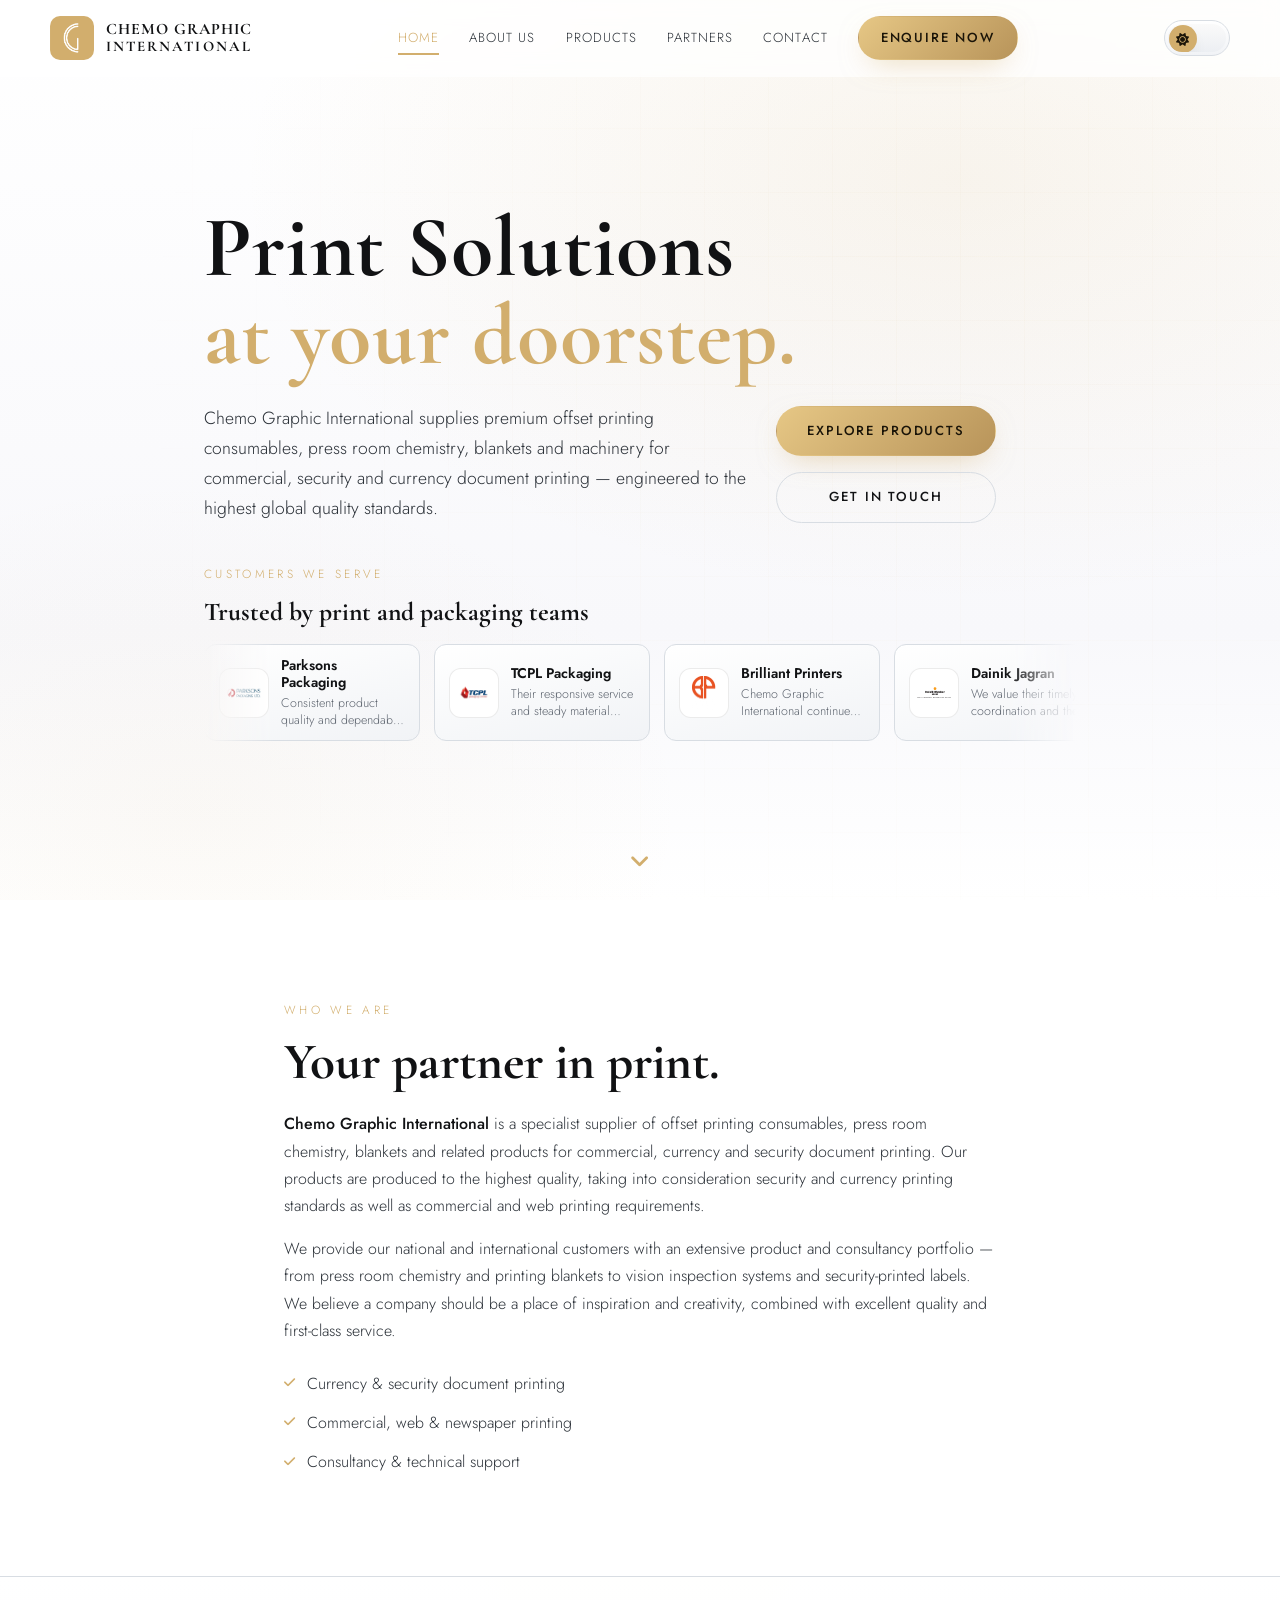
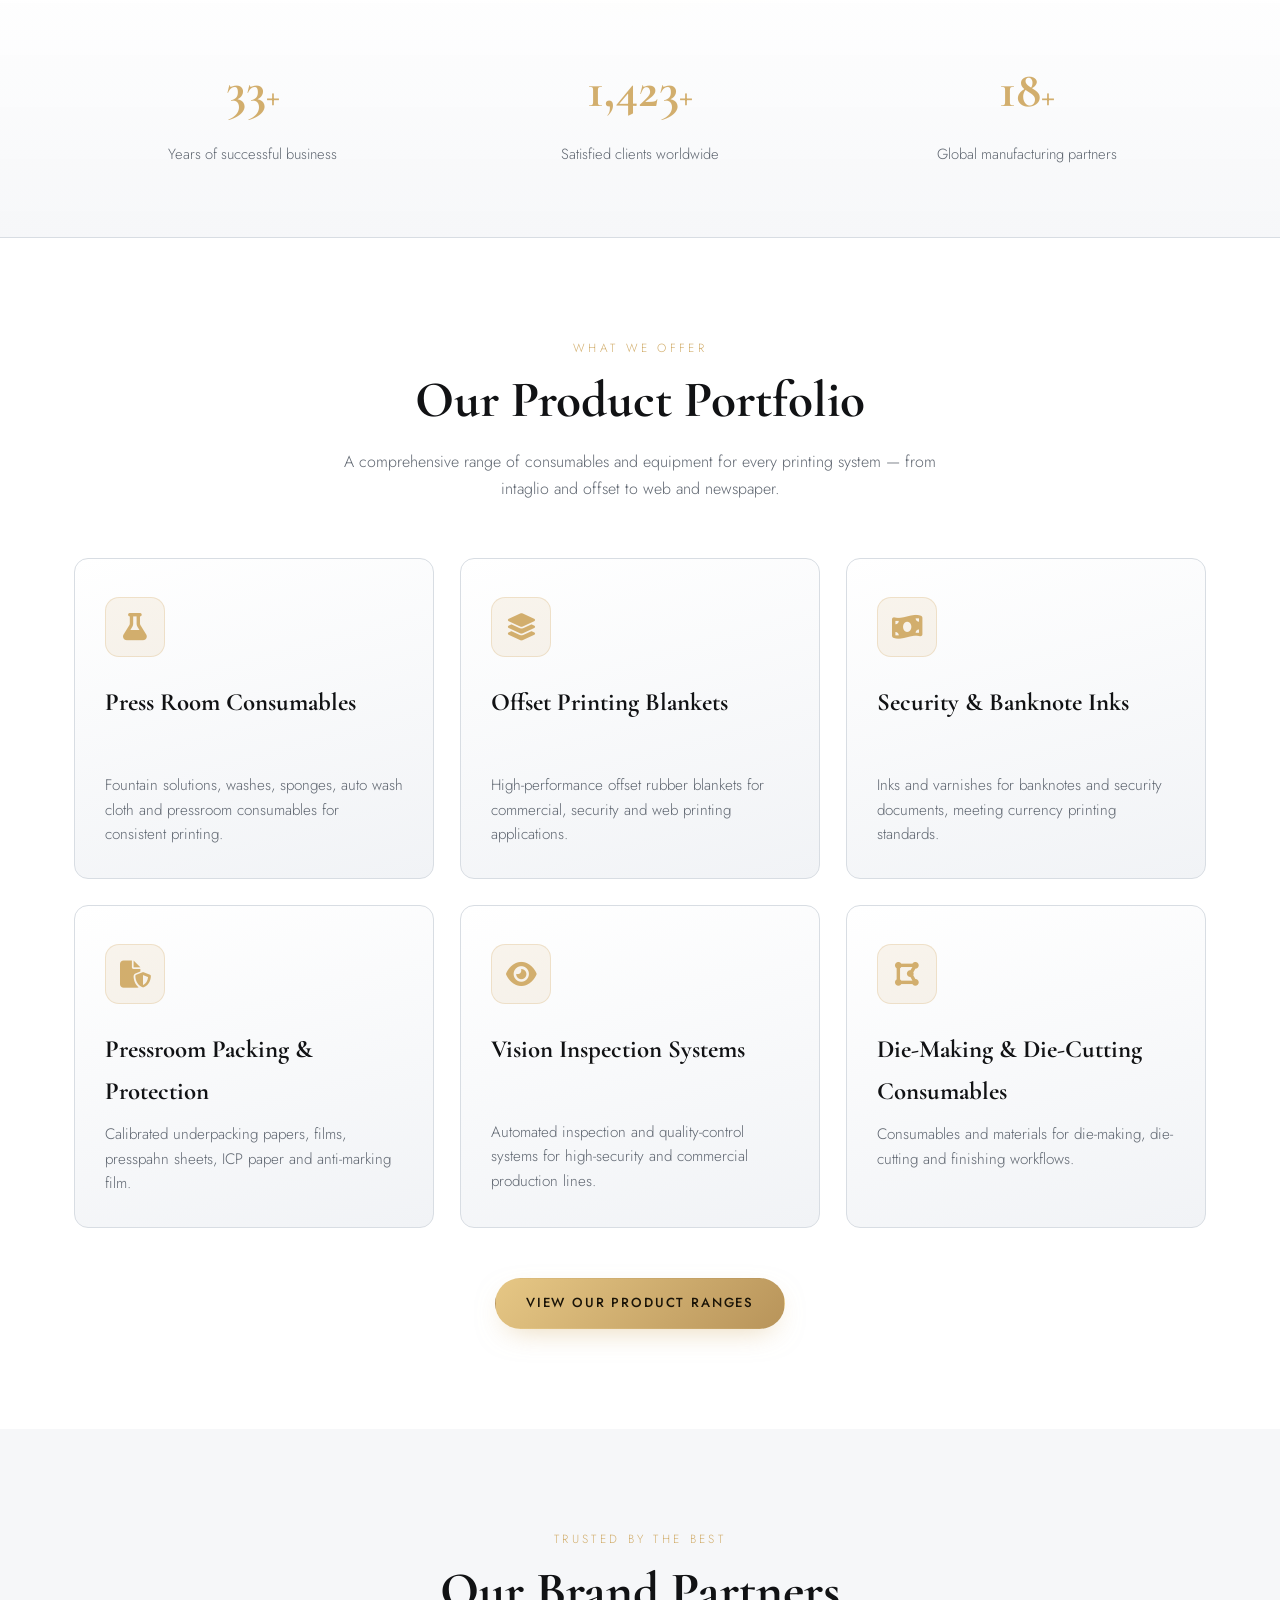
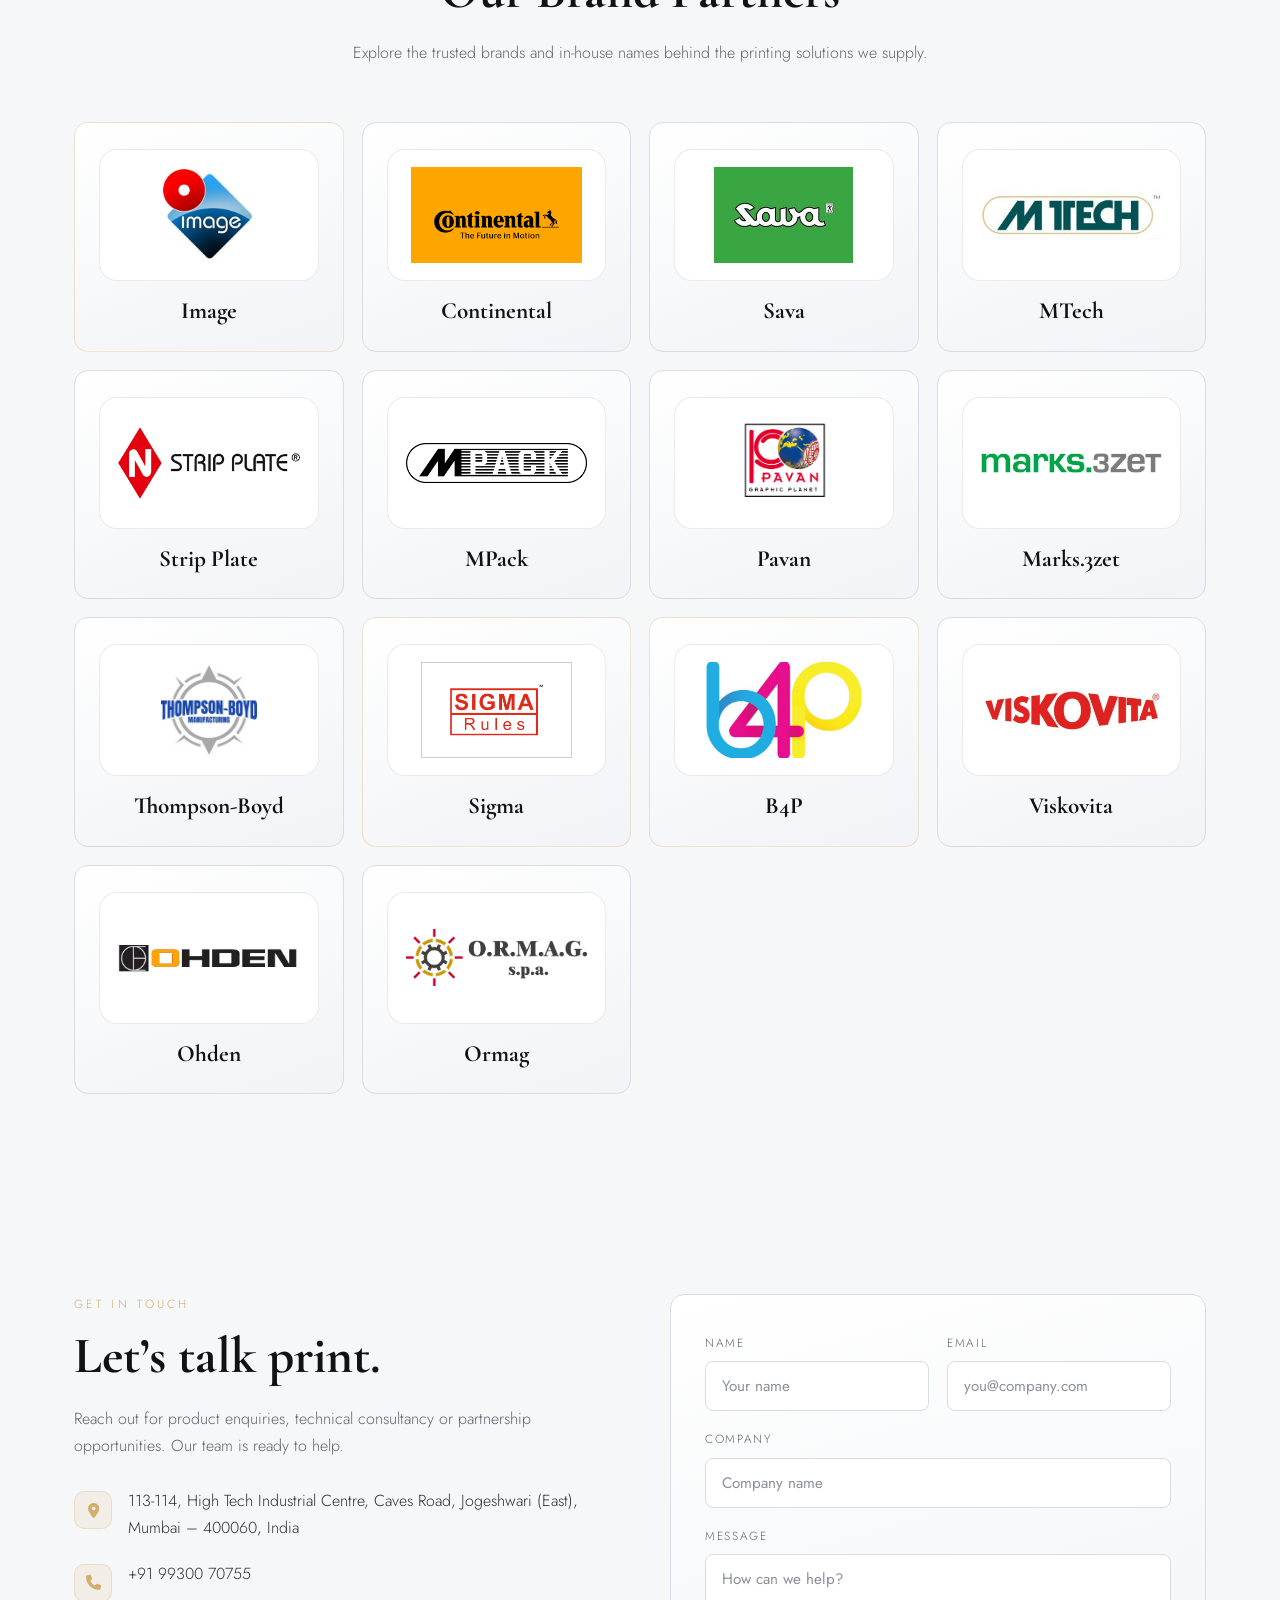
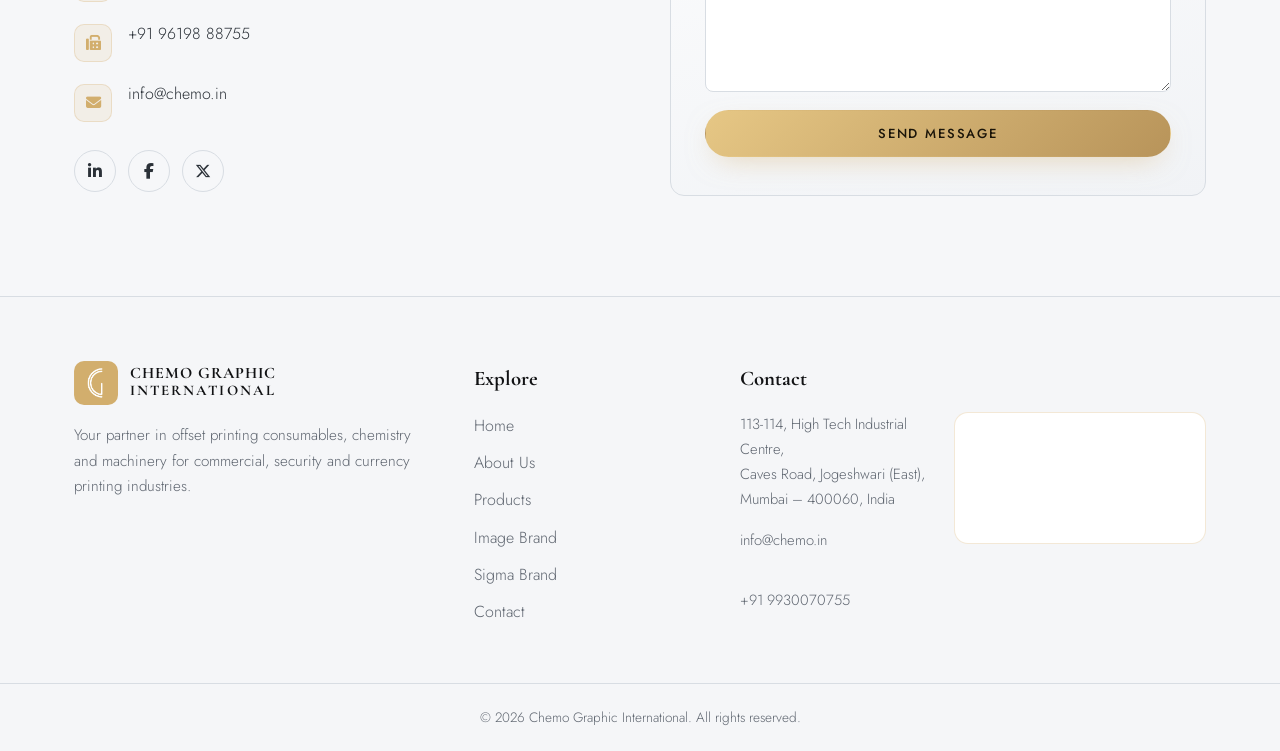
==== commit be940330: "Final Draft" ====
--- a/index.html
+++ b/index.html
@@ -56,11 +56,32 @@
         <div class="hero-overlay"></div>
         <div class="container hero-content">
             <h1 class="hero-title">Print Solutions<br /><span class="text-gold">at your doorstep.</span></h1>
-            <p class="hero-lead">Chemo Graphic International supplies premium offset printing consumables, press room chemistry, blankets and machinery for commercial, security and currency document printing &mdash; engineered to the highest global quality standards.</p>
-            <div class="hero-actions">
-                <a href="/products" class="btn btn-gold">Explore Products</a>
-                <a href="#contact" class="btn btn-ghost">Get in Touch</a>
-            </div>
+            <div class="hero-copy-row">
+                <p class="hero-lead">Chemo Graphic International supplies premium offset printing consumables, press room chemistry, blankets and machinery for commercial, security and currency document printing &mdash; engineered to the highest global quality standards.</p>
+                <div class="hero-actions">
+                    <a href="/products" class="btn btn-gold">Explore Products</a>
+                    <a href="#contact" class="btn btn-ghost">Get in Touch</a>
+                </div>
+            </div>
+            <section class="customer-strip" id="customers">
+                <div class="customer-strip-head">
+                    <p class="section-eyebrow">Customers we serve</p>
+                    <h2>Trusted by print and packaging teams</h2>
+                </div>
+                <div class="testimonial-focus-panel" id="testimonialFocusPanel" hidden aria-hidden="true">
+                    <div class="testimonial-focus-media" id="testimonialFocusMedia"></div>
+                    <div class="testimonial-focus-copy">
+                        <p class="testimonial-focus-company" id="testimonialFocusCompany"></p>
+                        <p class="testimonial-focus-quote" id="testimonialFocusQuote"></p>
+                        <p class="testimonial-focus-person" id="testimonialFocusPerson"></p>
+                        <p class="testimonial-focus-designation" id="testimonialFocusDesignation"></p>
+                        <p class="testimonial-focus-website" id="testimonialFocusWebsite"></p>
+                    </div>
+                </div>
+                <div class="testimonial-marquee" aria-label="Customer testimonials">
+                    <div class="testimonial-track" id="testimonialTrack"></div>
+                </div>
+            </section>
         </div>
         <a href="#about" class="hero-scroll" aria-label="Scroll down"><i class="fa-solid fa-angle-down"></i></a>
     </section>
@@ -120,17 +141,17 @@
                 <p class="section-desc">A comprehensive range of consumables and equipment for every printing system &mdash; from intaglio and offset to web and newspaper.</p>
             </div>
             <div class="product-grid">
-                <a href="/products#press-room-chemistry" class="product-card-link reveal" aria-label="View Press Room Chemistry on the products page">
+                <a href="/products#press-room-chemistry" class="product-card-link reveal" aria-label="View Press Room Consumables on the products page">
                     <article class="product-card">
                         <i class="fa-solid fa-flask product-icon"></i>
-                        <h3>Press Room Chemistry</h3>
-                        <p>Fountain solutions, washes, coatings and pressroom chemicals optimised for clean, consistent printing.</p>
-                    </article>
-                </a>
-                <a href="/products#printing-blankets" class="product-card-link reveal" aria-label="View Printing Blankets on the products page">
+                        <h3>Press Room Consumables</h3>
+                        <p>Fountain solutions, washes, sponges, auto wash cloth and pressroom consumables for consistent printing.</p>
+                    </article>
+                </a>
+                <a href="/products#printing-blankets" class="product-card-link reveal" aria-label="View Offset Printing Blankets on the products page">
                     <article class="product-card">
                         <i class="fa-solid fa-layer-group product-icon"></i>
-                        <h3>Printing Blankets</h3>
+                        <h3>Offset Printing Blankets</h3>
                         <p>High-performance offset rubber blankets for commercial, security and web printing applications.</p>
                     </article>
                 </a>
@@ -141,11 +162,11 @@
                         <p>Inks and varnishes for banknotes and security documents, meeting currency printing standards.</p>
                     </article>
                 </a>
-                <a href="/products#security-papers-substrates" class="product-card-link reveal" aria-label="View Security Papers on the products page">
+                <a href="/products#security-papers-substrates" class="product-card-link reveal" aria-label="View Underpacking Materials on the products page">
                     <article class="product-card">
                         <i class="fa-solid fa-file-shield product-icon"></i>
-                        <h3>Security Papers</h3>
-                        <p>Paper for banknotes and security documents, plus calibrated under-packing paper and pressphan board.</p>
+                        <h3>Pressroom Packing & Protection</h3>
+                        <p>Calibrated underpacking papers, films, presspahn sheets, ICP paper and anti-marking film.</p>
                     </article>
                 </a>
                 <a href="/products#vision-inspection-systems" class="product-card-link reveal" aria-label="View Vision Inspection Systems on the products page">
@@ -155,11 +176,11 @@
                         <p>Automated inspection and quality-control systems for high-security and commercial production lines.</p>
                     </article>
                 </a>
-                <a href="/products#press-room-chemistry" class="product-card-link reveal" aria-label="View Spray Powder and Consumables on the products page">
-                    <article class="product-card">
-                        <i class="fa-solid fa-spray-can product-icon"></i>
-                        <h3>Spray Powder &amp; Consumables</h3>
-                        <p>Anti set-off spray powders, tax stamps, labels and a full range of press room consumables.</p>
+                <a href="/products#die-making-die-cutting-consumables" class="product-card-link reveal" aria-label="View Die-Making and Die-Cutting Consumables on the products page">
+                    <article class="product-card">
+                        <i class="fa-solid fa-draw-polygon product-icon"></i>
+                        <h3>Die-Making &amp; Die-Cutting Consumables</h3>
+                        <p>Consumables and materials for die-making, die-cutting and finishing workflows.</p>
                     </article>
                 </a>
             </div>
--- a/assets/css/style.css
+++ b/assets/css/style.css
@@ -269,7 +269,7 @@
         linear-gradient(rgba(210, 174, 109, 0.045) 1px, transparent 1px),
         linear-gradient(90deg, rgba(210, 174, 109, 0.045) 1px, transparent 1px);
 }
-.hero-content { position: relative; z-index: 2; max-width: 760px; padding-top: 90px; padding-bottom: 60px; }
+.hero-content { position: relative; z-index: 2; max-width: 920px; padding-top: 140px; padding-bottom: 88px; transform: none; }
 .hero-eyebrow {
     color: var(--gold);
     text-transform: uppercase;
@@ -286,14 +286,215 @@
     letter-spacing: 0.01em;
     margin-bottom: 24px;
 }
-.hero-lead { font-size: 1.1rem; color: var(--grey-light); max-width: 600px; margin-bottom: 38px; }
+.hero-copy-row {
+    display: grid;
+    grid-template-columns: minmax(0, 1fr) auto;
+    gap: 28px;
+    align-items: start;
+    margin-bottom: 30px;
+}
+.hero-lead { font-size: 1.1rem; color: var(--grey-light); max-width: 600px; margin-bottom: 0; }
 .hero-actions { display: flex; gap: 16px; flex-wrap: wrap; }
+.hero-copy-row .hero-actions {
+    align-self: center;
+    justify-content: flex-start;
+    flex-direction: row;
+    flex-wrap: wrap;
+    max-width: 300px;
+}
+.hero-copy-row .hero-actions .btn {
+    min-width: 220px;
+}
 .hero-scroll {
-    position: absolute; bottom: 30px; left: 50%; transform: translateX(-50%);
+    position: absolute; bottom: 20px; left: 50%; transform: translateX(-50%);
     color: var(--gold); font-size: 1.4rem; z-index: 2;
     animation: bob 2s infinite var(--ease);
 }
 @keyframes bob { 0%,100% { transform: translate(-50%,0); } 50% { transform: translate(-50%,10px); } }
+
+/* ---------- Customers ---------- */
+.customer-strip {
+    margin-top: 26px;
+    padding: 10px 0 0;
+    overflow: visible;
+    background: transparent;
+    border: 0;
+    position: relative;
+}
+.customer-strip-head {
+    margin: 0 0 12px;
+    padding: 0;
+}
+.customer-strip-head h2 {
+    font-family: var(--font-head);
+    color: var(--white);
+    font-size: clamp(1.2rem, 2vw, 1.7rem);
+    line-height: 1.1;
+}
+.testimonial-marquee {
+    width: 100%;
+    overflow: hidden;
+    -webkit-mask-image: linear-gradient(90deg, transparent, #000 8%, #000 92%, transparent);
+    mask-image: linear-gradient(90deg, transparent, #000 8%, #000 92%, transparent);
+}
+.testimonial-focus-panel {
+    position: absolute;
+    top: 0;
+    left: 0;
+    z-index: 7;
+    display: grid;
+    grid-template-columns: 72px minmax(0, 1fr);
+    gap: 16px;
+    align-items: start;
+    padding: 14px 16px;
+    background: linear-gradient(165deg, rgba(255, 255, 255, 0.92), rgba(241, 243, 246, 0.92));
+    border: 1px solid rgba(210, 174, 109, 0.32);
+    border-radius: 12px;
+    box-shadow: 0 22px 48px -30px rgba(17, 18, 20, 0.38);
+    width: min(420px, calc(100vw - 48px));
+    opacity: 0;
+    visibility: hidden;
+    transform: translateY(6px) scale(0.98);
+    transition: opacity 0.16s var(--ease), transform 0.16s var(--ease), visibility 0.16s var(--ease);
+    pointer-events: none;
+}
+.testimonial-focus-panel.is-visible {
+    opacity: 1;
+    visibility: visible;
+    transform: translateY(0) scale(1);
+}
+.testimonial-focus-media {
+    width: 72px;
+    height: 72px;
+    display: flex;
+    align-items: center;
+    justify-content: center;
+    background: #ffffff;
+    border: 1px solid rgba(10, 10, 11, 0.08);
+    border-radius: 12px;
+    overflow: hidden;
+    color: var(--gold-deep);
+    font-family: var(--font-head);
+    font-size: 1rem;
+    font-weight: 700;
+}
+.testimonial-focus-media img {
+    width: 100%;
+    height: 100%;
+    object-fit: cover;
+}
+.testimonial-focus-media img.testimonial-focus-logo {
+    object-fit: contain;
+    padding: 8px;
+}
+.testimonial-focus-company {
+    color: var(--white);
+    font-weight: 600;
+    font-size: 0.96rem;
+    line-height: 1.2;
+    margin-bottom: 6px;
+}
+.testimonial-focus-quote {
+    color: var(--grey-light);
+    font-size: 0.88rem;
+    line-height: 1.5;
+}
+.testimonial-focus-person,
+.testimonial-focus-designation,
+.testimonial-focus-website {
+    color: var(--grey);
+    font-size: 0.76rem;
+    line-height: 1.35;
+    margin-top: 6px;
+}
+.testimonial-focus-person {
+    color: var(--white);
+    font-weight: 600;
+}
+.testimonial-track {
+    display: flex;
+    gap: 14px;
+    width: max-content;
+    animation: testimonialLoop 42s linear infinite;
+    will-change: transform;
+    padding: 6px 0;
+}
+.testimonial-marquee:hover .testimonial-track {
+    animation-play-state: paused;
+}
+.customer-strip.is-paused .testimonial-track {
+    animation-play-state: paused;
+}
+.testimonial-card {
+    width: 216px;
+    min-height: 92px;
+    display: grid;
+    grid-template-columns: 50px 1fr;
+    gap: 12px;
+    align-items: center;
+    background: linear-gradient(165deg, var(--surface), var(--surface-2));
+    border: 1px solid var(--border);
+    border-radius: 12px;
+    padding: 12px 14px;
+    cursor: pointer;
+    transition: border-color 0.3s var(--ease), transform 0.3s var(--ease), box-shadow 0.3s var(--ease);
+}
+.testimonial-card:hover,
+.testimonial-card:focus-visible,
+.testimonial-card.is-open {
+    border-color: rgba(210, 174, 109, 0.52);
+    transform: translateY(-2px);
+    box-shadow: 0 18px 34px -24px rgba(17, 18, 20, 0.28);
+}
+.testimonial-card:focus-visible {
+    outline: 2px solid rgba(210, 174, 109, 0.45);
+    outline-offset: 2px;
+}
+.testimonial-logo {
+    width: 50px;
+    height: 50px;
+    display: flex;
+    align-items: center;
+    justify-content: center;
+    background: #ffffff;
+    border: 1px solid rgba(10, 10, 11, 0.08);
+    border-radius: 12px;
+    overflow: hidden;
+    color: var(--gold-deep);
+    font-family: var(--font-head);
+    font-size: 1.05rem;
+    font-weight: 700;
+}
+.testimonial-logo img {
+    width: 100%;
+    height: 100%;
+    object-fit: contain;
+    padding: 7px;
+}
+.testimonial-preview {
+    min-width: 0;
+}
+.testimonial-company {
+    display: block;
+    color: var(--white);
+    font-weight: 600;
+    font-size: 0.88rem;
+    line-height: 1.2;
+    margin-bottom: 4px;
+}
+.testimonial-snippet {
+    color: var(--grey);
+    font-size: 0.78rem;
+    line-height: 1.35;
+    display: -webkit-box;
+    -webkit-line-clamp: 2;
+    -webkit-box-orient: vertical;
+    overflow: hidden;
+}
+@keyframes testimonialLoop {
+    from { transform: translateX(0); }
+    to { transform: translateX(calc(-50% - 9px)); }
+}
 
 /* ---------- Sections ---------- */
 .section { padding: 100px 0; }
@@ -342,16 +543,27 @@
 .stat p { color: var(--grey); font-size: 0.92rem; margin-top: 8px; }
 
 /* ---------- Products ---------- */
-.product-grid { display: grid; grid-template-columns: repeat(3, 1fr); gap: 26px; margin-bottom: 50px; }
+.product-grid {
+    display: grid;
+    grid-template-columns: repeat(3, minmax(0, 1fr));
+    gap: 26px;
+    margin-bottom: 50px;
+    align-items: stretch;
+}
 .product-card-link {
     display: block;
     color: inherit;
+    height: 100%;
 }
 .product-card {
     background: linear-gradient(165deg, var(--surface), var(--surface-2));
     border: 1px solid var(--border);
     border-radius: var(--radius);
-    padding: 38px 30px;
+    padding: 38px 30px 32px;
+    height: 100%;
+    min-height: 286px;
+    display: flex;
+    flex-direction: column;
     transition: transform 0.4s var(--ease), border-color 0.4s var(--ease), box-shadow 0.4s var(--ease);
 }
 .product-card:hover {
@@ -377,10 +589,22 @@
     background: var(--gold-soft);
     border: 1px solid rgba(210, 174, 109, 0.28);
     border-radius: 14px;
-    margin-bottom: 22px;
-}
-.product-card h3 { font-family: var(--font-head); font-size: 1.55rem; color: var(--white); margin-bottom: 10px; }
-.product-card p { color: var(--grey); font-size: 0.95rem; }
+    margin-bottom: 24px;
+    flex: 0 0 auto;
+}
+.product-card h3 {
+    font-family: var(--font-head);
+    font-size: 1.55rem;
+    color: var(--white);
+    margin-bottom: 10px;
+    min-height: 3.3em;
+}
+.product-card p {
+    color: var(--grey);
+    font-size: 0.95rem;
+    line-height: 1.6;
+    flex: 1;
+}
 
 /* ---------- Partners ---------- */
 .partner-categories {
@@ -714,14 +938,35 @@
 .cat-block { margin-bottom: 56px; }
 .cat-block[id] { scroll-margin-top: 120px; }
 .cat-block:last-child { margin-bottom: 0; }
-.cat-head { display: flex; align-items: center; gap: 16px; margin-bottom: 26px; padding-bottom: 16px; border-bottom: 1px solid var(--border); }
-.cat-head i {
+.cat-head { display: flex; align-items: center; justify-content: space-between; gap: 18px; margin-bottom: 26px; padding-bottom: 16px; border-bottom: 1px solid var(--border); }
+.cat-title { display: flex; align-items: center; gap: 16px; min-width: 0; }
+.cat-title i {
     color: var(--gold); font-size: 1.3rem;
     width: 54px; height: 54px; flex: 0 0 54px;
     display: flex; align-items: center; justify-content: center;
     background: var(--gold-soft); border: 1px solid rgba(210,174,109,0.28); border-radius: 12px;
 }
 .cat-head h2 { font-family: var(--font-head); color: var(--white); font-size: 1.9rem; }
+.cat-brand-links { display: flex; align-items: center; justify-content: flex-end; flex-wrap: wrap; gap: 10px; }
+.cat-brand-link {
+    width: 58px; height: 42px;
+    display: flex; align-items: center; justify-content: center;
+    background: #ffffff;
+    border: 1px solid var(--border);
+    border-radius: 8px;
+    padding: 7px;
+    transition: border-color 0.3s var(--ease), transform 0.3s var(--ease), box-shadow 0.3s var(--ease);
+}
+.cat-brand-link:hover {
+    border-color: rgba(210,174,109,0.55);
+    transform: translateY(-2px);
+    box-shadow: 0 12px 24px -18px rgba(17, 18, 20, 0.35);
+}
+.cat-brand-link img {
+    width: 100%;
+    height: 100%;
+    object-fit: contain;
+}
 .cat-items { display: grid; grid-template-columns: repeat(3, 1fr); gap: 14px; }
 .cat-item {
     display: flex; align-items: center; gap: 12px;
@@ -766,12 +1011,14 @@
     .nav-toggle { display: flex; z-index: 110; }
     .nav-link { font-size: 1rem; }
     .stats-grid { grid-template-columns: repeat(2, 1fr); gap: 40px 20px; }
-    .product-grid { grid-template-columns: repeat(2, 1fr); }
+    .product-grid { grid-template-columns: repeat(2, minmax(0, 1fr)); }
     .partner-grid { grid-template-columns: repeat(3, 1fr); }
     .partner-grid-single { grid-template-columns: repeat(1, minmax(220px, 320px)); }
     .brand-spotlight { grid-template-columns: 1fr; }
     .brand-coming-card { grid-template-columns: 1fr; }
     .brand-info-grid { grid-template-columns: 1fr; }
+    .cat-head { align-items: flex-start; flex-direction: column; }
+    .cat-brand-links { justify-content: flex-start; }
     .cat-items { grid-template-columns: repeat(2, 1fr); }
     .footer-grid { grid-template-columns: 1fr 1fr; }
 }
@@ -781,6 +1028,8 @@
     .section { padding: 72px 0; }
     .grid-2 { grid-template-columns: 1fr; gap: 36px; }
     .product-grid { grid-template-columns: 1fr; }
+    .product-card { min-height: 0; }
+    .product-card h3 { min-height: 0; }
     .stats-grid { grid-template-columns: 1fr; }
     .partner-grid { grid-template-columns: 1fr; }
     .partner-category { padding: 22px; }
@@ -793,6 +1042,15 @@
     .footer-grid { grid-template-columns: 1fr; gap: 32px; }
     .footer-contact-split { grid-template-columns: 1fr; }
     .footer-map { max-width: 340px; }
+    .hero-copy-row { grid-template-columns: 1fr; gap: 20px; margin-bottom: 28px; }
     .hero-actions { flex-direction: column; align-items: stretch; }
     .hero-actions .btn { width: 100%; }
-}
+    .hero { min-height: 100svh; }
+    .hero-content { max-width: 100%; padding-top: 120px; padding-bottom: 92px; transform: none; }
+    .customer-strip { margin-top: 28px; padding-top: 12px; }
+    .testimonial-focus-panel { grid-template-columns: 56px minmax(0, 1fr); gap: 12px; padding: 12px; width: min(300px, calc(100vw - 32px)); }
+    .testimonial-focus-media { width: 56px; height: 56px; }
+    .testimonial-track { animation-duration: 48s; }
+    .testimonial-card { width: min(190px, 62vw); min-height: 84px; grid-template-columns: 44px 1fr; gap: 10px; padding: 10px 12px; }
+    .testimonial-logo { width: 52px; height: 52px; }
+}
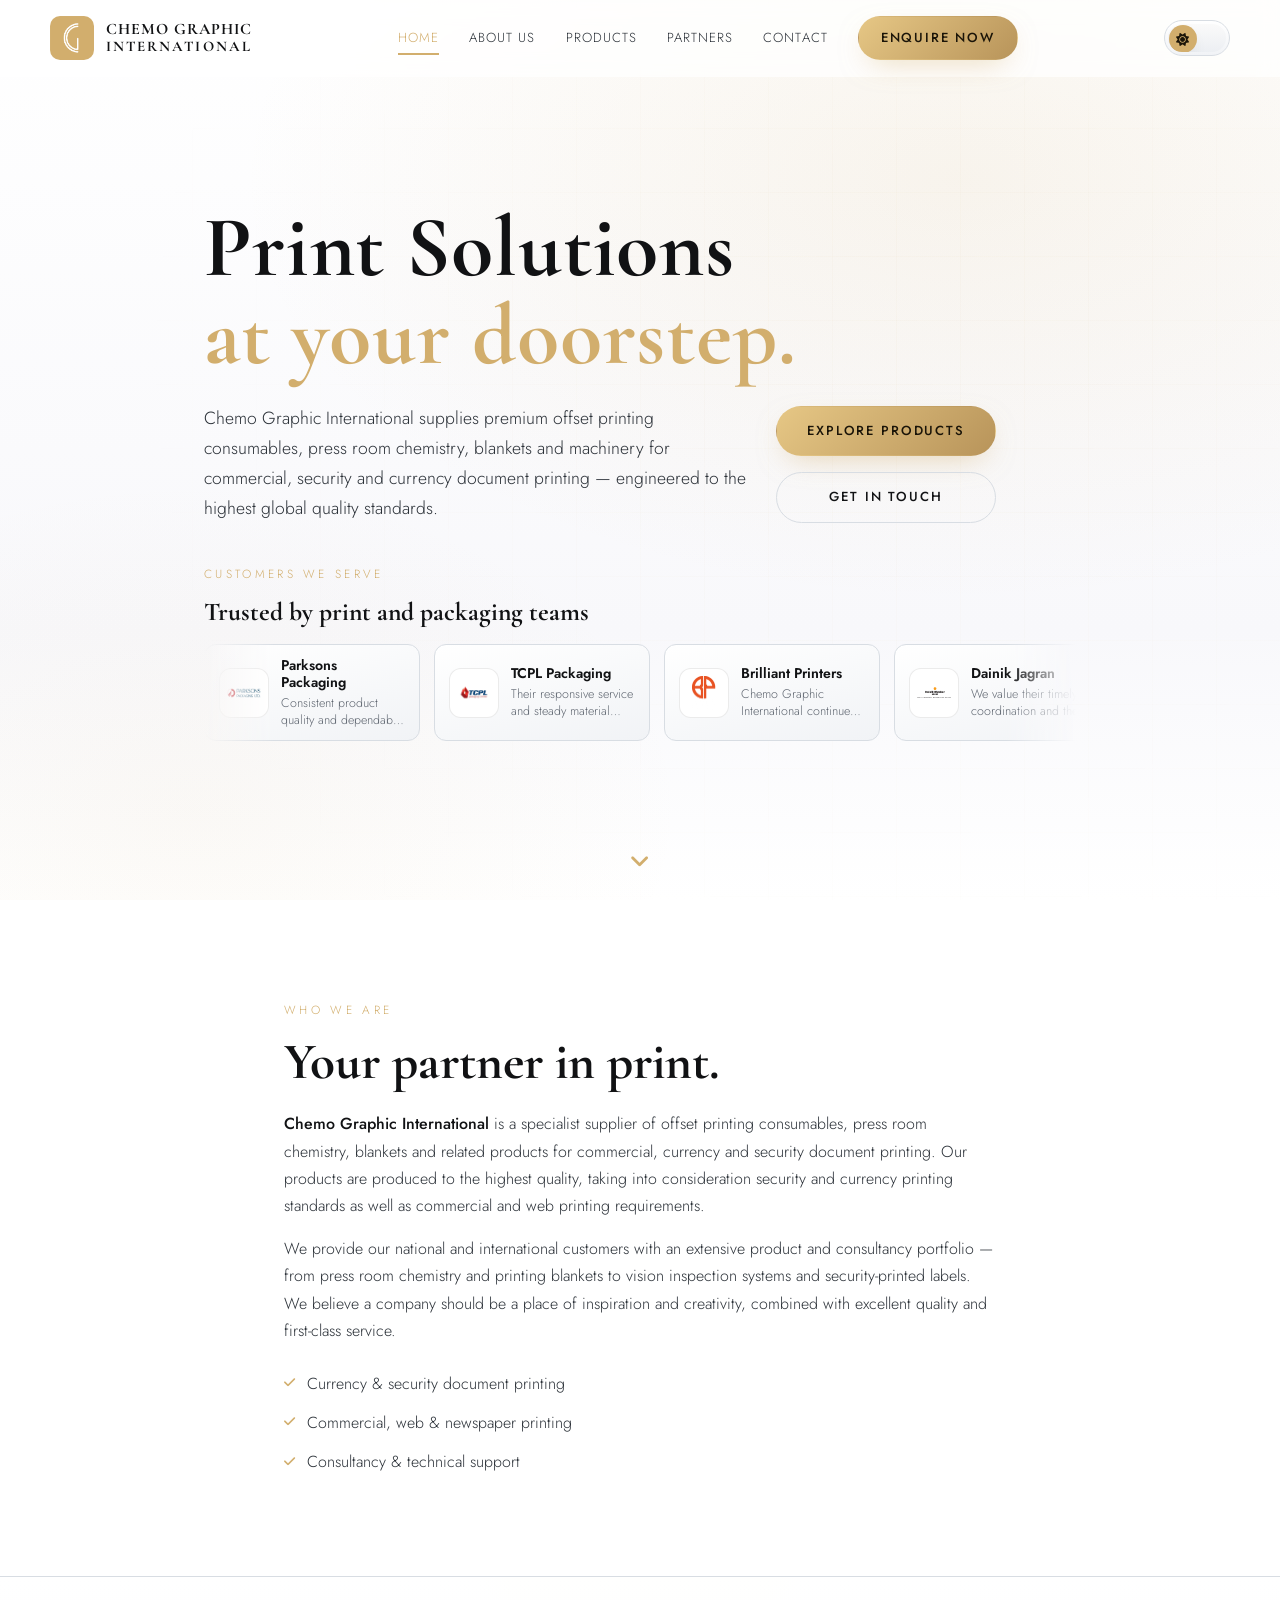
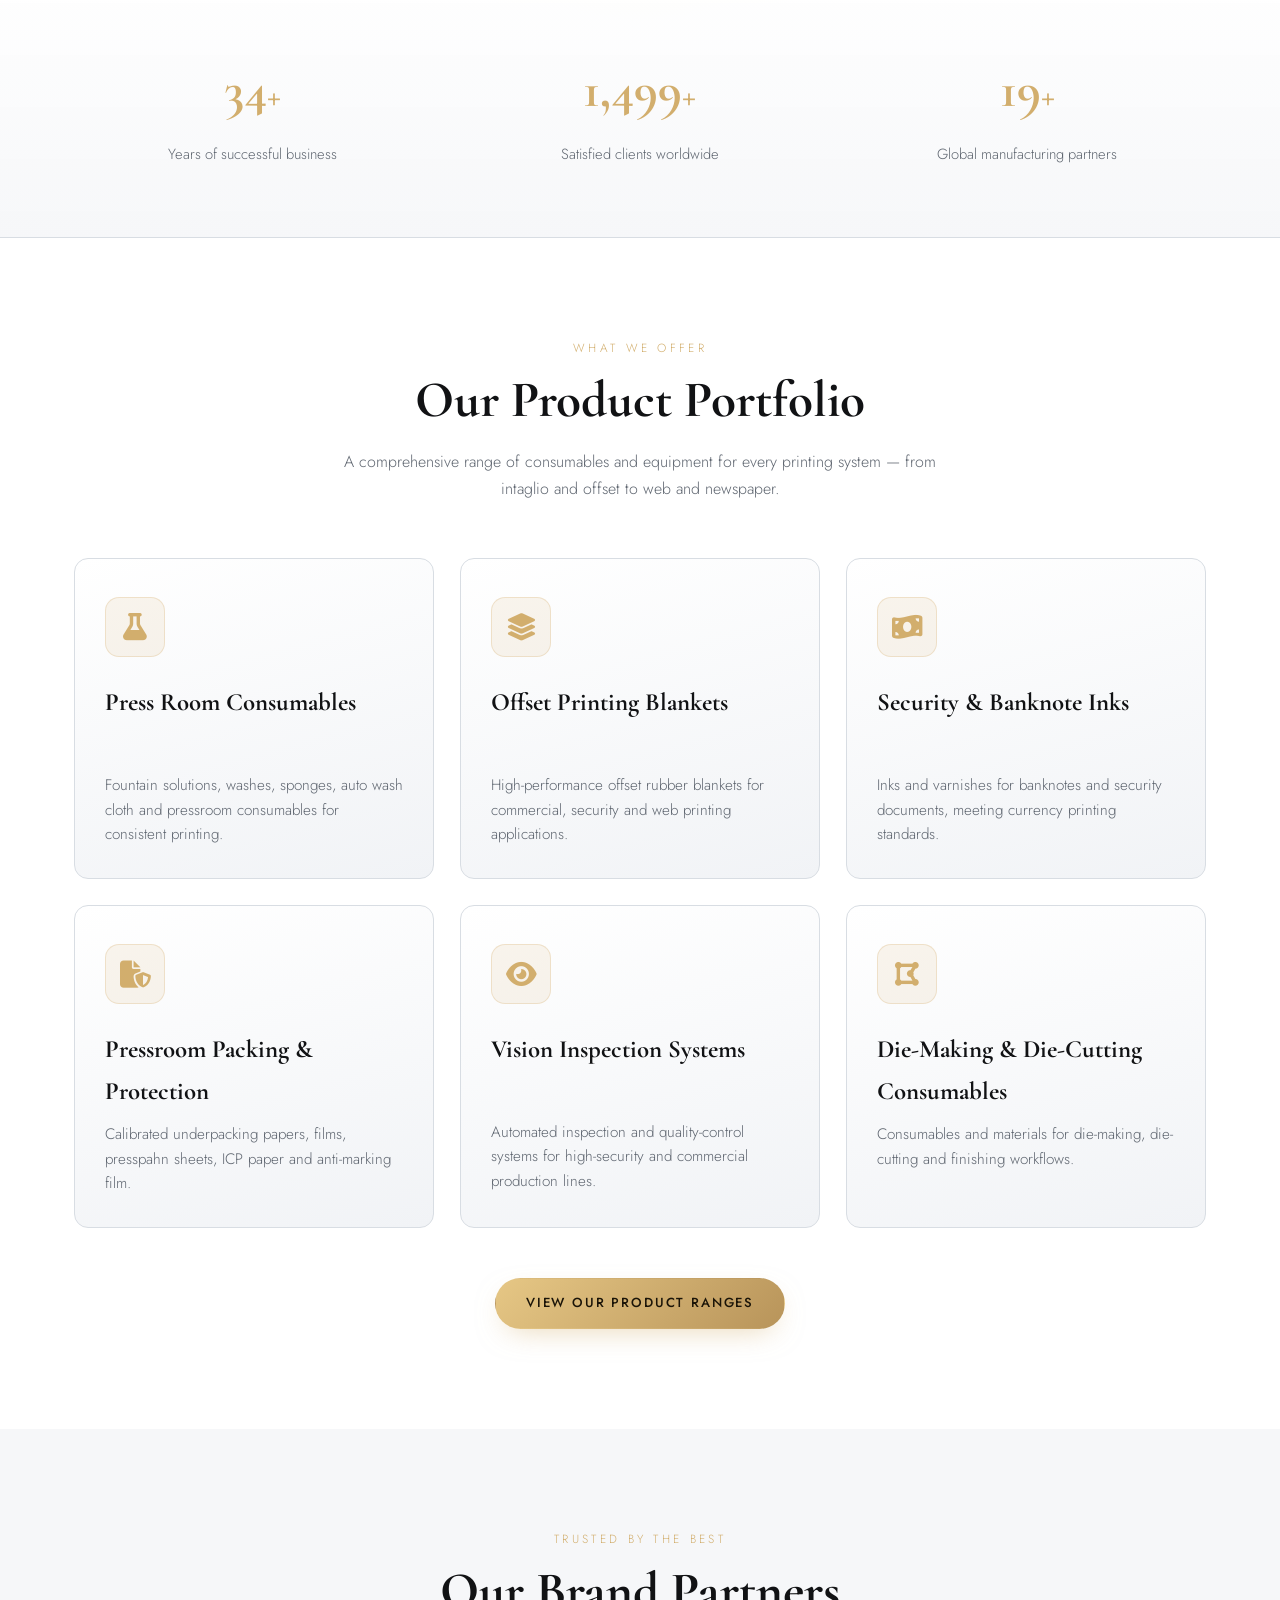
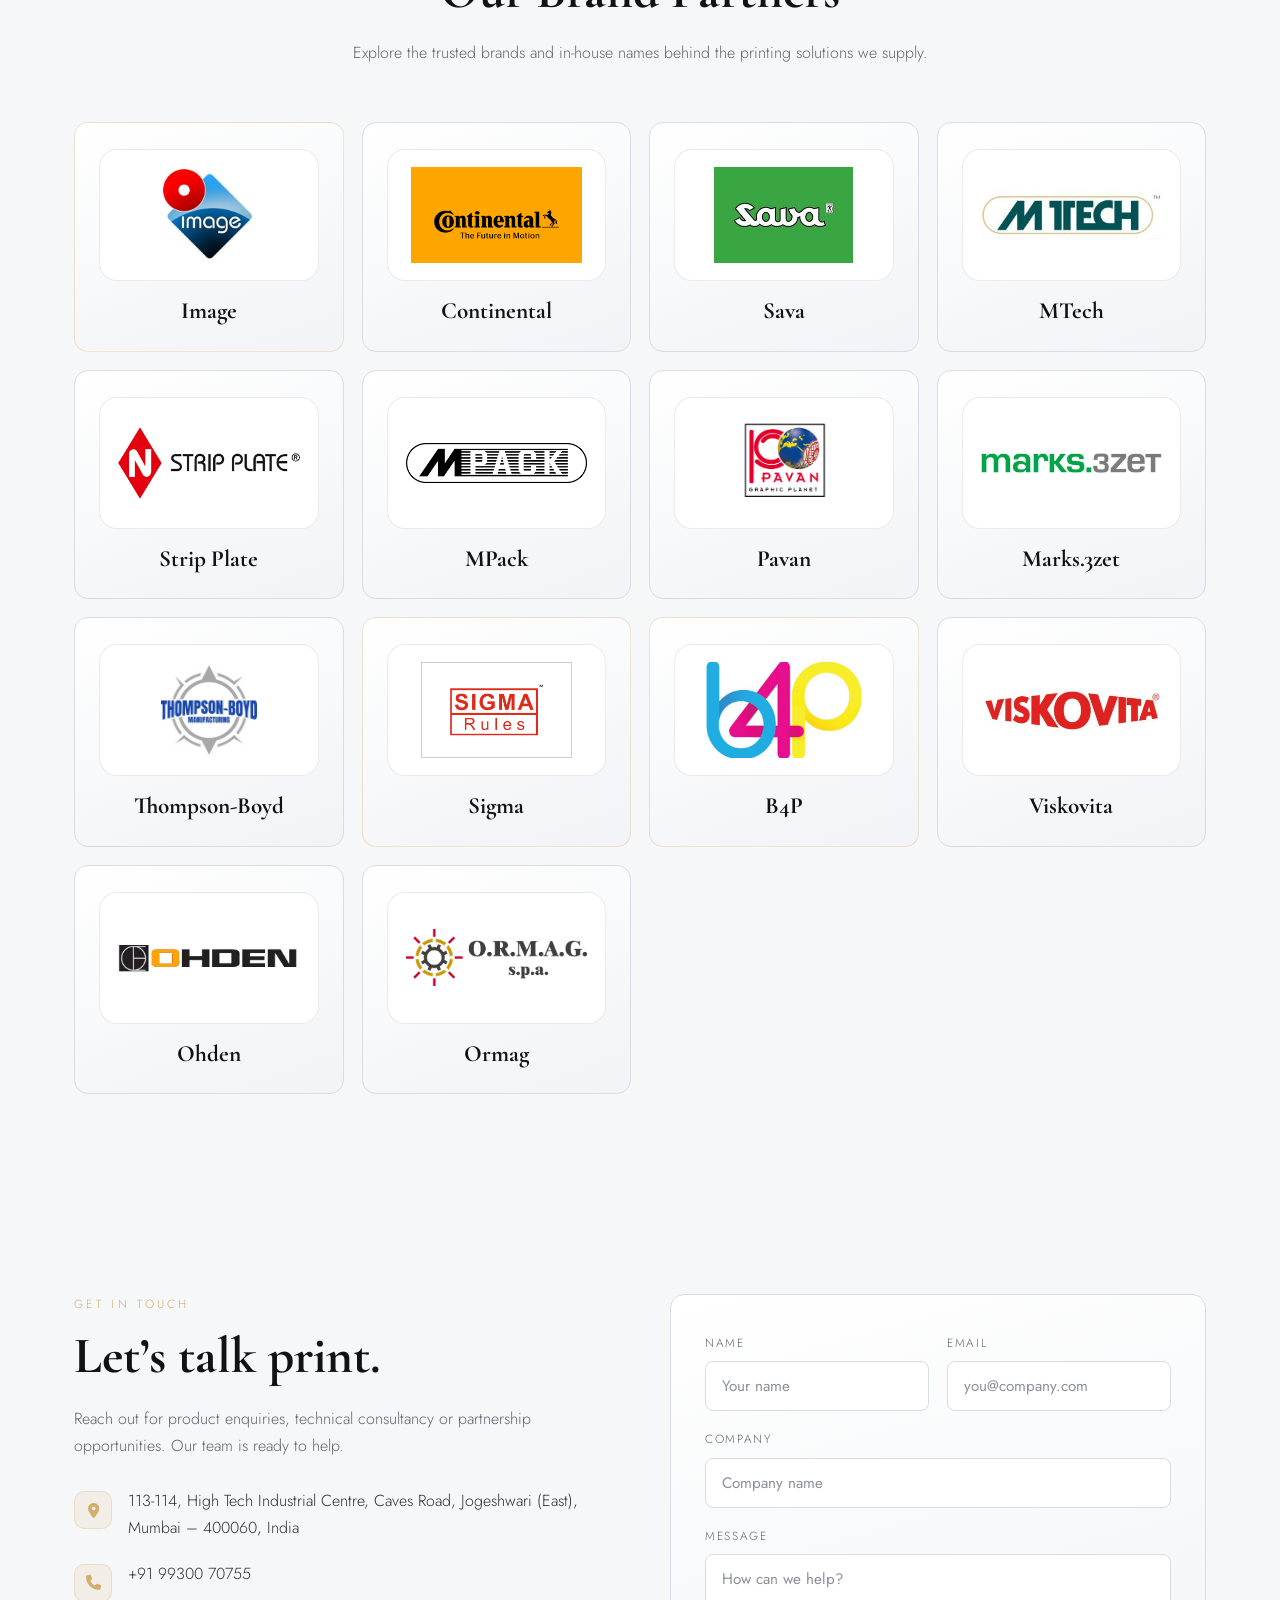
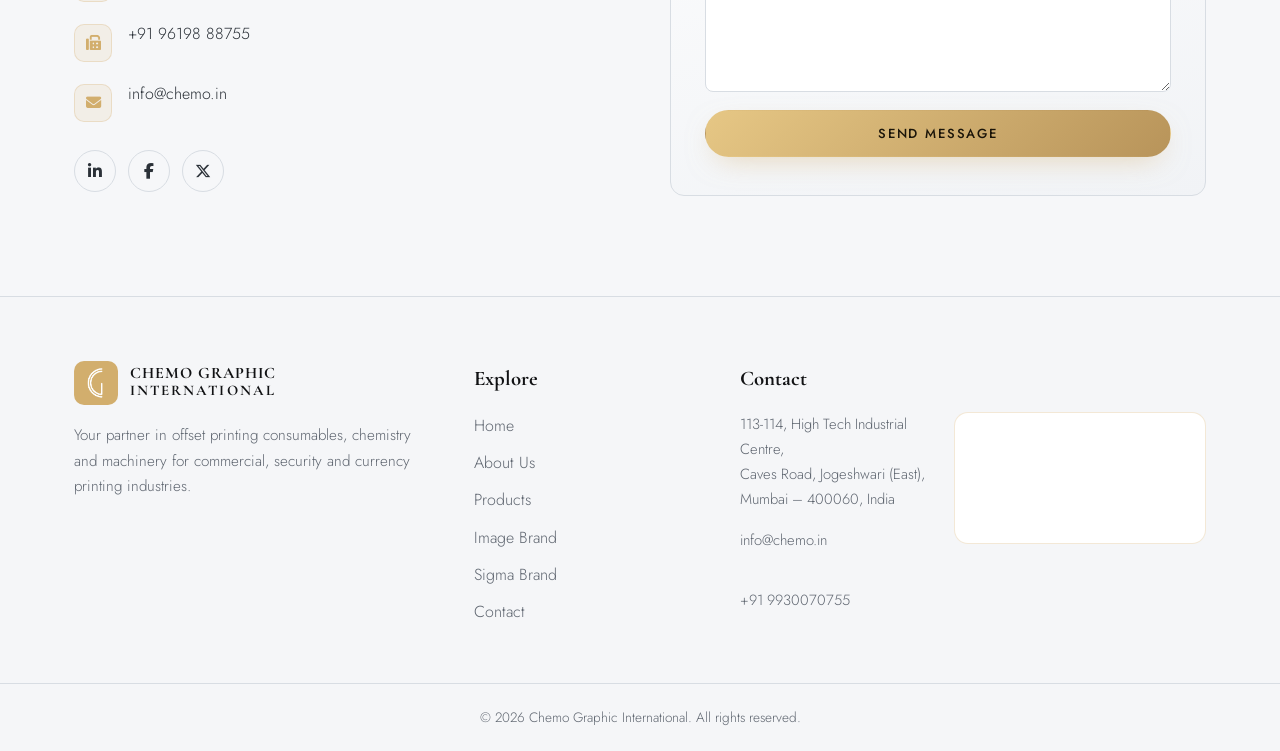
==== commit 379cd85e: "1" ====
--- a/index.html
+++ b/index.html
@@ -308,7 +308,11 @@
                 </div>
             </div>
             <div class="reveal">
-                <form class="contact-form" id="contactForm" novalidate>
+                <form class="contact-form" id="contactForm" name="contact" method="POST" action="/thank-you.html" data-netlify="true" data-netlify-honeypot="bot-field">
+                    <input type="hidden" name="form-name" value="contact" />
+                    <p hidden>
+                        <label>Do not fill this out: <input name="bot-field" /></label>
+                    </p>
                     <div class="form-row">
                         <div class="field">
                             <label for="name">Name</label>
@@ -328,7 +332,6 @@
                         <textarea id="message" name="message" rows="5" placeholder="How can we help?" required></textarea>
                     </div>
                     <button type="submit" class="btn btn-gold btn-block">Send Message</button>
-                    <p class="form-note" id="formNote" hidden>Thank you &mdash; your message has been noted. We&rsquo;ll be in touch shortly.</p>
                 </form>
             </div>
         </div>
